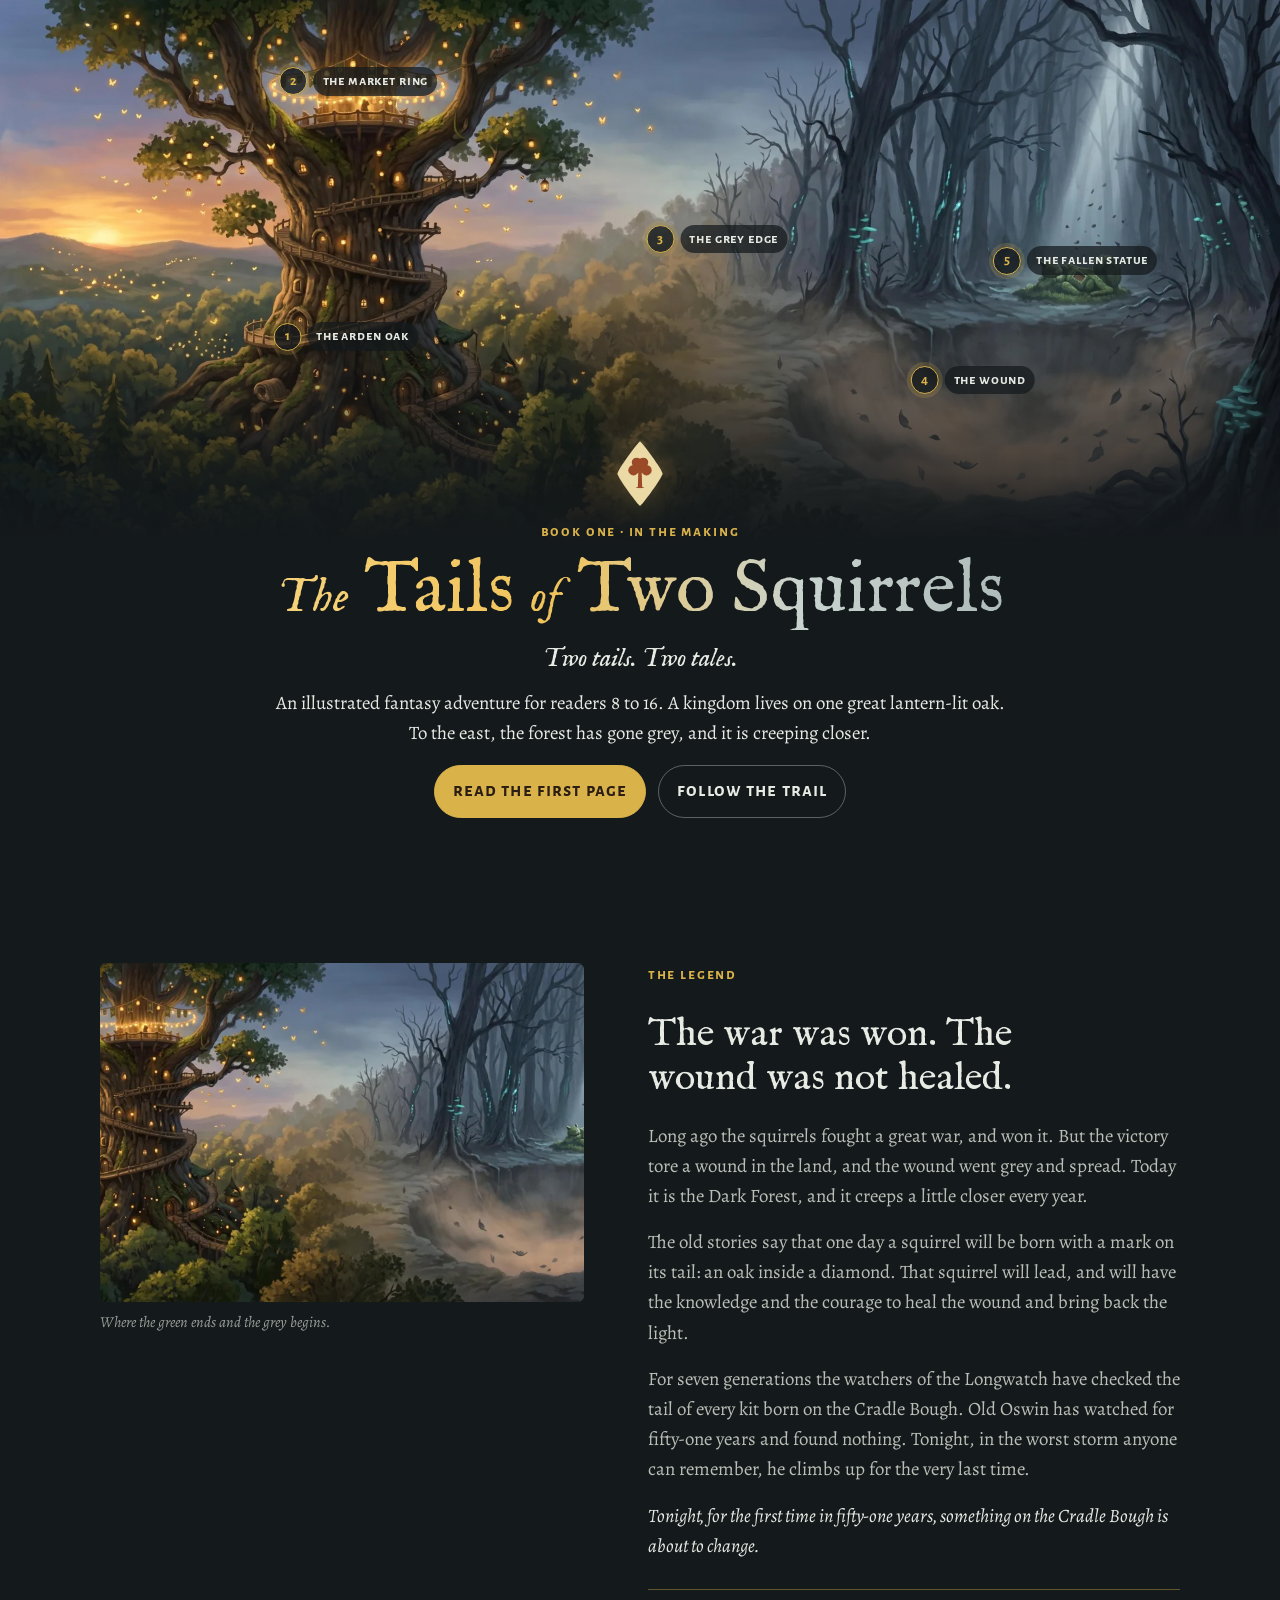
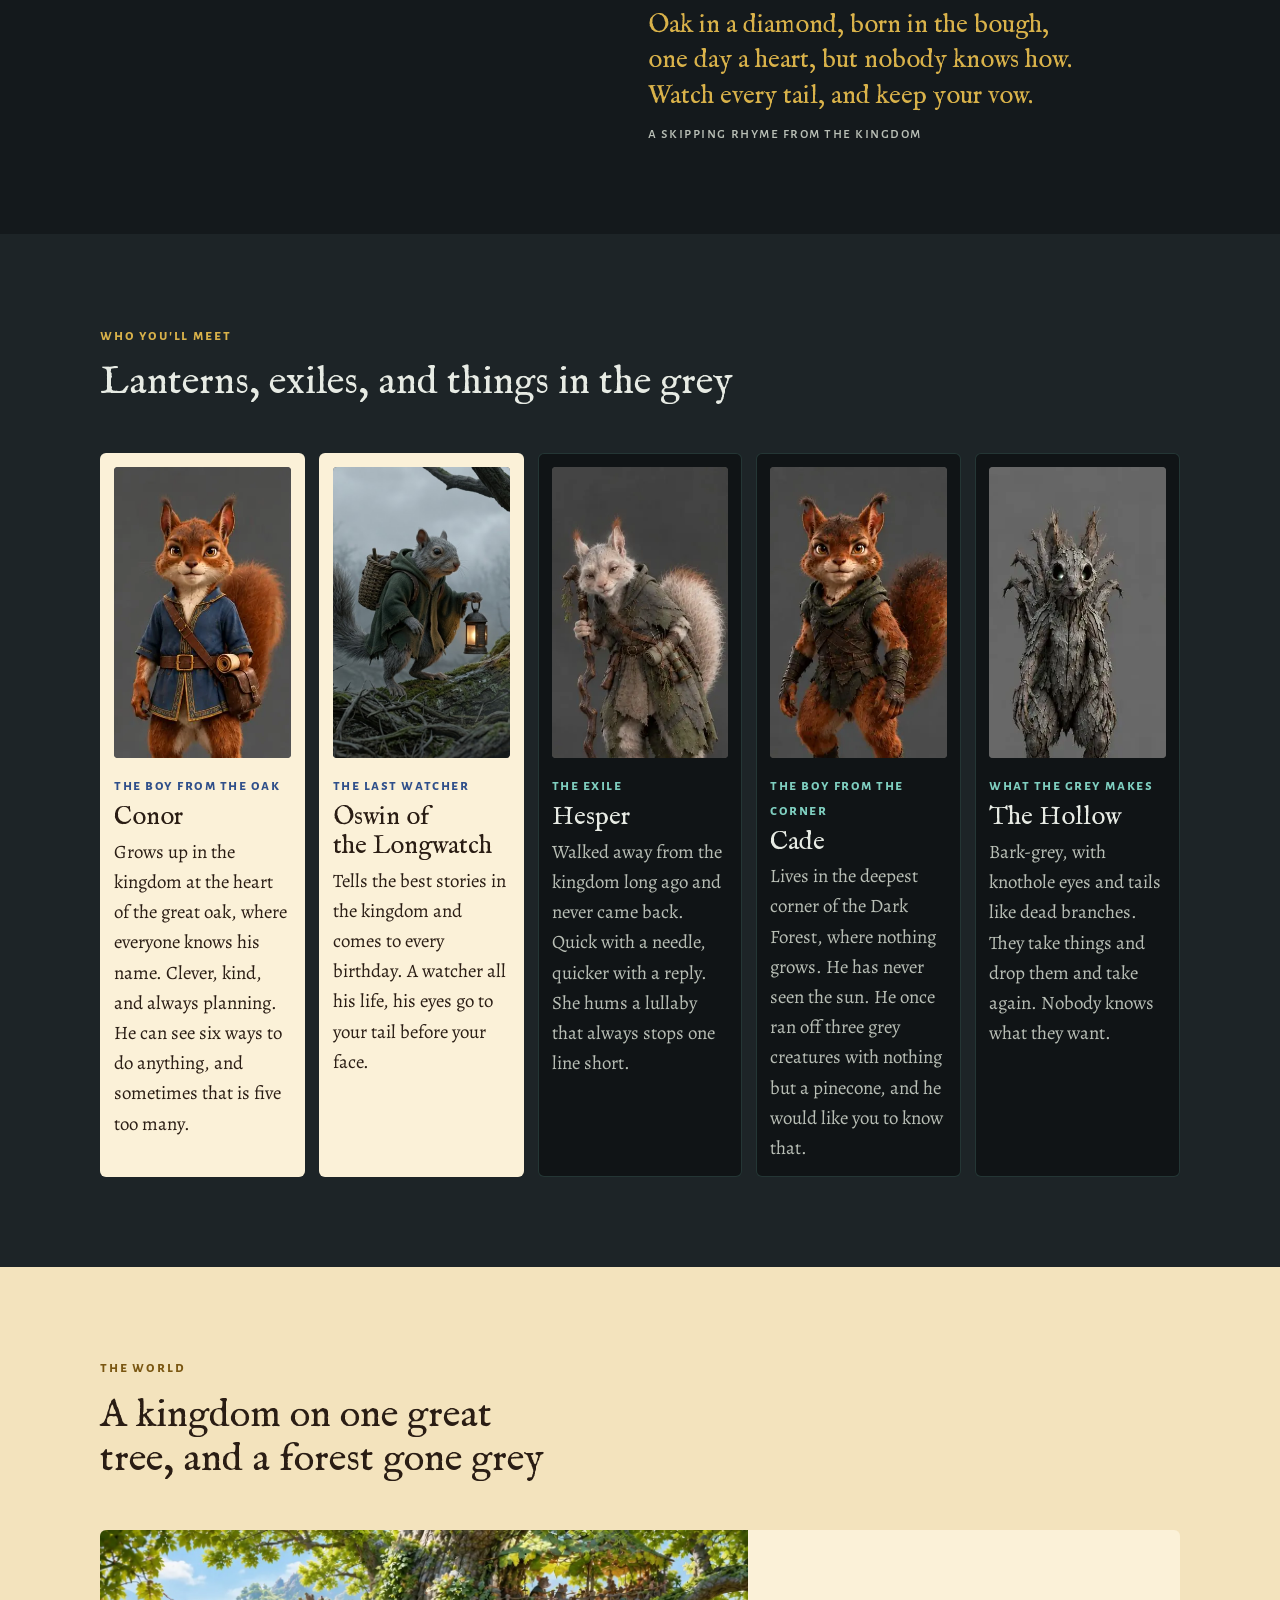
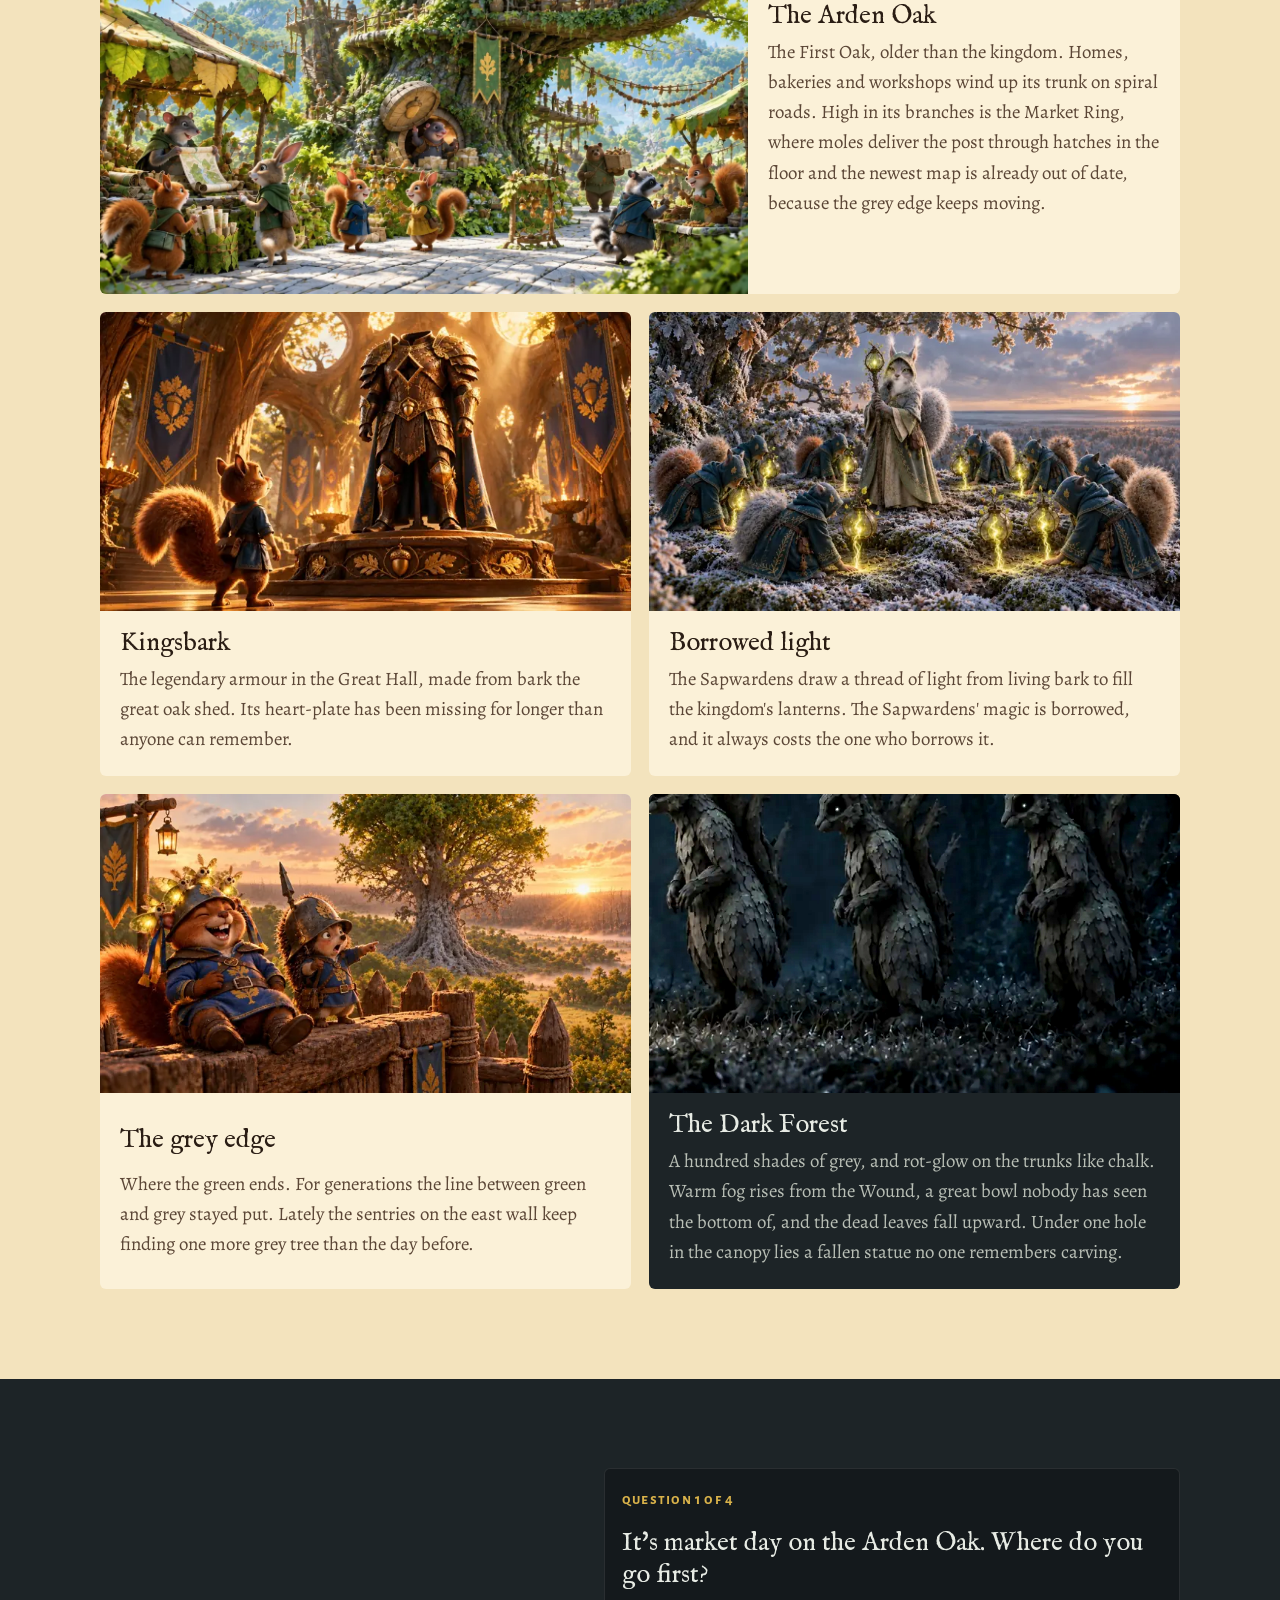
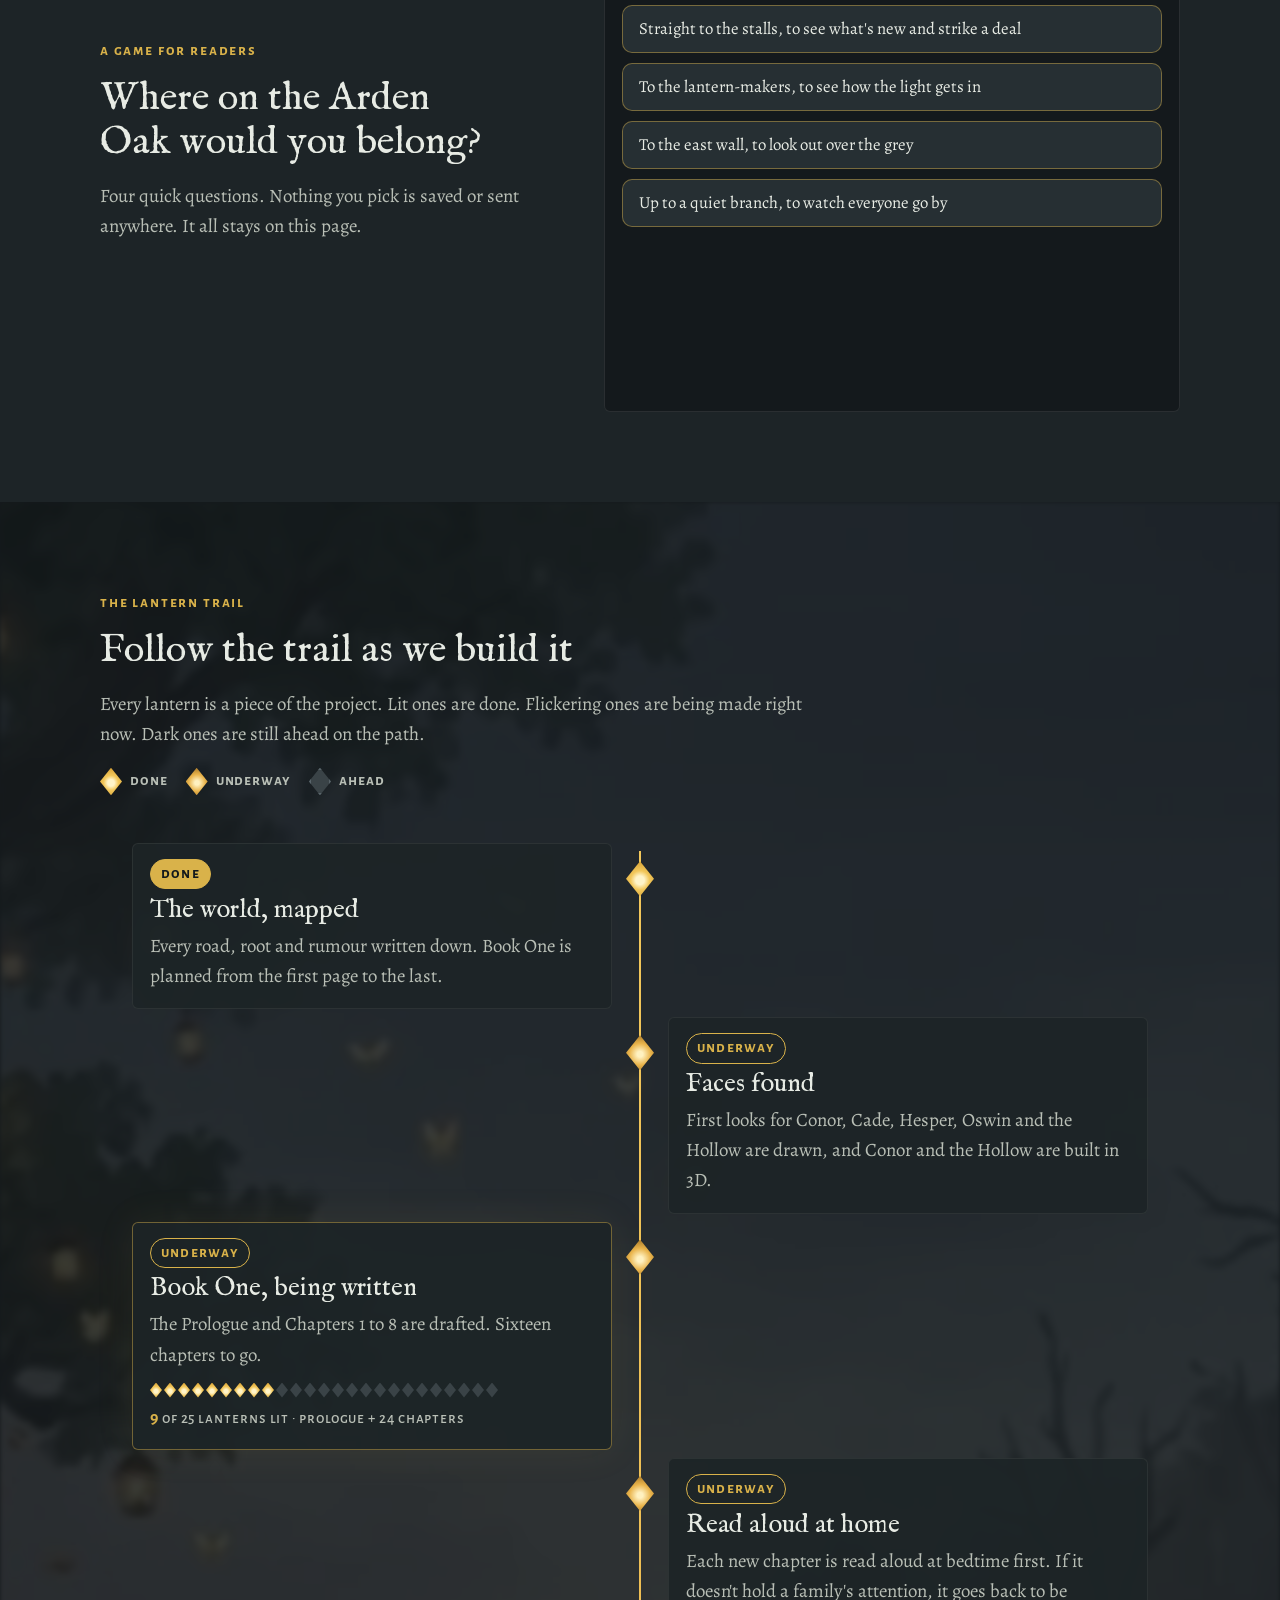
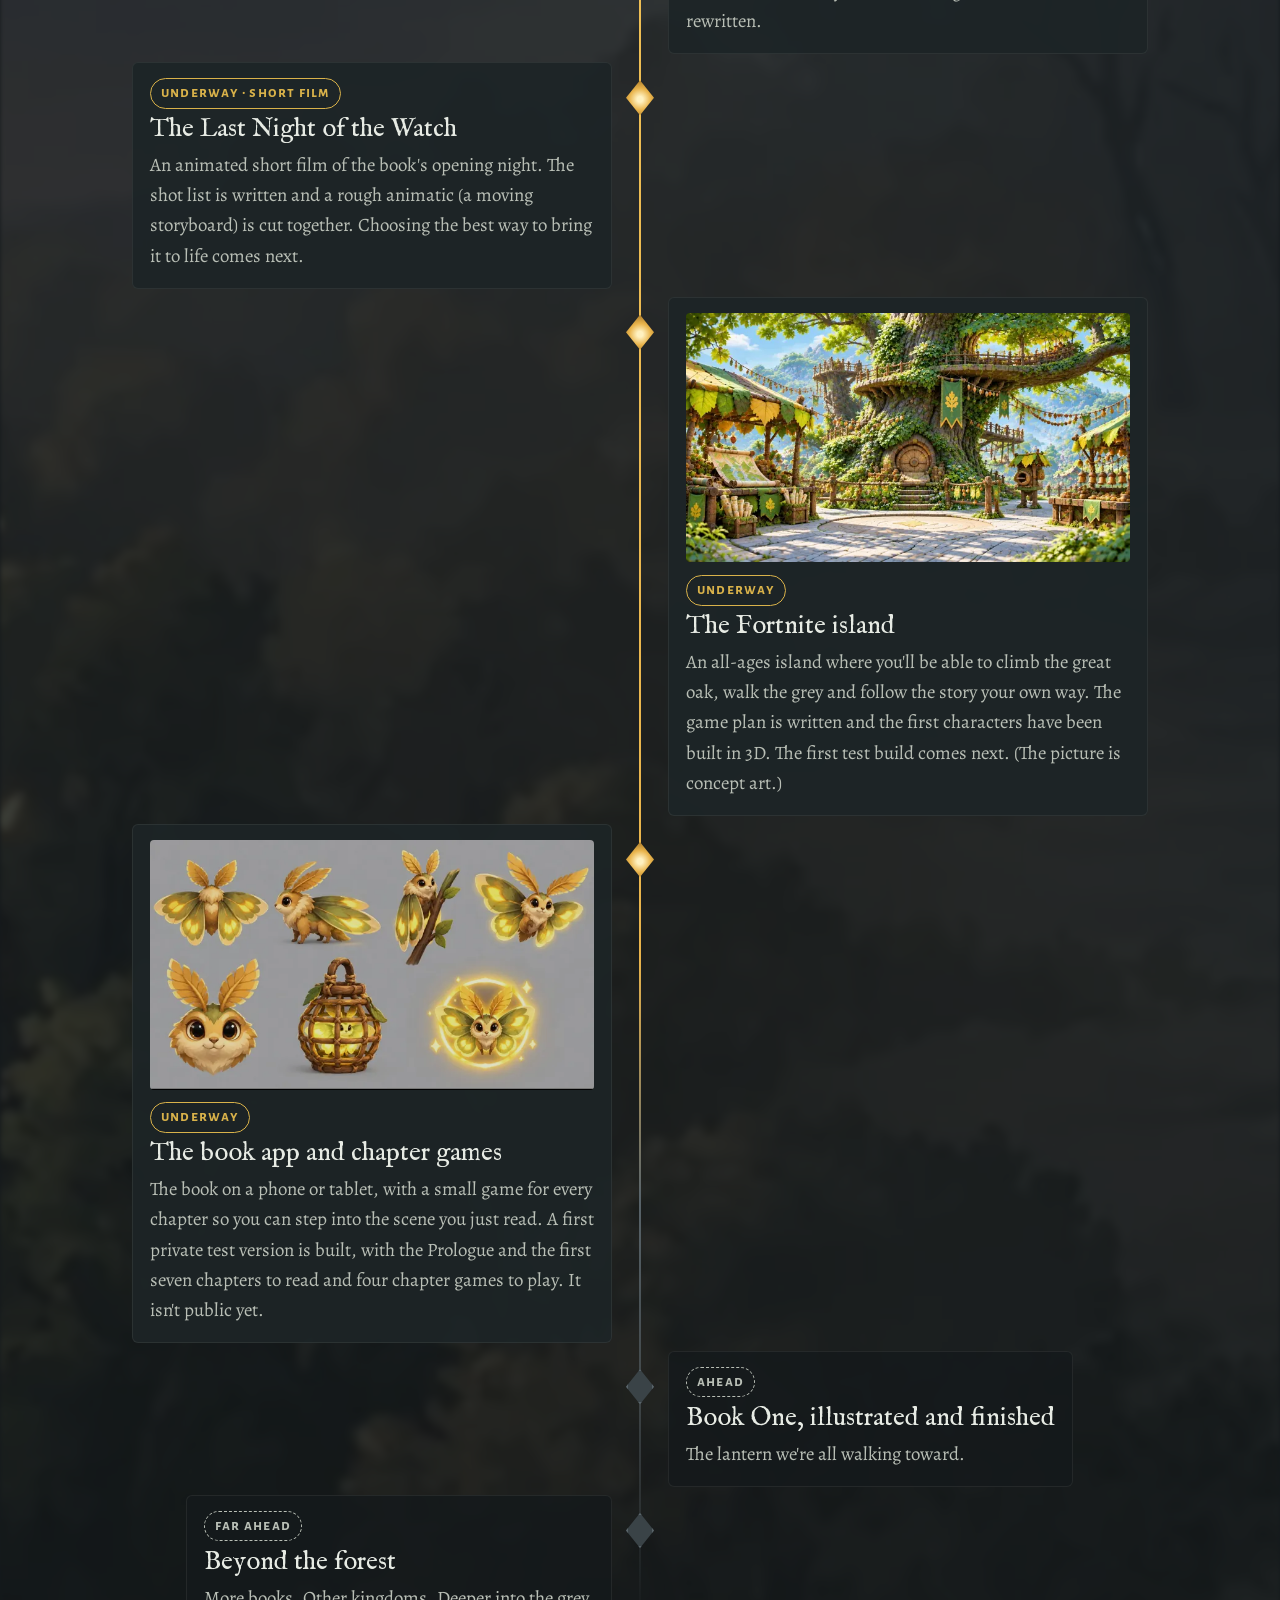
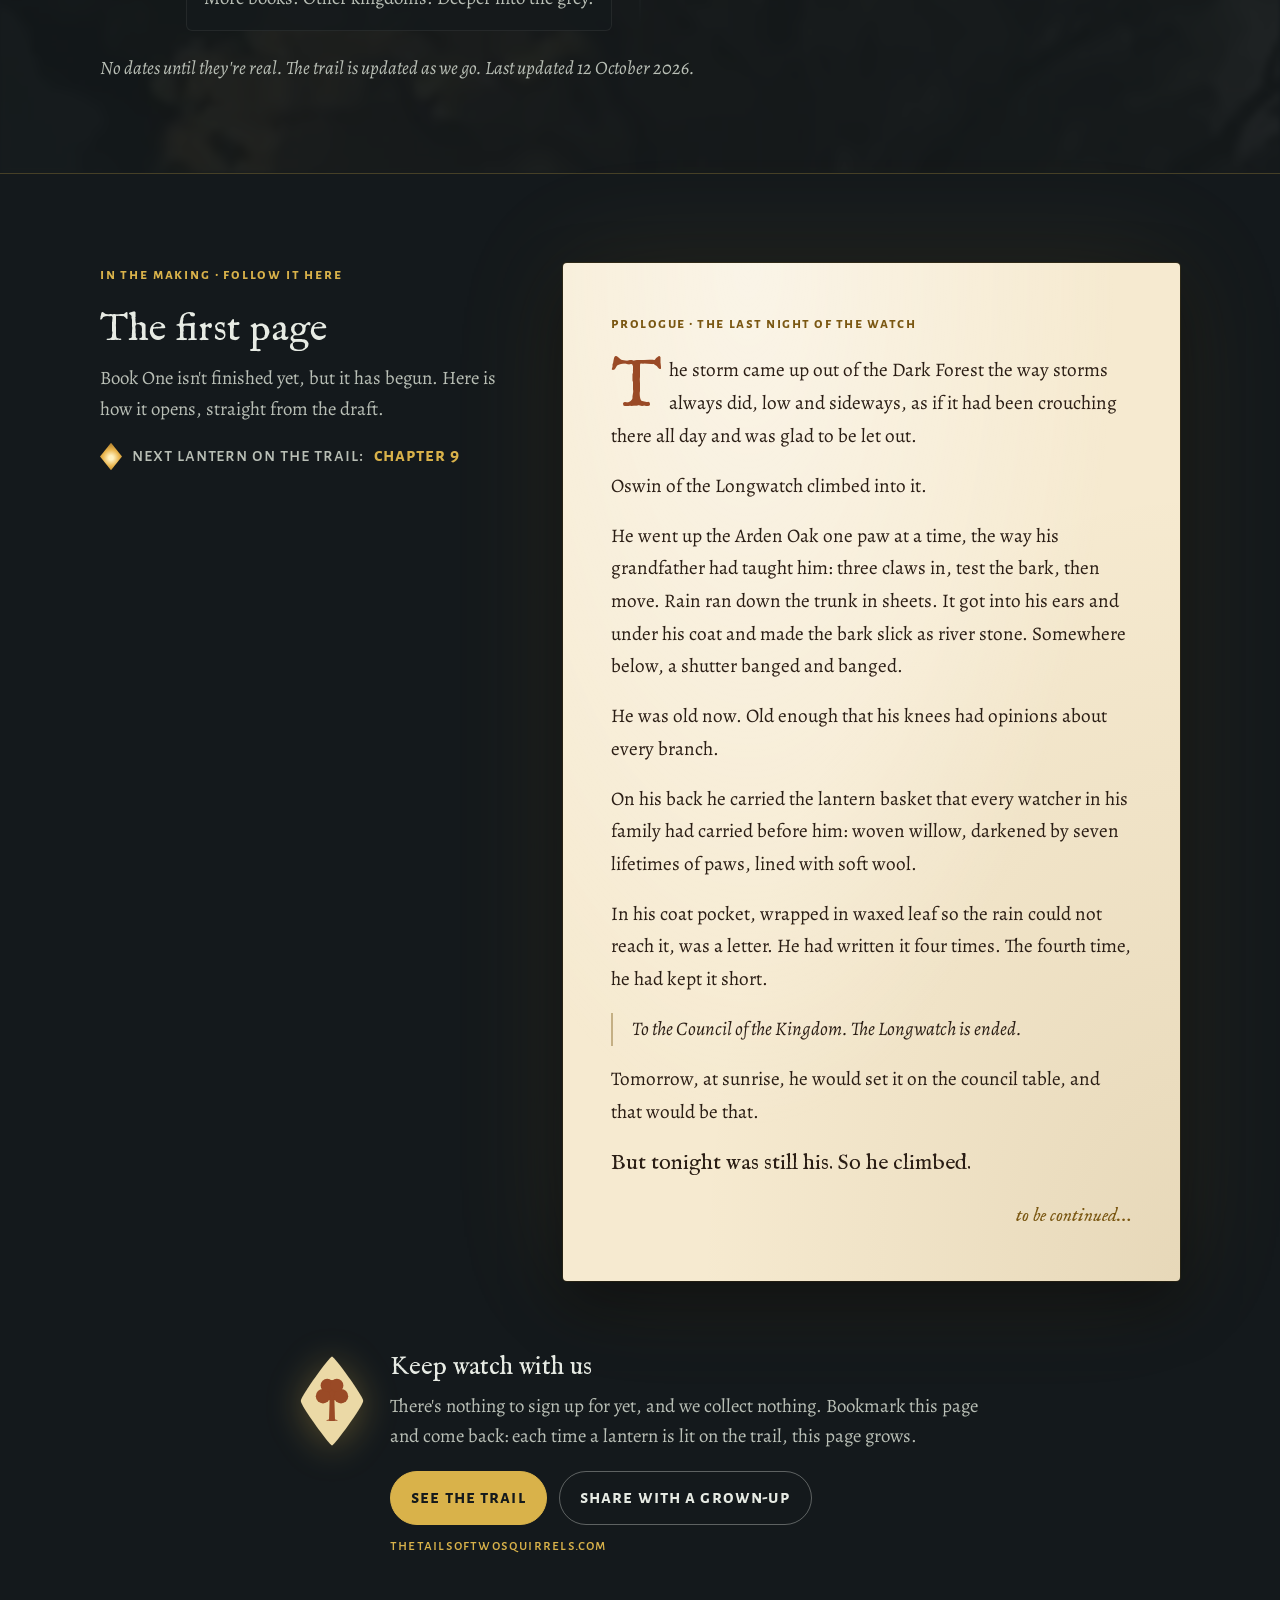
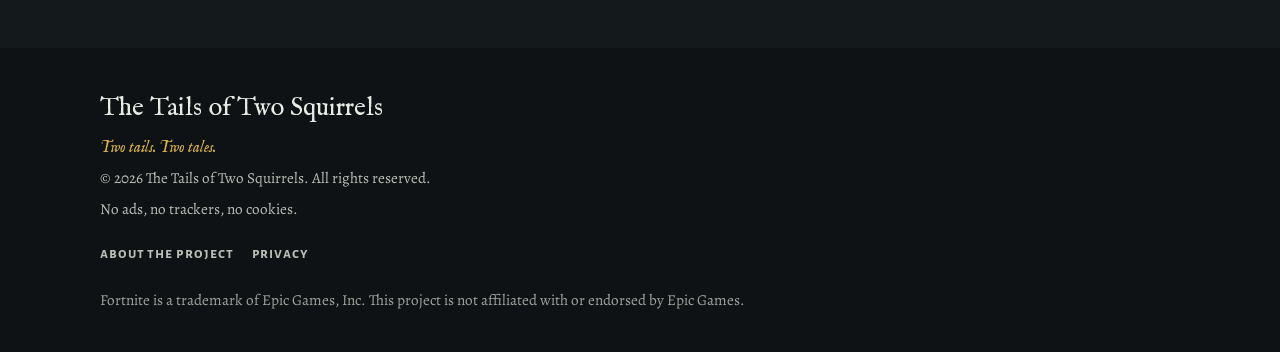
==== index.html @ 3ff1ce7c "site v3g: Oswin v2 cast card" ====
<!doctype html>
<html lang="en">
<head>
<meta charset="utf-8">
<meta name="viewport" content="width=device-width, initial-scale=1, viewport-fit=cover">
<title>The Tails of Two Squirrels</title>
<meta name="description" content="An illustrated fantasy adventure for readers 8 to 16: a legend, a mark on a tail, a kingdom on a great oak and a forest gone grey. Two tails. Two tales.">
<meta name="theme-color" content="#14191c">
<meta property="og:title" content="The Tails of Two Squirrels">
<meta property="og:description" content="An illustrated fantasy adventure for readers 8 to 16: a legend, a mark on a tail, a kingdom on a great oak and a forest gone grey. Two tails. Two tales.">
<meta property="og:type" content="website">
<meta property="og:url" content="https://thetailsoftwosquirrels.com/">
<meta property="og:image" content="https://thetailsoftwosquirrels.com/assets/img/og-image.jpg">
<meta name="twitter:card" content="summary_large_image">
<link rel="icon" href="data:image/svg+xml,<svg xmlns='http://www.w3.org/2000/svg' viewBox='0 0 120 160'><path d='M60 6 C64 6 112 72 112 80 C112 88 64 154 60 154 C56 154 8 88 8 80 C8 72 56 6 60 6 Z' fill='%23EBD9A6'/><g fill='%239A4A26'><circle cx='60' cy='62' r='17'/><circle cx='45' cy='72' r='12'/><circle cx='75' cy='72' r='12'/><circle cx='52' cy='54' r='11'/><circle cx='68' cy='54' r='11'/><path d='M56 78 L64 78 L65 112 C65 114 55 114 55 112 Z'/></g></svg>">
<link rel="canonical" href="https://thetailsoftwosquirrels.com/">
<link rel="preload" href="assets/fonts/im-fell-english-latin-400-normal.woff2" as="font" type="font/woff2" crossorigin>
<link rel="preload" href="assets/fonts/alegreya-latin-400-normal.woff2" as="font" type="font/woff2" crossorigin>
<link rel="stylesheet" href="assets/css/site.css?v=0827ae49">
</head>
<body>
<style>@media (max-width:759px){.pin-l{display:inline-block;font-size:.8rem}}.swipe-hint{z-index:2;background:rgba(20,25,28,.92);color:#f3eee0}.skip{min-height:44px}:root{--step--1:clamp(.9rem,.85rem + .15vw,.95rem)}@media (max-width:759px){.pin-l{font-size:.875rem}}.step-card{grid-template-columns:minmax(0,1fr)}.meter{flex-wrap:nowrap;gap:2px}.meter .m{flex:1 1 0;width:auto;min-width:0;max-width:12px;height:auto;aspect-ratio:12/15}@media (max-width:359px){.meter{flex-wrap:wrap;gap:3px}.meter .m{flex:0 0 calc((100% - 36px)/13);max-width:none}}.legend-art img,.place img,.step-card img{background:#2a3236}#place-dark img{filter:brightness(1.8) contrast(1.05)}.step-card img[src*="lantern-moths"]{filter:brightness(.88);opacity:1}.pin-n{font-size:.875rem}.pin-l{font-size:.875rem}@media (max-width:759px){.world-pan{width:215%}}.quiz-card{background:var(--night);border-radius:var(--radius);box-shadow:inset 0 0 0 1px rgba(231,235,228,.1);padding:20px 18px 22px;max-width:40rem;display:grid;gap:.9rem}.quiz-count{font-family:var(--f-label);font-weight:700;letter-spacing:.08em;text-transform:lowercase;color:var(--gold);font-size:.95rem;margin:0}.quiz-q{font-family:var(--f-display);color:var(--mist);font-size:var(--step-1);line-height:1.25;margin:0}.quiz-opts{list-style:none;margin:0;padding:0;display:grid;gap:10px}.quiz-opts button,.quiz-again{font:inherit;font-size:1.05rem;text-align:left;width:100%;min-height:48px;padding:11px 16px;border-radius:10px;border:1.5px solid rgba(217,178,74,.45);background:#262f33;color:var(--mist);cursor:pointer;line-height:1.35}.quiz-opts button:hover,.quiz-opts button:focus-visible{border-color:var(--gold);outline:none;box-shadow:0 0 0 2px var(--gold)}.quiz-result{display:grid;gap:.75rem}.quiz-result img{width:100%;height:auto;aspect-ratio:16/9;object-fit:cover;border-radius:var(--radius);background:#2a3236}.quiz-result h3{font-family:var(--f-display);color:var(--gold);font-size:var(--step-1);margin:0;line-height:1.2}.quiz-result p{margin:0}.quiz-actions{display:flex;flex-wrap:wrap;gap:10px}.quiz-again{width:auto;text-align:center;font-family:var(--f-label);font-weight:700;letter-spacing:.06em;text-transform:lowercase;border-radius:999px}.quiz-q:focus{outline:none}.quiz-opts button:active{background:#33403f;border-color:var(--gold)}.quiz-sr{position:absolute;width:1px;height:1px;overflow:hidden;clip:rect(0 0 0 0);white-space:nowrap;margin:0}.quiz-note{font-size:.95rem;margin:0;color:var(--ash)}@media (max-width:759px){.pin:nth-child(3){transform:translate(calc(-100% + 22px),-50%)}.pin:nth-child(3) a{flex-direction:row-reverse}}@media (max-width:359px){.mark{width:44px}.hero-copy{gap:.55rem}.world-pan{width:150%}.hero-copy .eyebrow{margin-bottom:0}}.world-fade{z-index:1}.pins{z-index:2}.hero-copy{z-index:3;pointer-events:none}.hero-copy a{pointer-events:auto}@media (min-width:760px) and (max-height:1100px){#world{max-height:max(34vw,calc(100vh - 340px))}.hero-copy{margin-top:-6.5rem;gap:.55rem;padding-bottom:56px}.hero-copy .mark{width:52px}.pin:nth-child(4){top:70%}}@media (min-width:1000px) and (max-height:1100px){.title{max-width:none}.hero-sub{max-width:46rem}}@media (min-width:960px){#find-your-place .wrap{display:grid;grid-template-columns:minmax(0,1fr) minmax(0,36rem);column-gap:clamp(2rem,5vw,4.5rem);align-items:center}#find-your-place .section-head{margin-bottom:0}#find-your-place .quiz-card{width:100%;max-width:none;min-height:34rem;align-content:start}#find-your-place .quiz-result img{aspect-ratio:2/1}}</style>
<a class="skip" href="#legend">Skip to the story</a>

<header class="hero" aria-labelledby="site-title">
  <div class="world-wrap">
  <div class="world" id="world">
    <div class="world-pan">
      <img class="world-img" src="assets/img/world-2400.webp" srcset="assets/img/world-1200.webp 1200w, assets/img/world-2400.webp 2400w" sizes="(min-width: 760px) 100vw, 260vw" width="2400" height="1018" alt="The whole world of the story at dusk: on the left a colossal oak tree lit with hundreds of lanterns and spiral roads; in the middle the colour drains slowly to grey; on the right a grey forest with glowing fungus, warm fog rising from a great hollow, leaves drifting upward, and a shaft of light on a fallen statue." fetchpriority="high">
      <ol class="pins" aria-label="Places in the world">
        <li class="pin" style="--x:27%;--y:62%"><a href="#place-oak"><span class="pin-n">1</span><span class="pin-l">The Arden Oak</span></a></li>
        <li class="pin" style="--x:28%;--y:15%"><a href="#place-oak"><span class="pin-n">2</span><span class="pin-l">The Market Ring</span></a></li>
        <li class="pin" style="--x:56%;--y:44%"><a href="#place-edge"><span class="pin-n">3</span><span class="pin-l">The grey edge</span></a></li>
        <li class="pin" style="--x:76%;--y:76%"><a href="#place-dark"><span class="pin-n">4</span><span class="pin-l">The Wound</span></a></li>
        <li class="pin" style="--x:84%;--y:48%"><a href="#place-dark"><span class="pin-n">5</span><span class="pin-l">The fallen statue</span></a></li>
      </ol>
    </div>
  </div>
    <p class="swipe-hint" aria-hidden="true">swipe to explore &rarr;</p>
    <div class="world-fade" aria-hidden="true"></div>
  </div>

  <div class="hero-copy">
    <svg class="mark" viewBox="0 0 120 160" role="img" aria-label="The mark: an oak inside a diamond">
      <path d="M60 6 C64 6 112 72 112 80 C112 88 64 154 60 154 C56 154 8 88 8 80 C8 72 56 6 60 6 Z" fill="#EBD9A6"/>
      <g fill="#9A4A26">
        <circle cx="60" cy="62" r="17"/><circle cx="45" cy="72" r="12"/><circle cx="75" cy="72" r="12"/><circle cx="52" cy="54" r="11"/><circle cx="68" cy="54" r="11"/>
        <path d="M56 78 L64 78 L65 112 C65 114 55 114 55 112 Z"/>
        <path d="M50 113 C54 109 66 109 70 113 Z"/>
      </g>
    </svg>
    <p class="eyebrow">Book One &middot; in the making</p>
    <h1 id="site-title" class="title"><span class="t-small">The</span> Tails <span class="t-small">of</span> Two Squirrels</h1>
    <p class="tagline">Two tails. Two tales.</p>
    <p class="hero-sub">An illustrated fantasy adventure for readers 8 to 16. A kingdom lives on one great lantern-lit oak. To the east, the forest has gone grey, and it is creeping closer.</p>
    <nav class="hero-links" aria-label="On this page">
      <a href="#first-page">Read the first page</a>
      <a href="#roadmap">Follow the trail</a>
    </nav>
  </div>
</header>

<main>

<section id="legend" class="band band-night legend" aria-labelledby="legend-h">
  <div class="wrap legend-grid">
    <figure class="legend-art">
      <img src="assets/img/world-1200.webp" width="1200" height="509" loading="lazy" style="aspect-ratio:10/7;object-fit:cover;object-position:58% 50%" alt="Green oak woods fade into bare grey trees, cold fog and drifting dead leaves.">
      <figcaption>Where the green ends and the grey begins.</figcaption>
    </figure>
    <div class="legend-text">
      <p class="eyebrow">The legend</p>
      <h2 id="legend-h">The war was won. The wound was not healed.</h2>
      <p>Long ago the squirrels fought a great war, and won it. But the victory tore a wound in the land, and the wound went grey and spread. Today it is the Dark Forest, and it creeps a little closer every year.</p>
      <p>The old stories say that one day a squirrel will be born with a mark on its tail: an oak inside a diamond. That squirrel will lead, and will have the knowledge and the courage to heal the wound and bring back the light.</p>
      <p>For seven generations the watchers of the Longwatch have checked the tail of every kit born on the Cradle Bough. Old Oswin has watched for fifty-one years and found nothing. Tonight, in the worst storm anyone can remember, he climbs up for the very last time.</p>
      <p class="kicker">Tonight, for the first time in fifty-one years, something on the Cradle Bough is about to change.</p>
      <blockquote class="rhyme">
        <p>Oak in a diamond, born in the bough,<br>one day a heart, but nobody knows how.<br>Watch every tail, and keep your vow.</p>
        <footer>A skipping rhyme from the kingdom</footer>
      </blockquote>
    </div>
  </div>
</section>

<section class="band band-split" aria-labelledby="cast-h">
  <div class="wrap">
    <div class="section-head">
      <p class="eyebrow">Who you'll meet</p>
      <h2 id="cast-h">Lanterns, exiles, and things in the grey</h2>
          </div>
    <ul class="cast" role="list">
      <li class="who who-light">
        <img src="assets/img/cast-conor.webp" width="340" height="752" loading="lazy" alt="Conor, a young red squirrel in a blue tunic with gold trim, a satchel and a scroll at his side.">
        <div class="who-text">
          <p class="role">The boy from the oak</p>
          <h3>Conor</h3>
          <p>Grows up in the kingdom at the heart of the great oak, where everyone knows his name. Clever, kind, and always planning. He can see six ways to do anything, and sometimes that is five too many.</p>
        </div>
      </li>
      <li class="who who-light">
        <img src="assets/img/cast-oswin-v2.jpg" width="1264" height="848" style="object-position:56% 0" loading="lazy" alt="Oswin, an old silver-grey squirrel in a hooded green cloak, with a willow basket on his back and a small lit lantern.">
        <div class="who-text">
          <p class="role">The last watcher</p>
          <h3>Oswin of the Longwatch</h3>
          <p>Tells the best stories in the kingdom and comes to every birthday. A watcher all his life, his eyes go to your tail before your face.</p>
        </div>
      </li>
      <li class="who who-dark">
        <img src="assets/img/cast-hesper.webp" width="340" height="752" loading="lazy" alt="Hesper, a very old squirrel with almost white fur, mended grey-green rags and a crooked walking stick.">
        <div class="who-text">
          <p class="role">The exile</p>
          <h3>Hesper</h3>
          <p>Walked away from the kingdom long ago and never came back. Quick with a needle, quicker with a reply. She hums a lullaby that always stops one line short.</p>
        </div>
      </li>
      <li class="who who-dark">
        <img src="assets/img/cast-cade.webp" width="340" height="752" loading="lazy" alt="Cade, a young squirrel in a ragged dark green cowl, with bark wraps on his arms and legs.">
        <div class="who-text">
          <p class="role">The boy from the corner</p>
          <h3>Cade</h3>
          <p>Lives in the deepest corner of the Dark Forest, where nothing grows. He has never seen the sun. He once ran off three grey creatures with nothing but a pinecone, and he would like you to know that.</p>
        </div>
      </li>
      <li class="who who-dark">
        <img src="assets/img/cast-hollow.webp" width="340" height="752" loading="lazy" alt="A Hollow: a squirrel-shaped creature of grey bark with knothole eyes and a tail of dead branches.">
        <div class="who-text">
          <p class="role">What the grey makes</p>
          <h3>The Hollow</h3>
          <p>Bark-grey, with knothole eyes and tails like dead branches. They take things and drop them and take again. Nobody knows what they want.</p>
        </div>
      </li>
    </ul>
  </div>
</section>

<section class="band band-day world" aria-labelledby="world-h">
  <div class="wrap">
    <div class="section-head">
      <p class="eyebrow">The world</p>
      <h2 id="world-h">A kingdom on one great tree, and a forest gone grey</h2>
    </div>
    <div class="places">
      <article class="place place-wide" id="place-oak">
        <img src="assets/img/market-ring-1400.webp" srcset="assets/img/market-ring-720.webp 720w, assets/img/market-ring-1400.webp 1400w" sizes="(min-width: 900px) 60vw, 100vw" width="1344" height="752" loading="lazy" alt="A busy market high in a giant oak: stalls under leaf awnings, rabbits, squirrels and a mole among green banners.">
        <div class="place-text">
          <h3>The Arden Oak</h3>
          <p>The First Oak, older than the kingdom. Homes, bakeries and workshops wind up its trunk on spiral roads. High in its branches is the Market Ring, where moles deliver the post through hatches in the floor and the newest map is already out of date, because the grey edge keeps moving.</p>
        </div>
      </article>
      <article class="place">
        <img src="assets/img/great-hall-720.webp" width="720" height="403" loading="lazy" alt="A young squirrel looks up at a tall suit of dark bark armour with gold edges in a sunlit hall.">
        <div class="place-text">
          <h3>Kingsbark</h3>
          <p>The legendary armour in the Great Hall, made from bark the great oak shed. Its heart-plate has been missing for longer than anyone can remember.</p>
        </div>
      </article>
      <article class="place">
        <img src="assets/img/lantern-rite-720.webp" width="720" height="403" loading="lazy" alt="Hooded squirrels kneel in a circle on a frosty treetop at dawn as threads of green-gold light rise into their lanterns.">
        <div class="place-text">
          <h3>Borrowed light</h3>
          <p>The Sapwardens draw a thread of light from living bark to fill the kingdom's lanterns. The Sapwardens' magic is borrowed, and it always costs the one who borrows it.</p>
        </div>
      </article>
      <article class="place" id="place-edge">
        <img src="assets/img/grey-edge-720.webp" width="720" height="403" loading="lazy" alt="Two kingdom sentries in blue on a wooden wall at sunset, one pointing out at the forest beyond.">
        <div class="place-text">
          <h3>The grey edge</h3>
          <p>Where the green ends. For generations the line between green and grey stayed put. Lately the sentries on the east wall keep finding one more grey tree than the day before.</p>
        </div>
      </article>
      <article class="place place-dark" id="place-dark">
        <img src="assets/img/hollow-row-720.webp" width="720" height="405" loading="lazy" alt="Three grey bark creatures with knothole eyes stand in a row in a dark wood, watching.">
        <div class="place-text">
          <h3>The Dark Forest</h3>
          <p>A hundred shades of grey, and rot-glow on the trunks like chalk. Warm fog rises from the Wound, a great bowl nobody has seen the bottom of, and the dead leaves fall upward. Under one hole in the canopy lies a fallen statue no one remembers carving.</p>
        </div>
      </article>
    </div>
  </div>
</section>

<section id="find-your-place" class="band band-split quiz" aria-labelledby="quiz-h">
  <div class="wrap">
    <div class="section-head">
      <p class="eyebrow">A game for readers</p>
      <h2 id="quiz-h">Where on the Arden Oak would you belong?</h2>
      <p class="lede">Four quick questions. Nothing you pick is saved or sent anywhere. It all stays on this page.</p>
    </div>
    <p class="quiz-sr" id="quiz-status" aria-live="polite"></p>
    <div class="quiz-card" id="quiz">
      <noscript><p class="quiz-note">This little game needs JavaScript switched on. Everything else on the page works without it.</p></noscript>
    </div>
  </div>
</section>

<section id="roadmap" class="band trail-band" aria-labelledby="road-h">
  <div class="trail-bg" aria-hidden="true"></div>
  <div class="wrap">
    <div class="section-head">
      <p class="eyebrow">The lantern trail</p>
      <h2 id="road-h">Follow the trail as we build it</h2>
      <p class="lede">Every lantern is a piece of the project. Lit ones are done. Flickering ones are being made right now. Dark ones are still ahead on the path.</p>
      <ul class="legend-key" role="list">
        <li><span class="lamp lamp-lit" aria-hidden="true"></span>Done</li>
        <li><span class="lamp lamp-now" aria-hidden="true"></span>Underway</li>
        <li><span class="lamp lamp-dark" aria-hidden="true"></span>Ahead</li>
      </ul>
    </div>

    <ol class="trail" role="list">
      <li class="step is-lit">
        <span class="lamp lamp-lit" aria-hidden="true"></span>
        <div class="step-card">
          <p class="status">Done</p>
          <h3>The world, mapped</h3>
          <p>Every road, root and rumour written down. Book One is planned from the first page to the last.</p>
        </div>
      </li>
      <li class="step is-now">
        <span class="lamp lamp-now" aria-hidden="true"></span>
        <div class="step-card">
          <p class="status">Underway</p>
          <h3>Faces found</h3>
          <p>First looks for Conor, Cade, Hesper, Oswin and the Hollow are drawn, and Conor and the Hollow are built in 3D.</p>
        </div>
      </li>
      <li class="step is-now step-big">
        <span class="lamp lamp-now" aria-hidden="true"></span>
        <div class="step-card">
          <p class="status">Underway</p>
          <h3>Book One, being written</h3>
          <p>The Prologue and Chapters 1 to 8 are drafted. Sixteen chapters to go.</p>
          <div class="meter" role="img" aria-label="Book One progress: 9 of 25 parts drafted">
            <span class="m on"></span><span class="m on"></span><span class="m on"></span><span class="m on"></span><span class="m on"></span><span class="m on"></span><span class="m on"></span><span class="m on"></span><span class="m on"></span><span class="m"></span><span class="m"></span><span class="m"></span><span class="m"></span><span class="m"></span><span class="m"></span><span class="m"></span><span class="m"></span><span class="m"></span><span class="m"></span><span class="m"></span><span class="m"></span><span class="m"></span><span class="m"></span><span class="m"></span><span class="m"></span>
          </div>
          <p class="meter-label"><strong>9</strong> of 25 lanterns lit &middot; Prologue + 24&nbsp;chapters</p>
        </div>
      </li>
      <li class="step is-now">
        <span class="lamp lamp-now" aria-hidden="true"></span>
        <div class="step-card">
          <p class="status">Underway</p>
          <h3>Read aloud at home</h3>
          <p>Each new chapter is read aloud at bedtime first. If it doesn't hold a family's attention, it goes back to be rewritten.</p>
        </div>
      </li>
      <li class="step is-now">
        <span class="lamp lamp-now" aria-hidden="true"></span>
        <div class="step-card">
          <p class="status">Underway &middot; Short film</p>
          <h3>The Last Night of the Watch</h3>
          <p>An animated short film of the book's opening night. The shot list is written and a rough animatic (a moving storyboard) is cut together. Choosing the best way to bring it to life comes next.</p>
        </div>
      </li>
      <li class="step is-now">
        <span class="lamp lamp-now" aria-hidden="true"></span>
        <div class="step-card">
          <img src="assets/img/island-market-s3-720.webp" width="720" height="405" loading="lazy" alt="Concept art: the market platform high in the great oak, with stalls and banners, as it might look on the island.">
          <p class="status">Underway</p>
          <h3>The Fortnite island</h3>
          <p>An all-ages island where you'll be able to climb the great oak, walk the grey and follow the story your own way. The game plan is written and the first characters have been built in 3D. The first test build comes next. (The picture is concept art.)</p>
        </div>
      </li>
      <li class="step is-now">
        <span class="lamp lamp-now" aria-hidden="true"></span>
        <div class="step-card">
          <img src="assets/img/lantern-moths-app-720.webp" width="720" height="405" loading="lazy" alt="Concept art: game-style lantern-moths with glowing golden-green wings, drawn as collectible pickups.">
          <p class="status">Underway</p>
          <h3>The book app and chapter games</h3>
          <p>The book on a phone or tablet, with a small game for every chapter so you can step into the scene you just read. A first private test version is built, with the Prologue and the first seven chapters to read and four chapter games to play. It isn't public yet.</p>
        </div>
      </li>
      <li class="step is-dark">
        <span class="lamp lamp-dark" aria-hidden="true"></span>
        <div class="step-card">
          <p class="status">Ahead</p>
          <h3>Book One, illustrated and finished</h3>
          <p>The lantern we're all walking toward.</p>
        </div>
      </li>
      <li class="step is-dark is-last">
        <span class="lamp lamp-dark" aria-hidden="true"></span>
        <div class="step-card">
          <p class="status">Far ahead</p>
          <h3>Beyond the forest</h3>
          <p>More books. Other kingdoms. Deeper into the grey.</p>
        </div>
      </li>
    </ol>
    <p class="nodates">No dates until they're real. The trail is updated as we go. Last updated 12 October 2026.</p>
  </div>
</section>

<section id="first-page" class="band band-night first-page" aria-labelledby="fp-h">
  <div class="wrap fp-grid">
    <div class="fp-intro">
      <p class="eyebrow">In the making &middot; follow it here</p>
      <h2 id="fp-h">The first page</h2>
      <p>Book One isn't finished yet, but it has begun. Here is how it opens, straight from the draft.</p>
      <p class="next"><span class="lamp lamp-now" aria-hidden="true"></span> Next lantern on the trail: <strong>Chapter 9</strong></p>
    </div>
    <article class="page" aria-label="The opening of the Prologue">
      <p class="page-head">Prologue &middot; The Last Night of the Watch</p>
      <p class="dropcap">The storm came up out of the Dark Forest the way storms always did, low and sideways, as if it had been crouching there all day and was glad to be let out.</p>
      <p>Oswin of the Longwatch climbed into it.</p>
      <p>He went up the Arden Oak one paw at a time, the way his grandfather had taught him: three claws in, test the bark, then move. Rain ran down the trunk in sheets. It got into his ears and under his coat and made the bark slick as river stone. Somewhere below, a shutter banged and banged.</p>
      <p>He was old now. Old enough that his knees had opinions about every branch.</p>
      <p>On his back he carried the lantern basket that every watcher in his family had carried before him: woven willow, darkened by seven lifetimes of paws, lined with soft wool.</p>
      <p>In his coat pocket, wrapped in waxed leaf so the rain could not reach it, was a letter. He had written it four times. The fourth time, he had kept it short.</p>
      <p class="letter"><em>To the Council of the Kingdom. The Longwatch is ended.</em></p>
      <p>Tomorrow, at sunrise, he would set it on the council table, and that would be that.</p>
      <p class="page-end">But tonight was still his. So he climbed.</p>
      <p class="page-turn" aria-hidden="true">to be continued&hellip;</p>
    </article>
  </div>
  <div class="wrap follow-row">
    <svg class="mark mark-small" viewBox="0 0 120 160" aria-hidden="true">
      <path d="M60 6 C64 6 112 72 112 80 C112 88 64 154 60 154 C56 154 8 88 8 80 C8 72 56 6 60 6 Z" fill="#EBD9A6"/>
      <g fill="#9A4A26"><circle cx="60" cy="62" r="17"/><circle cx="45" cy="72" r="12"/><circle cx="75" cy="72" r="12"/><circle cx="52" cy="54" r="11"/><circle cx="68" cy="54" r="11"/><path d="M56 78 L64 78 L65 112 C65 114 55 114 55 112 Z"/><path d="M50 113 C54 109 66 109 70 113 Z"/></g>
    </svg>
    <div>
      <h3>Keep watch with us</h3>
      <p>There's nothing to sign up for yet, and we collect nothing. Bookmark this page and come back: each time a lantern is lit on the trail, this page grows.</p>
      <div class="follow-actions">
        <a class="btn btn-gold" href="#roadmap">See the trail</a>
        <a class="btn btn-ghost" href="mailto:?subject=The%20Tails%20of%20Two%20Squirrels&amp;body=A%20new%20fantasy%20adventure%20for%20readers%208%20to%2016%3A%20https%3A%2F%2Fthetailsoftwosquirrels.com">Share with a grown-up</a>
      </div>
      <p class="url">thetailsoftwosquirrels.com</p>
    </div>
  </div>
</section>

</main>

<footer class="site-foot">
  <div class="wrap foot-grid">
    <p class="foot-title">The Tails of Two Squirrels</p>
    <p class="foot-tag">Two tails. Two tales.</p>
    <p>&copy; 2026 The Tails of Two Squirrels. All rights reserved.</p>
    <p>No ads, no trackers, no cookies.</p>
    <nav class="foot-nav" aria-label="More"><a href="about.html">About the project</a><a href="privacy.html">Privacy</a></nav>
    <p class="fine">Fortnite is a trademark of Epic Games, Inc. This project is not affiliated with or endorsed by Epic Games.</p>
  </div>
</footer>

<script>
(function(){
  var w=document.getElementById('world'); if(!w) return;
  if (w.scrollWidth <= w.clientWidth + 4) return;
  var reduce = window.matchMedia && window.matchMedia('(prefers-reduced-motion: reduce)').matches;
  w.scrollLeft = (w.scrollWidth - w.clientWidth) * 0.26;
  if (reduce) return;
  var start=null, from=w.scrollLeft, to=(w.scrollWidth - w.clientWidth)*0.55, touched=false;
  ['touchstart','wheel','pointerdown'].forEach(function(e){ w.addEventListener(e,function(){touched=true;},{passive:true}); });
  function step(t){ if(touched) return; if(!start) start=t; var p=Math.min((t-start)/9000,1); var e=p<.5?2*p*p:1-Math.pow(-2*p+2,2)/2; w.scrollLeft=from+(to-from)*e; if(p<1) requestAnimationFrame(step); }
  setTimeout(function(){ requestAnimationFrame(step); }, 1200);
})();
</script>
<script>
(function(){
  var box=document.getElementById('quiz'); if(!box) return;
  var Q=[
    ["It's market day on the Arden Oak. Where do you go first?",
     ["Straight to the stalls, to see what's new and strike a deal","Up to a quiet branch, to watch everyone go by","To the lantern-makers, to see how the light gets in","To the east wall, to look out over the grey"]],
    ["Pick one thing to carry.",
     ["A satchel full of trade tokens","A small lantern and a book of old stories","A glass jar for catching light","A pinecone. Just in case."]],
    ["A friend is in trouble. What do you do?",
     ["Make a plan. Then make a better one.","Listen first, then tell them about someone who got through worse","Bring a light, so they don't have to face it in the dark","Stand between them and the trouble"]],
    ["Pick a time of day.",
     ["Noon, when the market is loudest","Midnight, when the stories come out","Dawn, when the frost glitters","Sunset, when you can see the furthest"]]
  ];
  var R=[
    {h:"The Market Ring",img:"assets/img/market-ring-720.webp",alt:"A busy market high in a giant oak, with stalls under leaf awnings.",p:"You belong high in the Arden Oak, where moles deliver the post through hatches in the floor and every map is out of date by lunchtime. You'd know everyone, and half of them would owe you a favour."},
    {h:"Someone the Longwatch would trust",img:"assets/img/world-1200.webp",pos:"27% 50%",alt:"The great oak at dusk, glowing with lanterns.",p:"Patient, quiet and very hard to fool. You notice the thing everyone else walks past, and you remember the stories nobody else bothers to tell. Old Oswin would like you."},
    {h:"An apprentice Sapwarden",img:"assets/img/lantern-moths-app-720.webp",alt:"Lantern-moths with glowing golden-green wings.",p:"You'd learn to borrow a thread of light from living bark, the old careful way. Careful, curious, and brave enough to pay what it costs. The light is only borrowed, and you'd never forget it."},
    {h:"A sentry on the east wall",img:"assets/img/grey-edge-720.webp",alt:"Two kingdom sentries in blue on a wooden wall at sunset, one pointing out at the forest.",p:"You'd stand watch where the green ends. You'd be the first to spot one more grey tree than yesterday, and the last to look away."}
  ];
  var i=0, score=[0,0,0,0], last=0, st=document.getElementById('quiz-status');
  function say(t){ if(st){ st.textContent=''; setTimeout(function(){ st.textContent=t; },60); } }
  function shuffle(a){ for(var n=a.length-1;n>0;n--){ var m=Math.floor(Math.random()*(n+1)); var t=a[n]; a[n]=a[m]; a[m]=t; } return a; }
  function el(t,c,txt){var e=document.createElement(t); if(c) e.className=c; if(txt!=null) e.textContent=txt; return e;}
  function ask(){
    box.innerHTML='';
    box.appendChild(el('p','quiz-count','Question '+(i+1)+' of '+Q.length));
    var q=el('p','quiz-q',Q[i][0]); q.id='quiz-q'; q.tabIndex=-1; box.appendChild(q);
    var ul=el('ul','quiz-opts'); ul.setAttribute('role','list'); ul.setAttribute('aria-labelledby','quiz-q');
    shuffle([0,1,2,3]).forEach(function(k){ var txt=Q[i][1][k]; var li=el('li'); var b=el('button',null,txt); b.type='button';
      b.addEventListener('click',function(){ score[k]++; last=k; i++; if(i<Q.length){ask(); focusQ(); say('Question '+(i+1)+' of '+Q.length);} else {show();} });
      li.appendChild(b); ul.appendChild(li); });
    box.appendChild(ul);
  }
  function focusQ(){ var q=document.getElementById('quiz-q'); if(q) q.focus({preventScroll:true}); }
  function show(){
    var best=0; for(var k=1;k<4;k++){ if(score[k]>score[best]) best=k; }
    if(score.filter(function(s){return s===score[best];}).length>1 && score[last]===score[best]) best=last;
    var r=R[best]; box.innerHTML='';
    var d=el('div','quiz-result');
    d.appendChild(el('p','quiz-count','You belong with'));
    var h=el('h3',null,r.h); h.tabIndex=-1; d.appendChild(h);
    var im=el('img'); im.src=r.img; im.alt=r.alt; im.width=720; im.height=405; if(r.pos) im.style.objectPosition=r.pos; d.appendChild(im);
    d.appendChild(el('p',null,r.p));
    var a=el('div','quiz-actions');
    var again=el('button','quiz-again','Play again'); again.type='button';
    again.addEventListener('click',function(){ i=0; score=[0,0,0,0]; last=0; ask(); focusQ(); say('Question 1 of '+Q.length); });
    var read=el('a','btn btn-gold','Read the first page'); read.href='#first-page';
    a.appendChild(again); a.appendChild(read); d.appendChild(a);
    box.appendChild(d); h.focus({preventScroll:true}); say('You belong with: '+r.h);
  }
  ask();
})();
</script>

</body>
</html>
---- assets/css/site.css ----
@font-face{font-family:"IM Fell English";font-style:normal;font-weight:400;font-display:swap;src:url("../fonts/im-fell-english-latin-400-normal.woff2") format("woff2");}
@font-face{font-family:"IM Fell English";font-style:italic;font-weight:400;font-display:swap;src:url("../fonts/im-fell-english-latin-400-italic.woff2") format("woff2");}
@font-face{font-family:"Alegreya";font-style:normal;font-weight:400;font-display:swap;src:url("../fonts/alegreya-latin-400-normal.woff2") format("woff2");}
@font-face{font-family:"Alegreya";font-style:italic;font-weight:400;font-display:swap;src:url("../fonts/alegreya-latin-400-italic.woff2") format("woff2");}
@font-face{font-family:"Alegreya";font-style:normal;font-weight:500;font-display:swap;src:url("../fonts/alegreya-latin-500-normal.woff2") format("woff2");}
@font-face{font-family:"Alegreya";font-style:normal;font-weight:700;font-display:swap;src:url("../fonts/alegreya-latin-700-normal.woff2") format("woff2");}
@font-face{font-family:"Alegreya Sans SC";font-style:normal;font-weight:500;font-display:swap;src:url("../fonts/alegreya-sans-sc-latin-500-normal.woff2") format("woff2");}
@font-face{font-family:"Alegreya Sans SC";font-style:normal;font-weight:700;font-display:swap;src:url("../fonts/alegreya-sans-sc-latin-700-normal.woff2") format("woff2");}
/* Layout: a seam down the middle. The hero splits light kingdom / Dark Forest; bands below alternate
   warm day and blue-grey night; the title itself changes colour at the seam. One committed look, both bands always shown. */
:root {
  color-scheme: dark;
  --night: #14191c;      /* Dark Forest ground, slight blue-green */
  --night-2: #1d2427;    /* raised night surface */
  --ash: #b9bfb6;        /* grey-forest text on night */
  --mist: #e7ebe4;       /* headings on night */
  --day: #f3e3bd;        /* kingdom daylight, honey parchment */
  --day-2: #fbf1d8;      /* raised day surface */
  --ink: #2a1d14;        /* text on day, bark-brown */
  --ink-soft: #5b4636;
  --russet: #b4532a;     /* squirrel fur, the accent */
  --gold: #d9b24a;       /* lantern gold, used on night */
  --gold-deep: #7a5712;  /* gold that reads on day */
  --moss: #33452e;
  --royal: #2f4f8a;      /* kingdom blue */
  --rot: #7fcfc0;        /* cool rot-glow, used sparingly */
  --cream-mark: #ebd9a6;

  --f-display: "IM Fell English", "Iowan Old Style", "Palatino Linotype", Palatino, Georgia, serif;
  --f-body: "Alegreya", "Iowan Old Style", "Palatino Linotype", Georgia, serif;
  --f-label: "Alegreya Sans SC", "Gill Sans", "Trebuchet MS", system-ui, sans-serif;

  --step--1: clamp(0.84rem, 0.8rem + 0.15vw, 0.92rem);
  --step-0: clamp(1.06rem, 1rem + 0.25vw, 1.18rem);
  --step-1: clamp(1.3rem, 1.15rem + 0.6vw, 1.6rem);
  --step-2: clamp(1.7rem, 1.4rem + 1.3vw, 2.5rem);
  --step-3: clamp(2.6rem, 1.8rem + 3.6vw, 5rem);

  --gutter: clamp(16px, 4vw, 40px);
  --radius: 6px;
}

*, *::before, *::after { box-sizing: border-box; }
html { scroll-behavior: smooth; }
@media (prefers-reduced-motion: reduce) { html { scroll-behavior: auto; } }
body {
  margin: 0;
  background: var(--night);
  color: var(--ash);
  font-family: var(--f-body);
  font-size: var(--step-0);
  line-height: 1.6;
  -webkit-font-smoothing: antialiased;
}
img { max-width: 100%; height: auto; display: block; }
figure { margin: 0; }
h1, h2, h3 { font-family: var(--f-display); font-weight: 400; line-height: 1.12; text-wrap: balance; margin: 0; }
h2 { font-size: var(--step-2); }
h3 { font-size: var(--step-1); }
p { margin: 0; }
a { color: inherit; }
:focus-visible { outline: 3px solid var(--gold); outline-offset: 3px; border-radius: 2px; }

.skip { position: absolute; left: -9999px; top: 0; background: var(--gold); color: var(--ink); padding: 8px 14px; z-index: 10; }
.skip:focus { left: 16px; top: 16px; }

.wrap { max-width: 1160px; margin-inline: auto; padding-inline: var(--gutter); }
.band { padding-block: clamp(48px, 7vw, 96px); }
.band-night { background: var(--night); color: var(--ash); }
.band-night h2, .band-night h3 { color: var(--mist); }
.band-day { background: var(--day); color: var(--ink); }
.band-day h2, .band-day h3 { color: var(--ink); }

.eyebrow {
  font-family: var(--f-label); font-weight: 700; letter-spacing: 0.12em; text-transform: lowercase;
  font-size: var(--step--1); color: var(--gold); margin-bottom: 0.6rem;
}
.band-day .eyebrow { color: var(--gold-deep); }
.section-head { display: grid; gap: 0.25rem; max-width: 44rem; margin-bottom: clamp(28px, 5vw, 48px); }
.lede { margin-top: 0.75rem; }

/* ---------- Hero: the whole world in one long view ---------- */
.hero { position: relative; background: var(--night); color: var(--mist); overflow: hidden; }
.world { position: relative; overflow-x: auto; overflow-y: hidden; scrollbar-width: none; -webkit-overflow-scrolling: touch; }
.world::-webkit-scrollbar { display: none; }
.world-pan { position: relative; width: 260%; }
.world-img { width: 100%; height: auto; display: block; }
.world::after { content: ""; position: absolute; inset: 0; pointer-events: none; }
.pins { list-style: none; margin: 0; padding: 0; position: absolute; inset: 0; }
.pin { position: absolute; left: var(--x); top: var(--y); transform: translate(-50%, -50%); }
.pin a { display: flex; align-items: center; gap: 6px; text-decoration: none; min-width: 44px; min-height: 44px; justify-content: center; }
.pin-n {
  width: 28px; height: 28px; display: grid; place-items: center; border-radius: 50%;
  background: rgba(20,25,28,0.78); border: 1.5px solid var(--gold); color: var(--gold);
  font-family: var(--f-label); font-weight: 700; font-size: 0.85rem;
  box-shadow: 0 0 0 4px rgba(217,178,74,0.18);
}
.pin-l {
  font-family: var(--f-label); font-weight: 700; letter-spacing: 0.06em; text-transform: lowercase; font-size: 0.82rem;
  color: var(--mist); background: rgba(20,25,28,0.72); padding: 3px 9px; border-radius: 999px; white-space: nowrap;
}
.pin a:hover .pin-n, .pin a:focus-visible .pin-n { background: var(--gold); color: #14191c; }
.swipe-hint {
  position: absolute; right: 12px; bottom: 12px; font-family: var(--f-label); font-weight: 700; letter-spacing: 0.06em;
  text-transform: lowercase; font-size: 0.78rem; color: var(--mist); background: rgba(20,25,28,0.72); padding: 5px 10px; border-radius: 999px; pointer-events: none;
}
.world-wrap { position: relative; }
.world-fade { position: absolute; left: 0; right: 0; bottom: 0; height: 30%; background: linear-gradient(0deg, var(--night), rgba(20,25,28,0)); pointer-events: none; }

.hero-copy {
  position: relative; display: grid; justify-items: center; text-align: center; gap: 0.9rem;
  padding: 0 var(--gutter) clamp(48px, 8vw, 88px); margin-top: -1.2rem;
}
.mark { width: 60px; height: auto; filter: drop-shadow(0 4px 18px rgba(217,178,74,0.35)); }
.mark-small { width: 52px; flex: none; }
.hero .eyebrow { margin: 0.2rem 0 0; }
.title {
  font-size: var(--step-3); line-height: 1.02; max-width: 12ch;
  background: linear-gradient(90deg, #f6d27a 0%, #f0c35a 38%, #c9d3cf 72%, #aebbb8 100%);
  -webkit-background-clip: text; background-clip: text; color: transparent;
}
.t-small { font-style: italic; font-size: 0.62em; }
.tagline { font-family: var(--f-display); font-style: italic; font-size: var(--step-1); color: var(--mist); }
.hero-sub { max-width: 36rem; color: var(--mist); }
.hero-links { display: flex; flex-wrap: wrap; justify-content: center; gap: 12px; margin-top: 0.5rem; }
.hero-links a {
  font-family: var(--f-label); font-weight: 700; letter-spacing: 0.06em; text-transform: lowercase;
  text-decoration: none; padding: 10px 18px; border-radius: 999px; border: 1px solid rgba(231,235,228,0.35);
  min-height: 44px; display: inline-flex; align-items: center;
}
.hero-links a:first-child { background: var(--gold); color: var(--ink); border-color: var(--gold); }
.hero-links a:hover { border-color: var(--mist); }

@media (min-width: 760px) {
  .world { overflow: hidden; }
  .world-pan { width: 100%; }
  .swipe-hint { display: none; }
  .hero-copy { margin-top: clamp(-9rem, -10vw, -4rem); }
  .world-fade { height: 45%; }
  .mark { width: 72px; }
}
@media (max-width: 759px) {
  .pin-l { display: none; }
}

/* ---------- Legend ---------- */
.legend-grid { display: grid; gap: clamp(28px, 5vw, 64px); align-items: start; }
.legend-art img { border-radius: var(--radius); }
.legend-art figcaption { font-size: var(--step--1); color: var(--ash); opacity: 0.8; margin-top: 0.5rem; font-style: italic; }
.legend-text { display: grid; gap: 1rem; max-width: 36rem; min-width: 0; }
.legend-text h2 { margin-bottom: 0.25rem; }
.kicker { color: var(--mist); font-style: italic; }
.rhyme {
  margin: 0.75rem 0 0; padding: 1.1rem 0 0; border-top: 1px solid rgba(217,178,74,0.4);
  font-family: var(--f-display); font-size: var(--step-1); line-height: 1.4; color: var(--gold);
}
.rhyme footer { font-family: var(--f-label); font-size: var(--step--1); letter-spacing: 0.1em; text-transform: lowercase; color: var(--ash); margin-top: 0.5rem; }
@media (min-width: 900px) {
  .legend-grid { grid-template-columns: 1.05fr 1fr; }
  .legend-art { position: sticky; top: calc(env(safe-area-inset-top, 0px) + 24px); }
}

/* ---------- Cast (split band) ---------- */
.band-split { background: var(--night-2); color: var(--ash); }
.band-split .section-head h2 { color: var(--mist); }
.cast-note { margin-top: 0.5rem; }
.cast { list-style: none; margin: 0; padding: 0; display: grid; gap: 14px; grid-template-columns: 1fr; }
.who { display: grid; align-content: start; grid-template-columns: 112px 1fr; gap: 16px; align-items: center; padding: 14px; border-radius: var(--radius); }
.who img { width: 112px; aspect-ratio: 340 / 560; object-fit: cover; object-position: top; border-radius: 4px; background: #555; }
.who-text { display: grid; gap: 0.3rem; min-width: 0; }
.who-light { background: var(--day-2); color: var(--ink); }
.who-light h3 { color: var(--ink); }
.who-light .role { color: var(--royal); }
.who-dark { background: #101416; color: var(--ash); box-shadow: inset 0 0 0 1px rgba(127,207,192,0.18); }
.who-dark h3 { color: var(--mist); }
.who-dark .role { color: var(--rot); }
.role { font-family: var(--f-label); font-weight: 700; letter-spacing: 0.1em; text-transform: lowercase; font-size: var(--step--1); }
@media (min-width: 640px) {
  .cast { grid-template-columns: repeat(2, minmax(0, 1fr)); }
  .cast > :last-child { grid-column: 1 / -1; }
}
@media (min-width: 1000px) {
  .cast { grid-template-columns: repeat(5, minmax(0, 1fr)); }
  .cast > :last-child { grid-column: auto; }
  .who { grid-template-columns: 1fr; align-items: start; }
  .who img { width: 100%; }
}

/* ---------- World ---------- */
.places { display: grid; gap: 18px; grid-template-columns: 1fr; }
.place { display: grid; background: var(--day-2); border-radius: var(--radius); overflow: hidden; }
.place img { width: 100%; aspect-ratio: 16 / 9; object-fit: cover; }
.place-text { padding: 18px 20px 22px; display: grid; gap: 0.4rem; min-width: 0; }
.place-text p { color: var(--ink-soft); }
.place-dark { background: var(--night-2); }
.place-dark h3 { color: var(--mist); }
.place-dark .place-text p { color: var(--ash); }
@media (min-width: 760px) {
  .places { grid-template-columns: repeat(2, minmax(0, 1fr)); }
  .place-wide { grid-column: 1 / -1; grid-template-columns: 1.5fr 1fr; align-items: center; }
  .place-wide img { height: 100%; }
}

/* ---------- The lantern trail ---------- */
.trail-band { position: relative; background: var(--night); color: var(--ash); overflow: hidden; }
.trail-band h2, .trail-band h3 { color: var(--mist); }
.trail-bg { position: absolute; inset: 0; background: url("../img/world-1200.webp") center / cover no-repeat; opacity: 0.16; filter: blur(2px) saturate(0.7); }
.trail-band .wrap { position: relative; }
.legend-key { list-style: none; margin: 0.9rem 0 0; padding: 0; display: flex; flex-wrap: wrap; gap: 18px; font-family: var(--f-label); font-weight: 700; letter-spacing: 0.06em; text-transform: lowercase; font-size: var(--step--1); }
.legend-key li { display: inline-flex; align-items: center; gap: 8px; }

.lamp { --s: 22px; width: var(--s); height: calc(var(--s) * 1.25); display: inline-block; flex: none; position: relative;
  clip-path: polygon(50% 0, 100% 50%, 50% 100%, 0 50%); }
.lamp-lit { background: radial-gradient(circle at 50% 55%, #fff4c9 0 18%, #f2c75b 40%, #c98f22 100%); filter: drop-shadow(0 0 8px rgba(242,199,91,0.9)); }
.lamp-now { background: radial-gradient(circle at 50% 55%, #fff1c0 0 12%, #e9b44c 45%, #8a5d18 100%); animation: flicker 2.6s infinite ease-in-out; }
.lamp-dark { background: #3a4347; box-shadow: inset 0 0 0 2px #59646a; }
@keyframes flicker { 0%,100% { opacity: 1; } 40% { opacity: 0.62; } 55% { opacity: 0.95; } 70% { opacity: 0.7; } }
@media (prefers-reduced-motion: reduce) { .lamp-now { animation: none; opacity: 0.85; } }

.trail { list-style: none; margin: 0; padding: 0; position: relative; display: grid; gap: 18px; }
.trail::before { content: ""; position: absolute; left: 19px; top: 8px; bottom: 8px; width: 2px;
  background: linear-gradient(180deg, #f2c75b 0%, #e9b44c 72%, #59646a 82%, rgba(89,100,106,0) 100%); }
.step { position: relative; display: grid; grid-template-columns: 40px 1fr; gap: 14px; align-items: start; }
.step > .lamp { --s: 28px; margin: 14px 0 0 6px; }
.step-card { background: rgba(29,36,39,0.92); border-radius: var(--radius); padding: 16px 18px 18px; display: grid; gap: 0.4rem; min-width: 0; box-shadow: inset 0 0 0 1px rgba(231,235,228,0.07); }
.step-card img { border-radius: 4px; aspect-ratio: 16 / 9; object-fit: cover; width: 100%; margin-bottom: 0.4rem; }
.is-dark .step-card { background: rgba(20,25,28,0.85); }
.is-dark .step-card img { filter: saturate(0.6) brightness(0.8); }
.status { justify-self: start; font-family: var(--f-label); font-weight: 700; letter-spacing: 0.08em; text-transform: lowercase; font-size: var(--step--1); padding: 2px 10px; border-radius: 999px; border: 1px solid currentColor; }
.is-lit .status { color: #14191c; background: var(--gold); border-color: var(--gold); }
.is-now .status { color: var(--gold); }
.is-dark .status { color: var(--ash); border-style: dashed; }
.step-big .step-card { box-shadow: inset 0 0 0 1px rgba(217,178,74,0.45), 0 0 40px rgba(217,178,74,0.08); }
.meter { display: flex; flex-wrap: wrap; gap: 5px; margin-top: 0.4rem; }
.m { width: 12px; height: 15px; clip-path: polygon(50% 0, 100% 50%, 50% 100%, 0 50%); background: #3a4347; }
.m.on { background: radial-gradient(circle at 50% 55%, #fff4c9 0 18%, #f2c75b 45%, #c98f22 100%); }
.meter-label { font-family: var(--f-label); letter-spacing: 0.06em; font-size: var(--step--1); text-transform: lowercase; color: var(--ash); }
.meter-label strong { color: var(--gold); font-size: 1.15em; }
.nodates { margin-top: 22px; font-style: italic; color: var(--ash); }

@media (min-width: 900px) {
  .trail::before { left: 50%; transform: translateX(-50%); }
  .step { grid-template-columns: 1fr 56px 1fr; gap: 0; }
  .step > .lamp { grid-column: 2; grid-row: 1; justify-self: center; margin: 18px 0 0; }
  .step-card { grid-row: 1; max-width: 30rem; }
  .step:nth-child(odd) .step-card { grid-column: 1; justify-self: end; }
  .step:nth-child(even) .step-card { grid-column: 3; justify-self: start; }
  .trail { gap: 8px; }
}

/* ---------- The first page ---------- */
.first-page { border-top: 1px solid rgba(217,178,74,0.25); }
.fp-grid { display: grid; gap: clamp(24px, 4vw, 56px); align-items: start; }
.fp-intro { display: grid; gap: 0.7rem; max-width: 26rem; }
.next { display: flex; align-items: center; gap: 10px; font-family: var(--f-label); letter-spacing: 0.05em; text-transform: lowercase; margin-top: 0.4rem; }
.next strong { color: var(--gold); }
.page {
  position: relative; background: #f6ead0; color: #2a1d14; border-radius: 4px; padding: clamp(22px, 5vw, 48px);
  font-size: clamp(1.05rem, 1rem + 0.3vw, 1.2rem); line-height: 1.7; display: grid; gap: 0.9em; max-width: 40rem;
  box-shadow: 0 24px 60px rgba(0,0,0,0.45), 0 0 0 1px rgba(122,87,18,0.25), 0 0 120px rgba(242,199,91,0.10);
  background-image: radial-gradient(ellipse at 30% 0%, rgba(255,255,255,0.5), transparent 60%), radial-gradient(ellipse at 100% 100%, rgba(122,87,18,0.12), transparent 55%);
}
.page-head { font-family: var(--f-label); font-weight: 700; letter-spacing: 0.1em; text-transform: lowercase; font-size: var(--step--1); color: #7a5712; }
.dropcap::first-letter { font-family: var(--f-display); float: left; font-size: 3.6em; line-height: 0.82; padding: 0.06em 0.1em 0 0; color: #9a4a26; }
.letter { padding-left: 1em; border-left: 2px solid rgba(122,87,18,0.4); }
.page-end { font-family: var(--f-display); font-size: 1.15em; }
.page-turn { justify-self: end; font-family: var(--f-display); font-style: italic; color: #7a5712; }
.follow-row { display: flex; gap: 22px; align-items: flex-start; margin-top: clamp(40px, 6vw, 72px); max-width: 48rem; }
.follow-row > div { display: grid; gap: 0.6rem; min-width: 0; }
.follow-row h3 { color: var(--mist); }
.follow-actions { display: flex; flex-wrap: wrap; gap: 12px; margin-top: 0.6rem; }
.btn { font-family: var(--f-label); font-weight: 700; letter-spacing: 0.06em; text-transform: lowercase; text-decoration: none;
  padding: 11px 20px; border-radius: 999px; border: 1px solid rgba(231,235,228,0.35); color: var(--mist); min-height: 44px; display: inline-flex; align-items: center; }
.btn-gold { background: var(--gold); border-color: var(--gold); color: #14191c; }
.btn-ghost:hover { border-color: var(--mist); }
.url { font-family: var(--f-label); letter-spacing: 0.08em; color: var(--gold); font-size: var(--step--1); user-select: all; }
@media (min-width: 900px) { .fp-grid { grid-template-columns: 0.8fr 1.2fr; } .fp-intro { position: sticky; top: calc(env(safe-area-inset-top, 0px) + 24px); } }

/* ---------- Footer ---------- */
.site-foot { background: #0e1214; color: var(--ash); padding-block: 40px; font-size: var(--step--1); }
.foot-grid { display: grid; gap: 0.4rem; }
.foot-title { font-family: var(--f-display); font-size: var(--step-1); color: var(--mist); }
.fine { opacity: 0.85; }
.foot-tag { font-family: var(--f-display); font-style: italic; color: var(--gold); }

@media (min-width: 900px) { .legend-grid { grid-template-columns: 1fr 1.1fr; } }

/* ---------- Sub pages (About, Privacy) ---------- */
.sub-head { background: #0e1214; border-bottom: 1px solid rgba(217,178,74,0.2); padding-block: 14px; }
.sub-head-row { display: flex; flex-wrap: wrap; align-items: center; justify-content: space-between; gap: 10px 20px; }
.home-link { display: inline-flex; align-items: center; gap: 10px; text-decoration: none; font-family: var(--f-display); font-size: var(--step-1); color: var(--mist); }
.mark-tiny { width: 26px; height: auto; }
.sub-nav, .foot-nav { display: flex; flex-wrap: wrap; gap: 6px 18px; font-family: var(--f-label); font-weight: 700; letter-spacing: 0.06em; text-transform: lowercase; font-size: var(--step--1); }
.sub-nav a, .foot-nav a { color: var(--ash); text-decoration: none; padding: 6px 0; min-height: 44px; display: inline-flex; align-items: center; }
.sub-nav a:hover, .foot-nav a:hover, .sub-nav a[aria-current="page"] { color: var(--gold); }
.prose-page { min-height: 60vh; }
.prose { max-width: 42rem; display: grid; gap: 1rem; }
.prose h1 { font-size: var(--step-2); color: var(--mist); }
.prose h2 { font-size: var(--step-1); color: var(--mist); margin-top: 1.2rem; }
.prose a { color: var(--gold); }
.lede-big { font-size: var(--step-1); line-height: 1.45; color: var(--mist); font-family: var(--f-display); }
.how, .short-version ul { margin: 0; padding-left: 1.2em; display: grid; gap: 0.7rem; }
.short-version { background: var(--night-2); border-radius: var(--radius); padding: 18px 22px 22px; box-shadow: inset 0 0 0 1px rgba(217,178,74,0.3); }
.short-version h2 { margin-top: 0; }
.updated { font-style: italic; opacity: 0.85; margin-top: 1rem; }
.foot-nav { margin: 0.3rem 0; }
.step-card img[src*="lantern-moths"] { background: #2a3236; mix-blend-mode: normal; filter: sepia(0.35) brightness(0.62) contrast(1.15); opacity: 0.9; }
.swipe-hint { font-size: 0.9rem; }
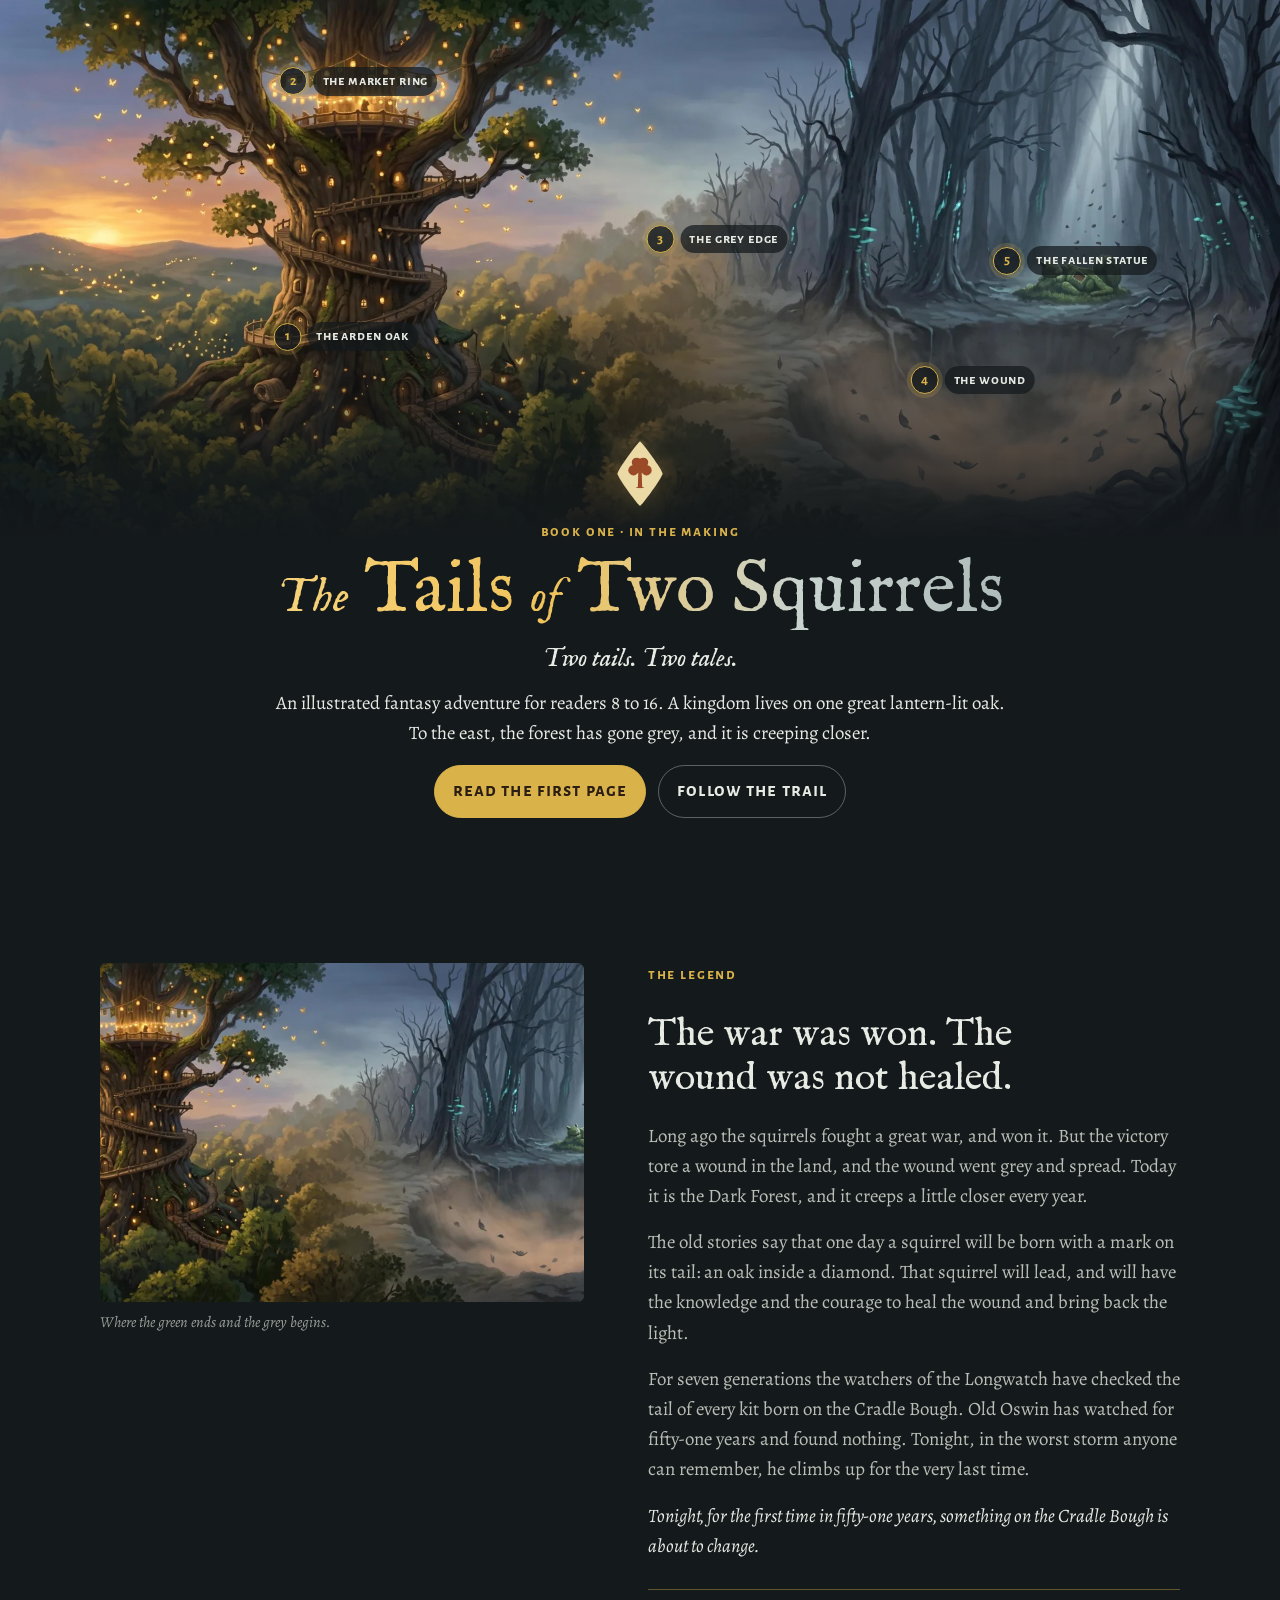
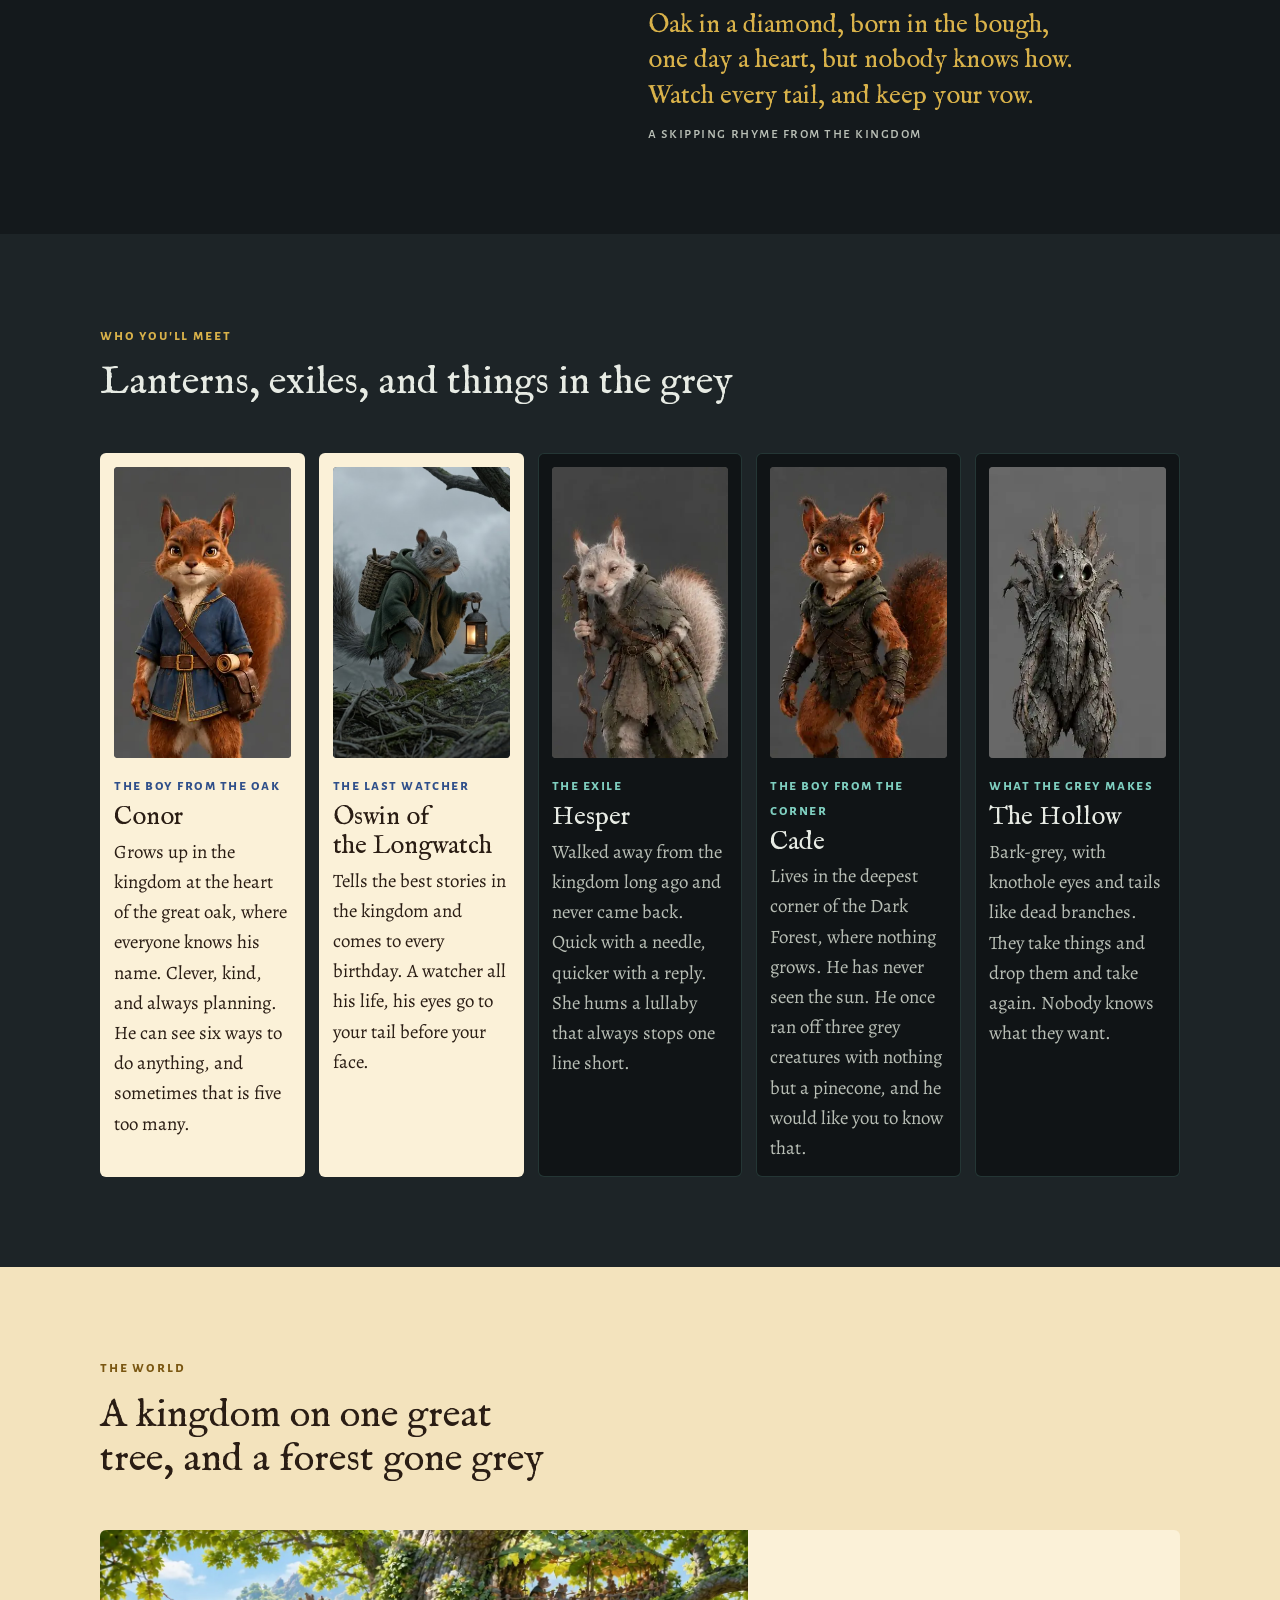
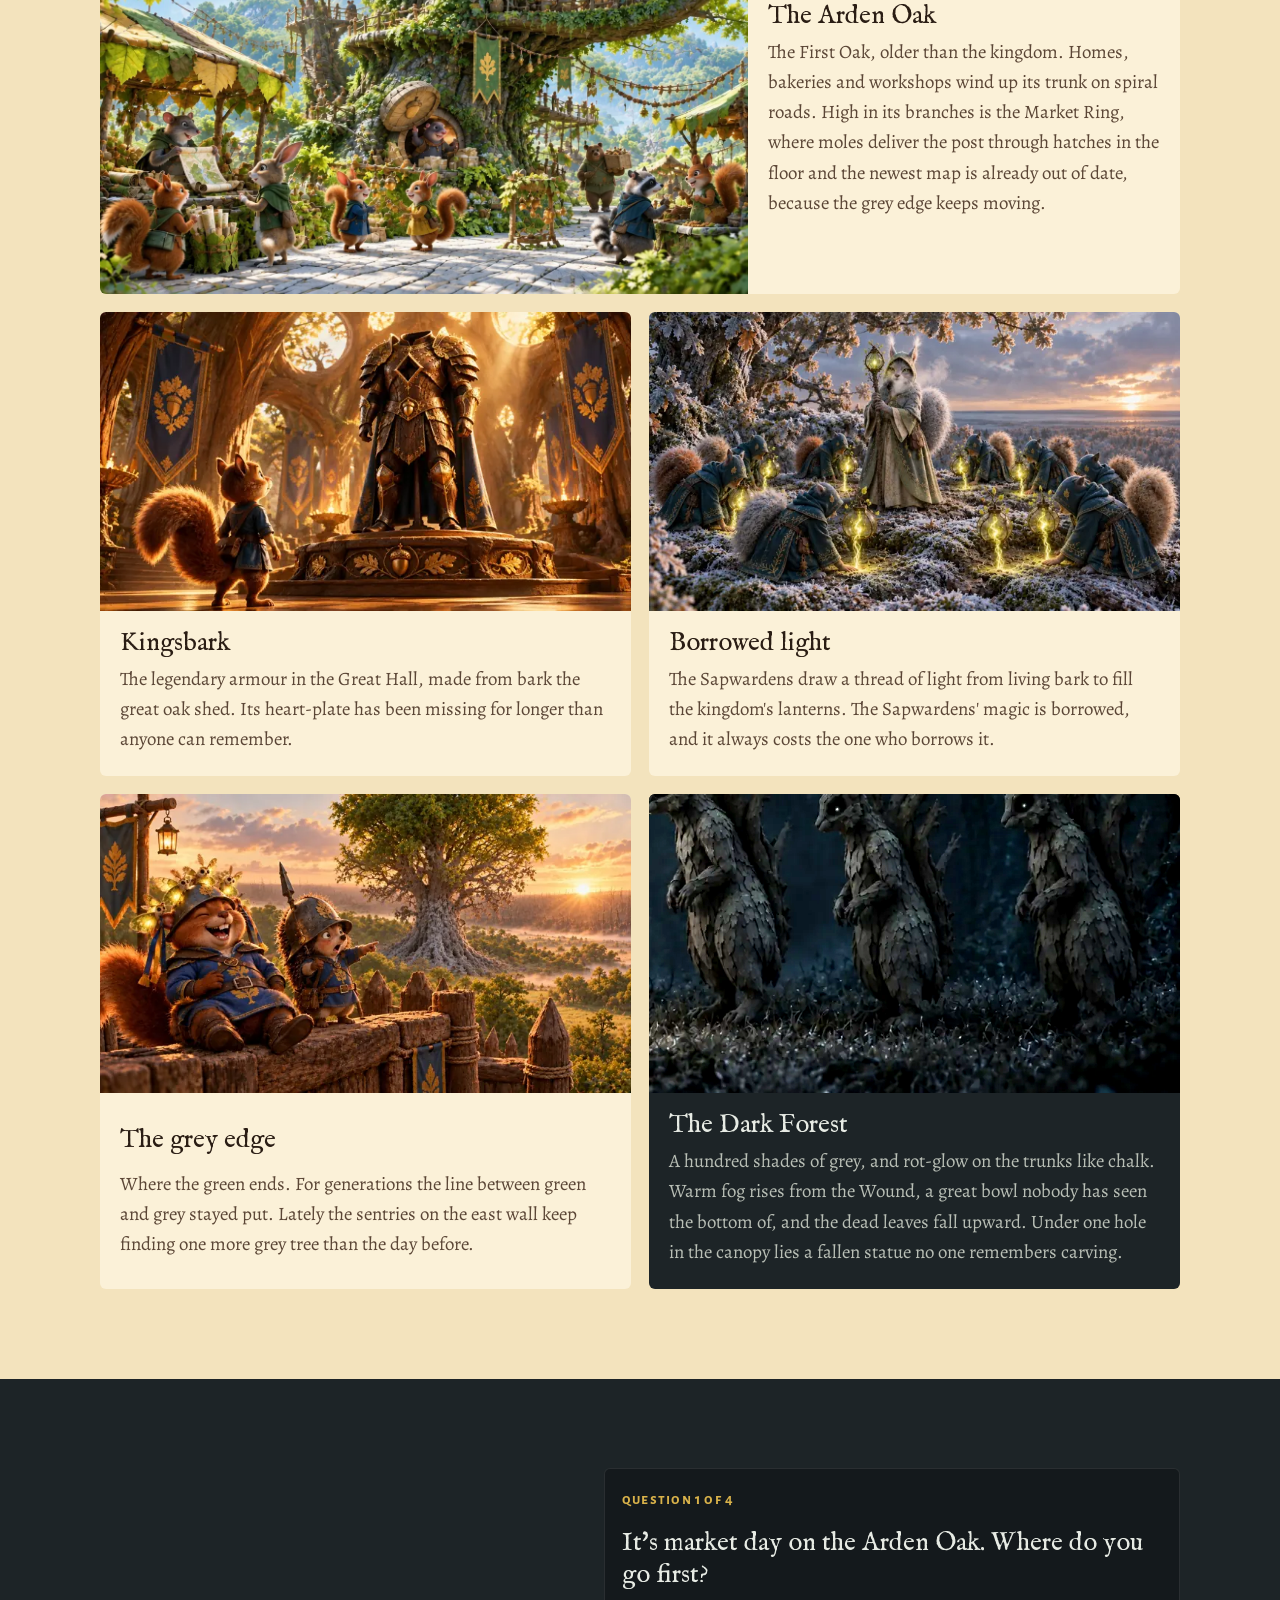
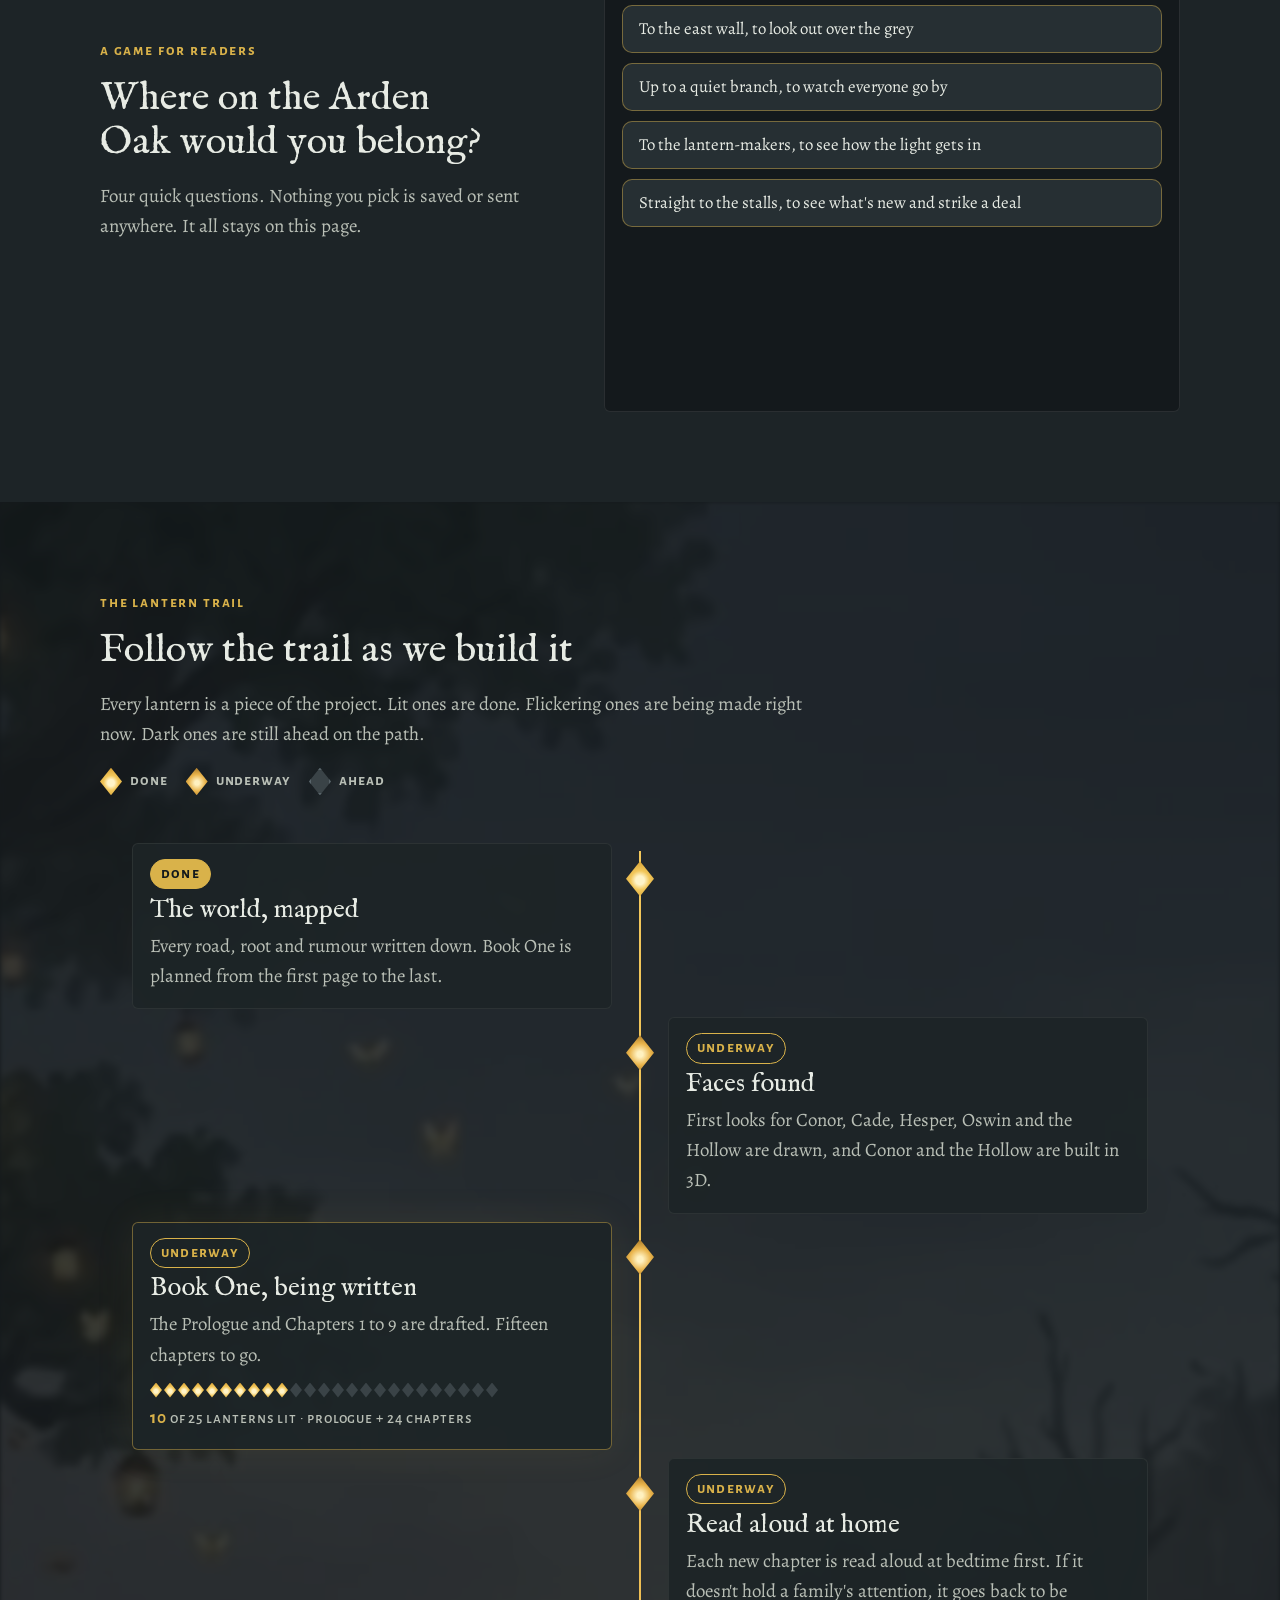
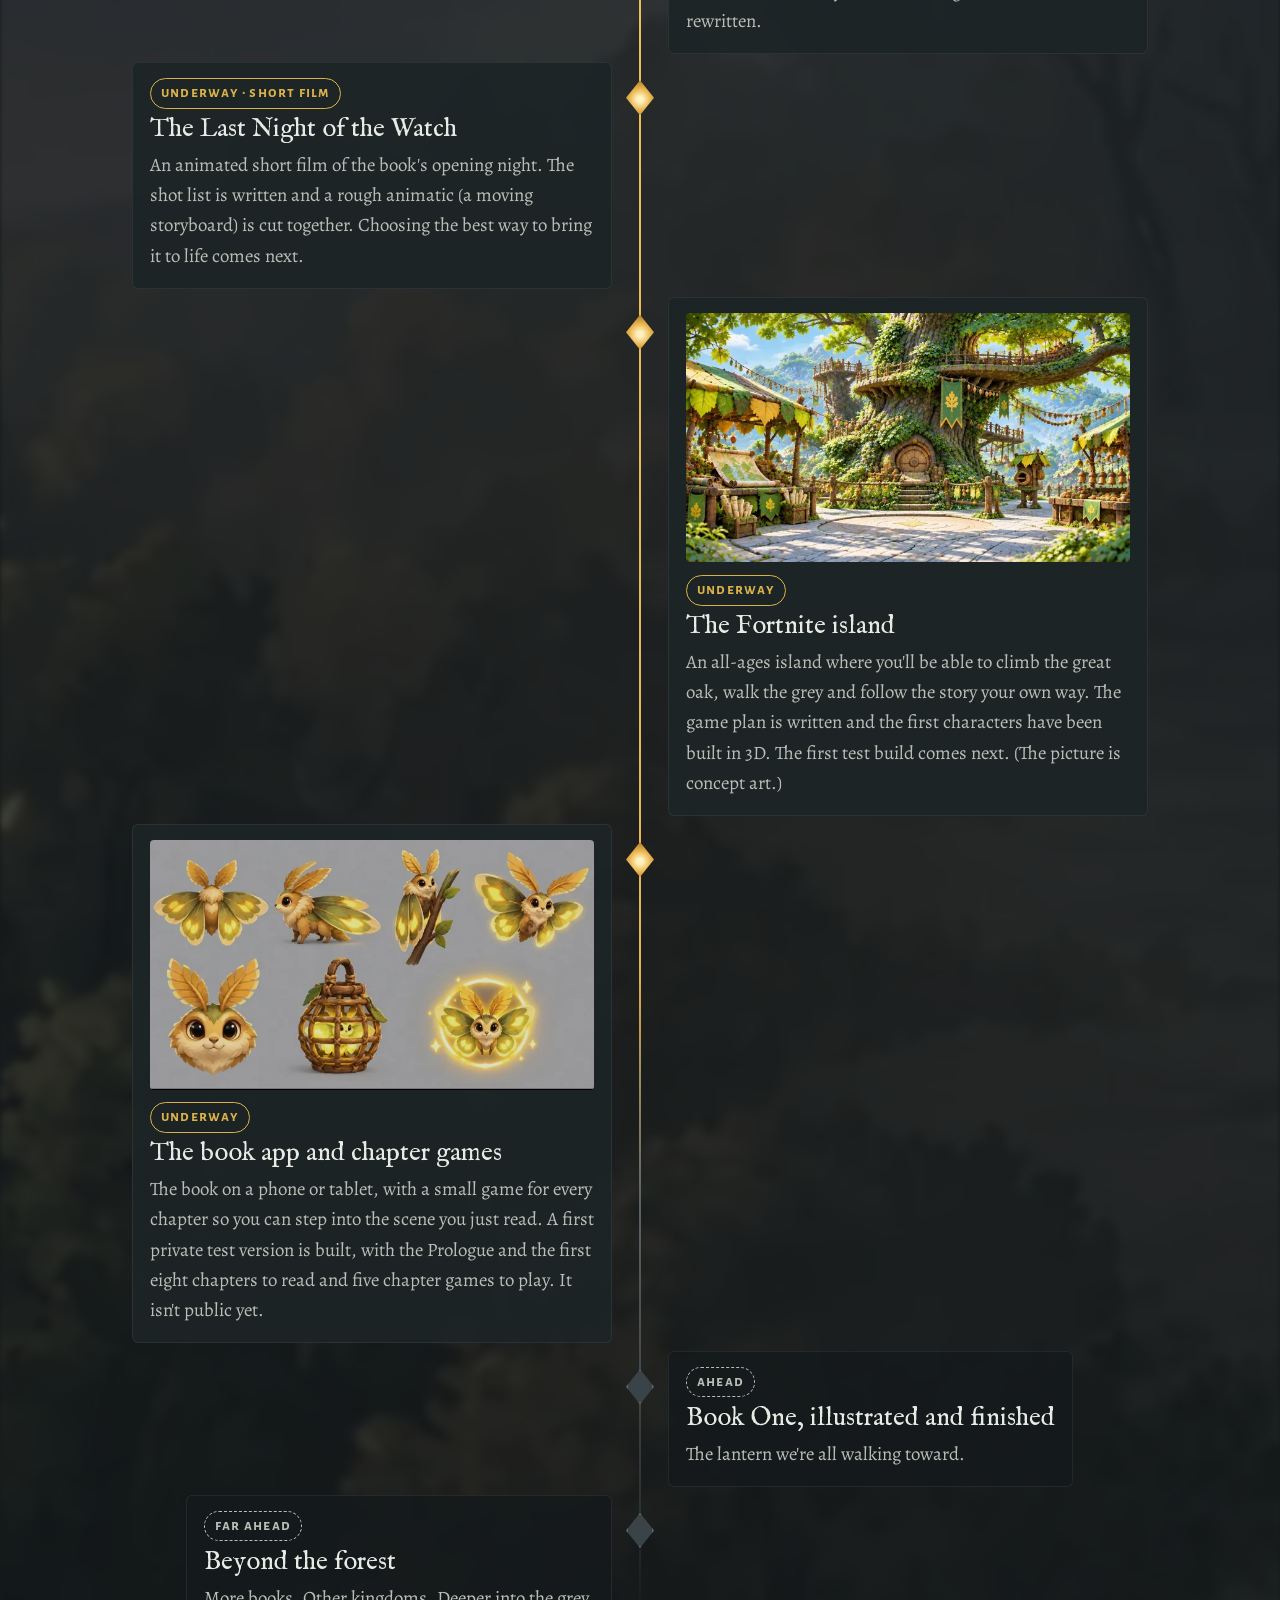
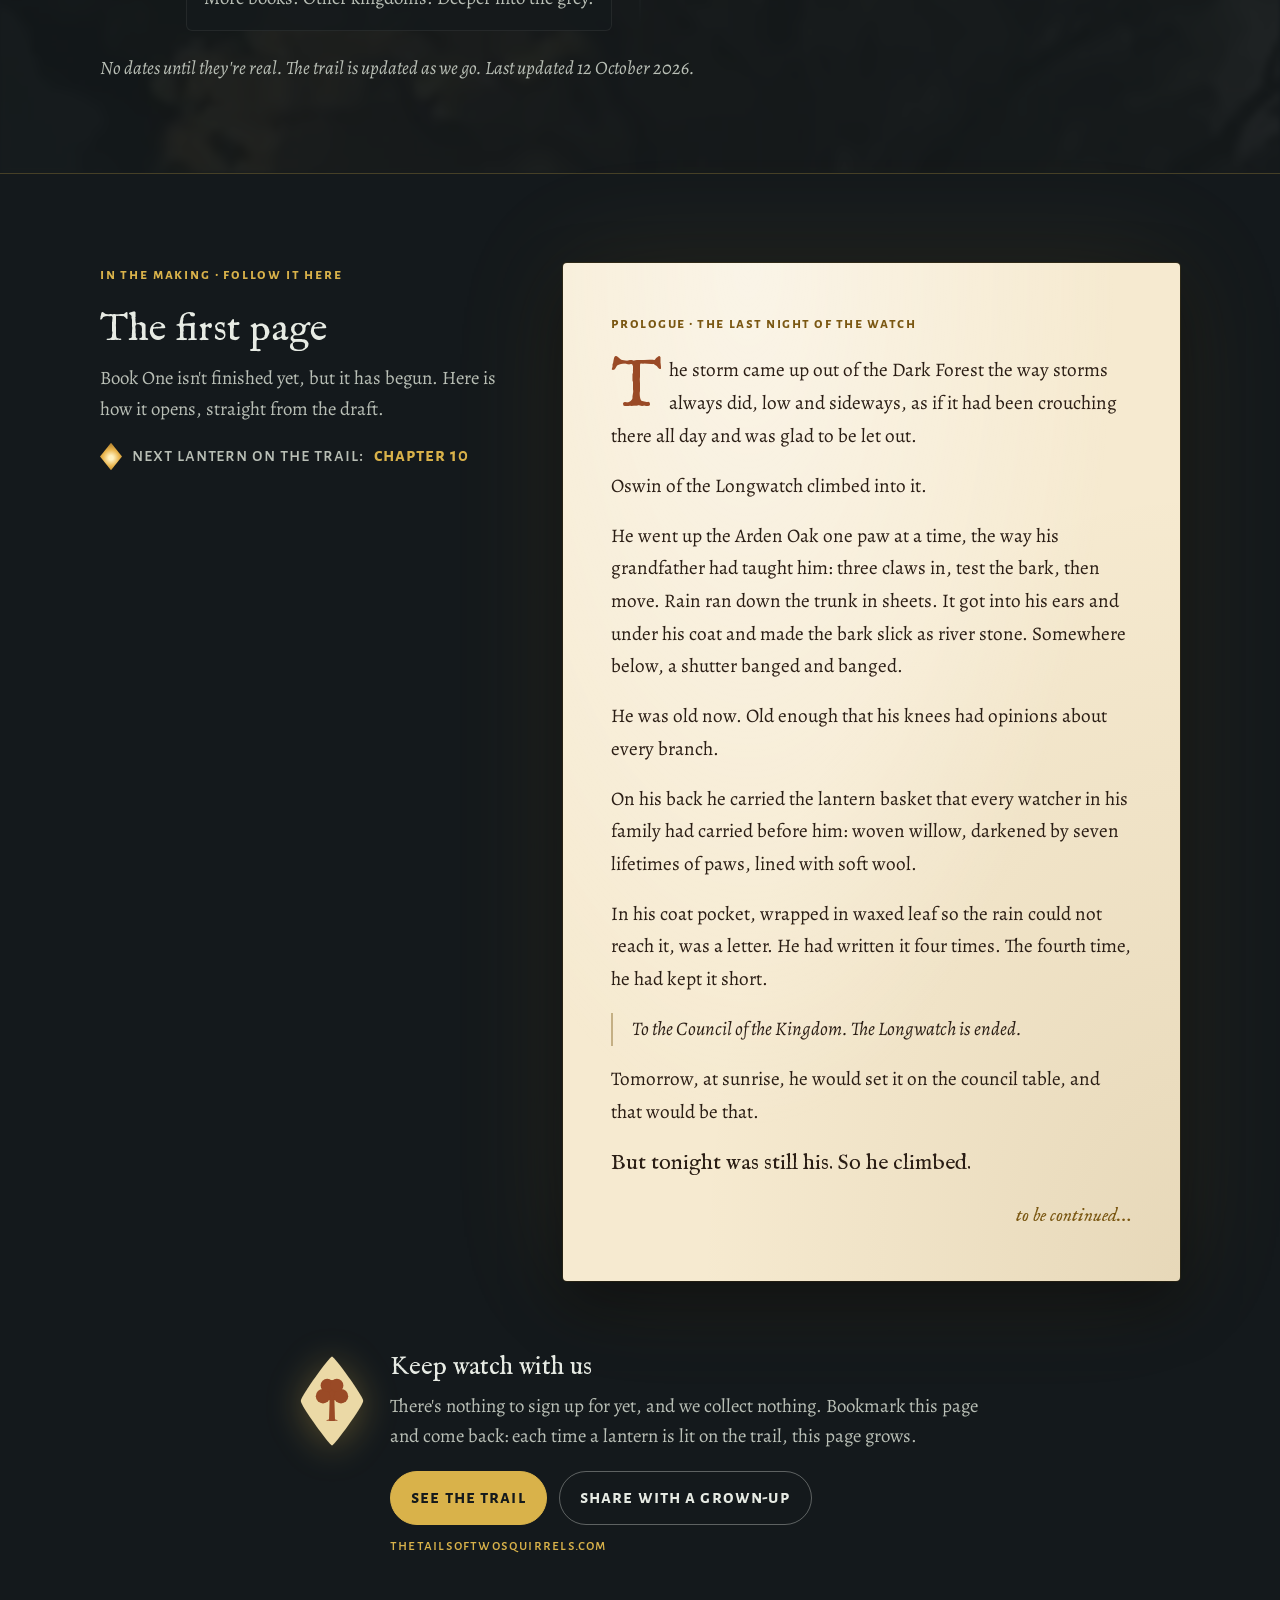
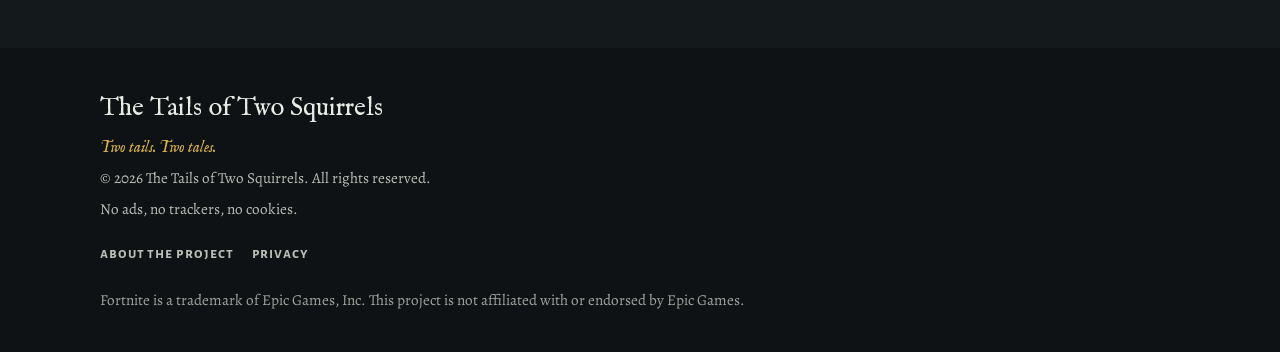
==== commit c8e9fc8e: "site v3h: Ch 09 roadmap + app line" ====
--- a/index.html
+++ b/index.html
@@ -230,11 +230,11 @@
         <div class="step-card">
           <p class="status">Underway</p>
           <h3>Book One, being written</h3>
-          <p>The Prologue and Chapters 1 to 8 are drafted. Sixteen chapters to go.</p>
-          <div class="meter" role="img" aria-label="Book One progress: 9 of 25 parts drafted">
-            <span class="m on"></span><span class="m on"></span><span class="m on"></span><span class="m on"></span><span class="m on"></span><span class="m on"></span><span class="m on"></span><span class="m on"></span><span class="m on"></span><span class="m"></span><span class="m"></span><span class="m"></span><span class="m"></span><span class="m"></span><span class="m"></span><span class="m"></span><span class="m"></span><span class="m"></span><span class="m"></span><span class="m"></span><span class="m"></span><span class="m"></span><span class="m"></span><span class="m"></span><span class="m"></span>
+          <p>The Prologue and Chapters 1 to 9 are drafted. Fifteen chapters to go.</p>
+          <div class="meter" role="img" aria-label="Book One progress: 10 of 25 parts drafted">
+            <span class="m on"></span><span class="m on"></span><span class="m on"></span><span class="m on"></span><span class="m on"></span><span class="m on"></span><span class="m on"></span><span class="m on"></span><span class="m on"></span><span class="m on"></span><span class="m"></span><span class="m"></span><span class="m"></span><span class="m"></span><span class="m"></span><span class="m"></span><span class="m"></span><span class="m"></span><span class="m"></span><span class="m"></span><span class="m"></span><span class="m"></span><span class="m"></span><span class="m"></span><span class="m"></span>
           </div>
-          <p class="meter-label"><strong>9</strong> of 25 lanterns lit &middot; Prologue + 24&nbsp;chapters</p>
+          <p class="meter-label"><strong>10</strong> of 25 lanterns lit &middot; Prologue + 24&nbsp;chapters</p>
         </div>
       </li>
       <li class="step is-now">
@@ -268,7 +268,7 @@
           <img src="assets/img/lantern-moths-app-720.webp" width="720" height="405" loading="lazy" alt="Concept art: game-style lantern-moths with glowing golden-green wings, drawn as collectible pickups.">
           <p class="status">Underway</p>
           <h3>The book app and chapter games</h3>
-          <p>The book on a phone or tablet, with a small game for every chapter so you can step into the scene you just read. A first private test version is built, with the Prologue and the first seven chapters to read and four chapter games to play. It isn't public yet.</p>
+          <p>The book on a phone or tablet, with a small game for every chapter so you can step into the scene you just read. A first private test version is built, with the Prologue and the first eight chapters to read and five chapter games to play. It isn't public yet.</p>
         </div>
       </li>
       <li class="step is-dark">
@@ -298,7 +298,7 @@
       <p class="eyebrow">In the making &middot; follow it here</p>
       <h2 id="fp-h">The first page</h2>
       <p>Book One isn't finished yet, but it has begun. Here is how it opens, straight from the draft.</p>
-      <p class="next"><span class="lamp lamp-now" aria-hidden="true"></span> Next lantern on the trail: <strong>Chapter 9</strong></p>
+      <p class="next"><span class="lamp lamp-now" aria-hidden="true"></span> Next lantern on the trail: <strong>Chapter 10</strong></p>
     </div>
     <article class="page" aria-label="The opening of the Prologue">
       <p class="page-head">Prologue &middot; The Last Night of the Watch</p>
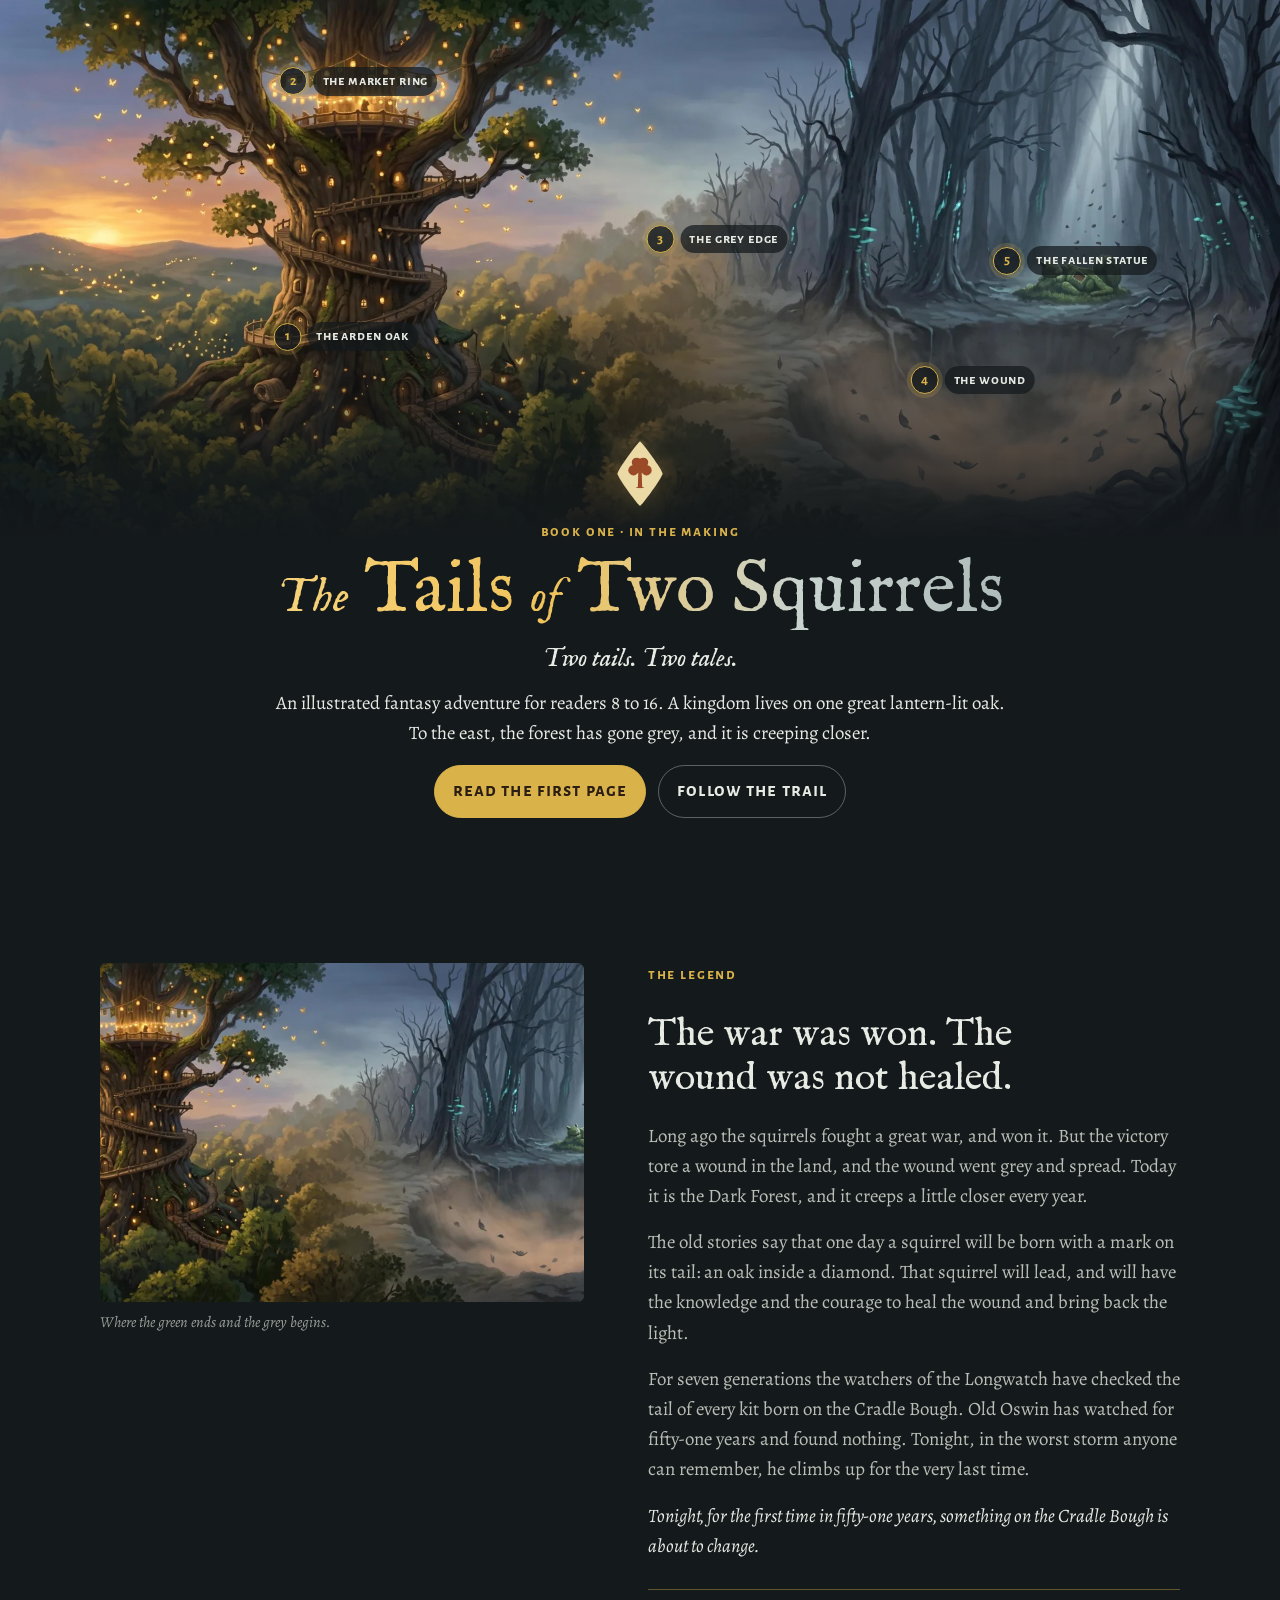
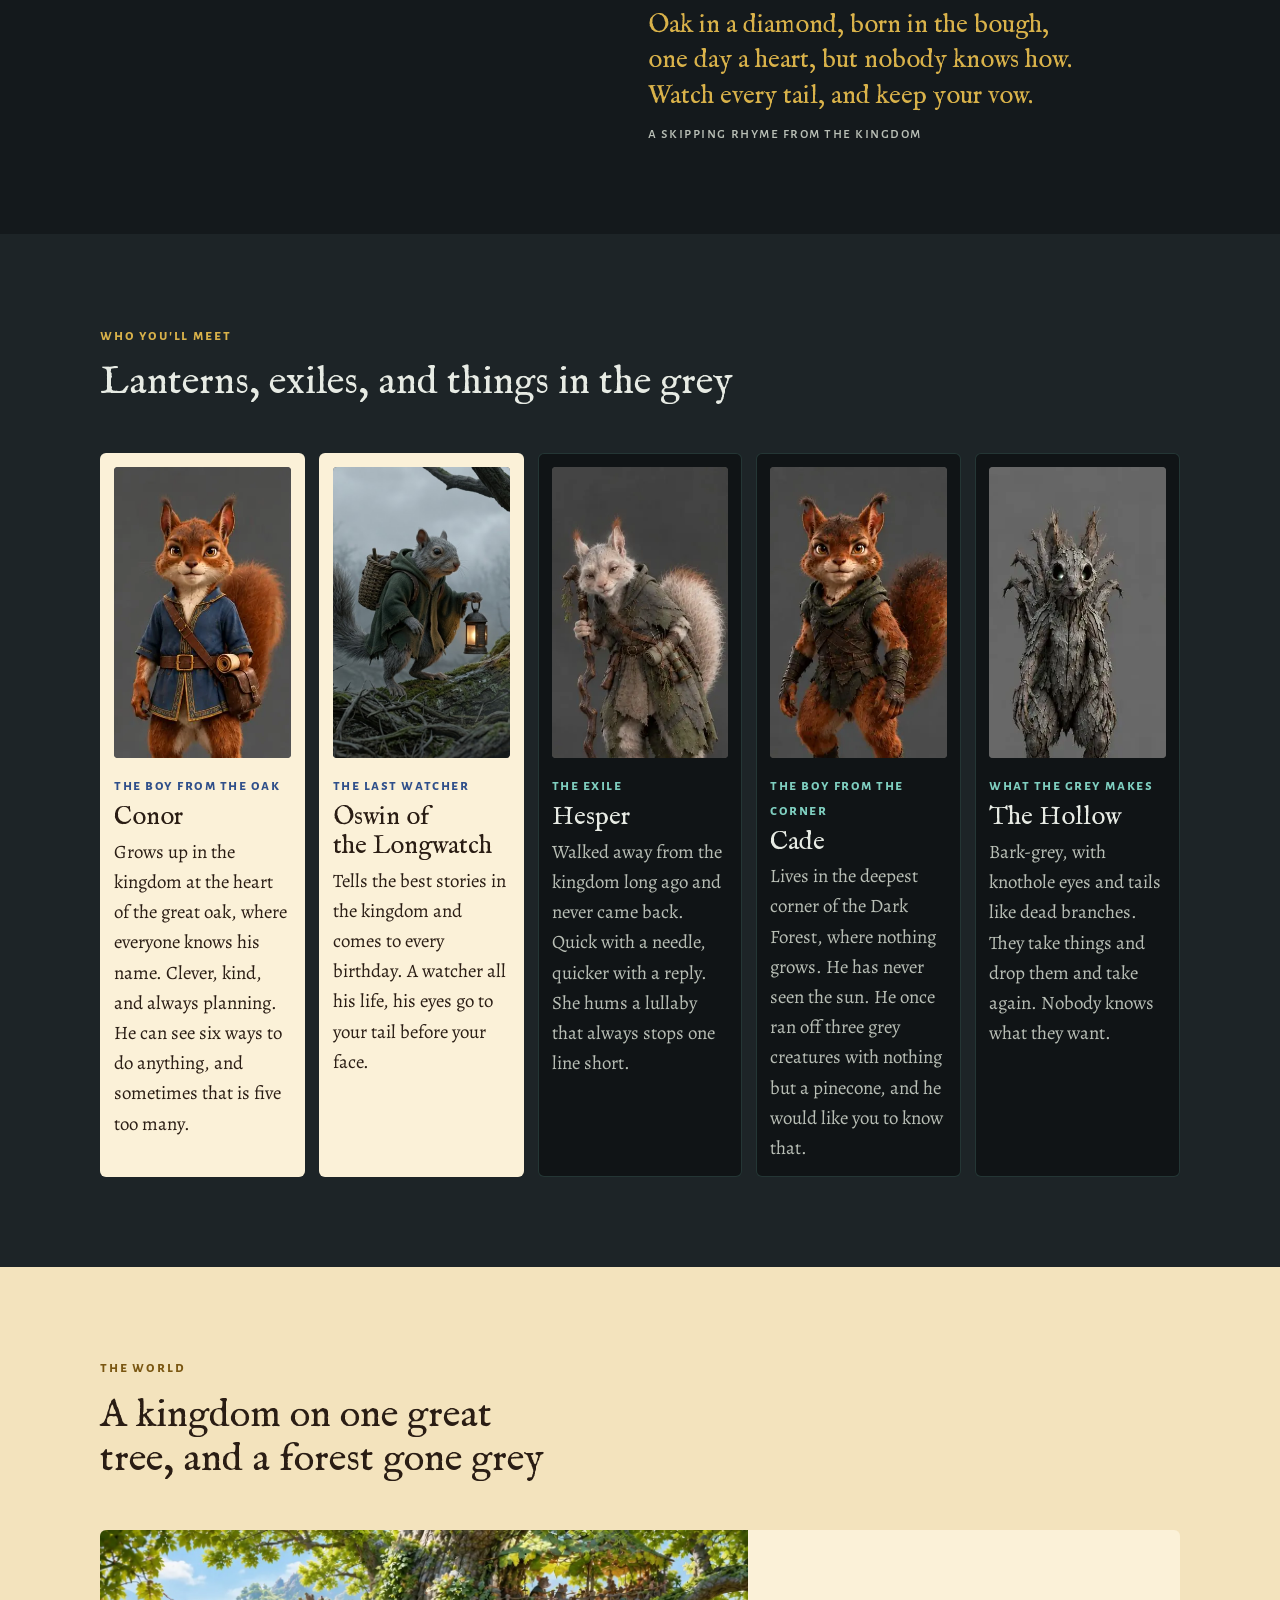
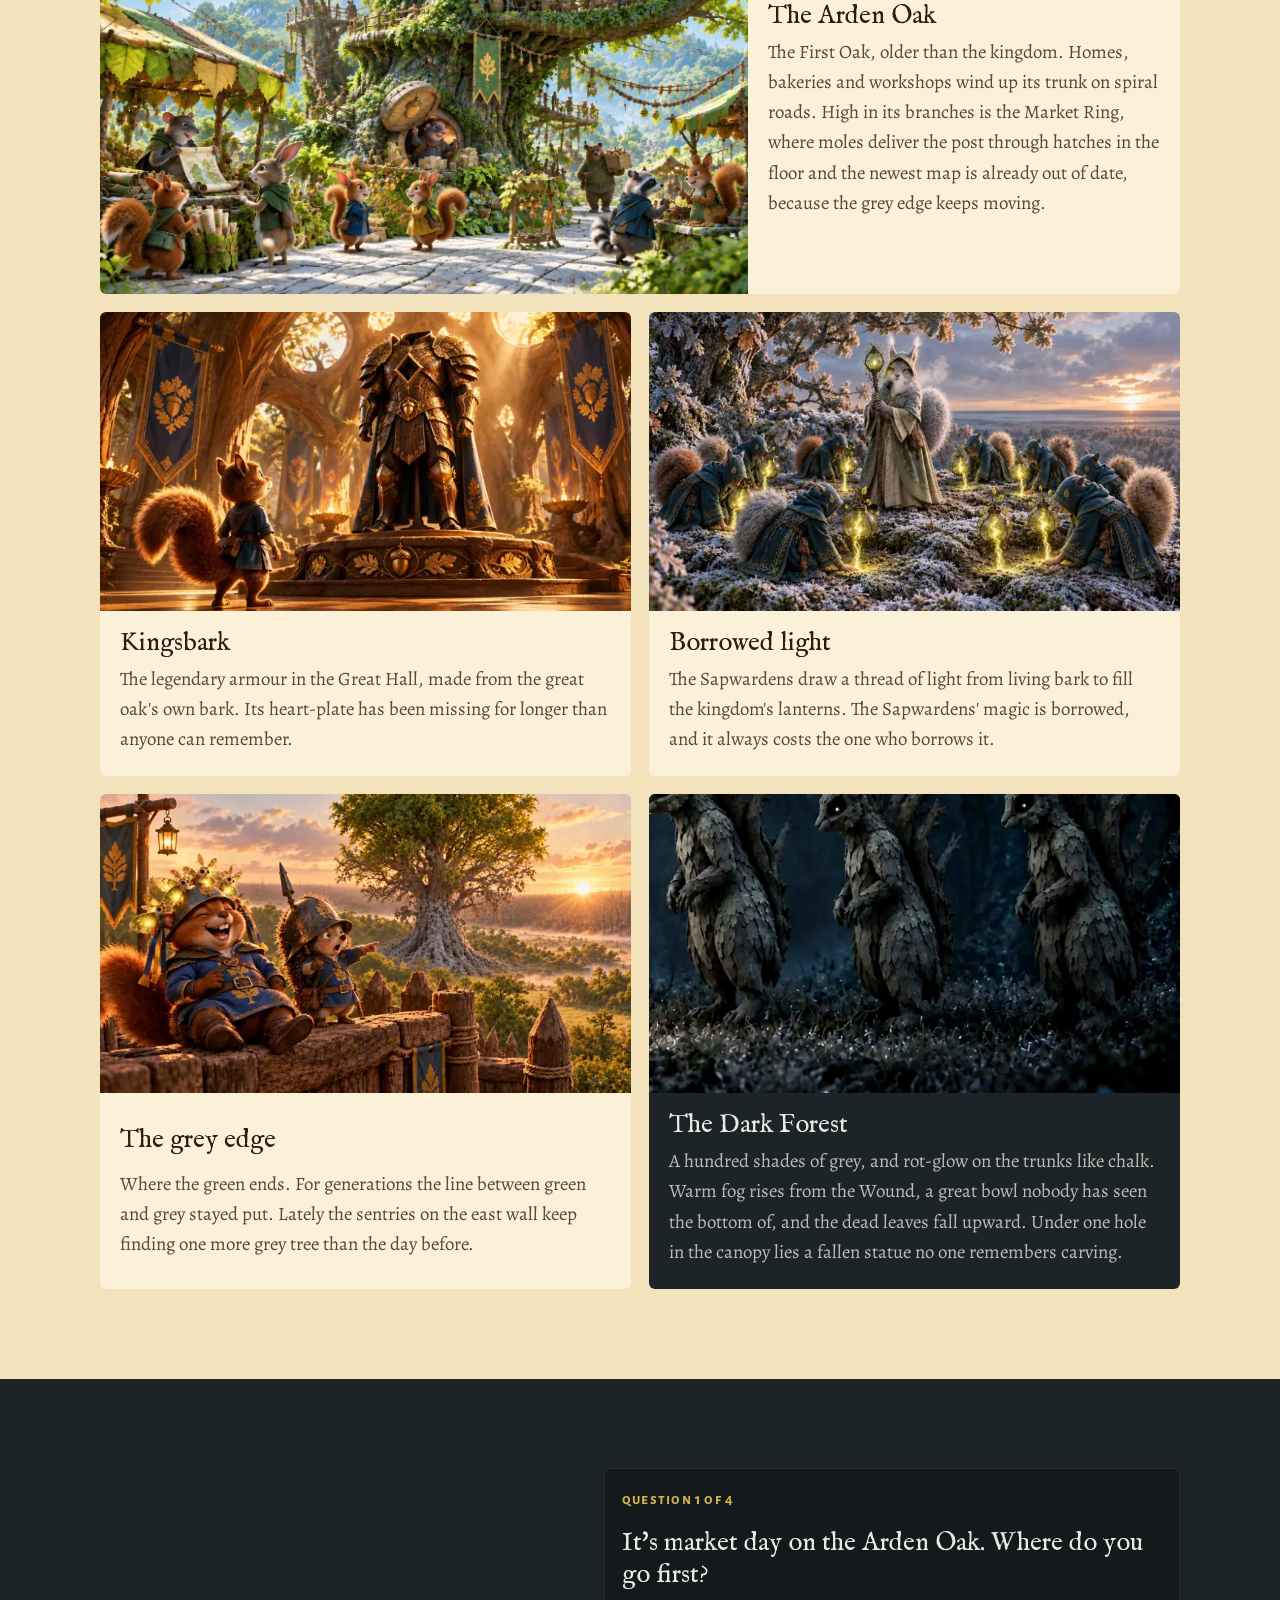
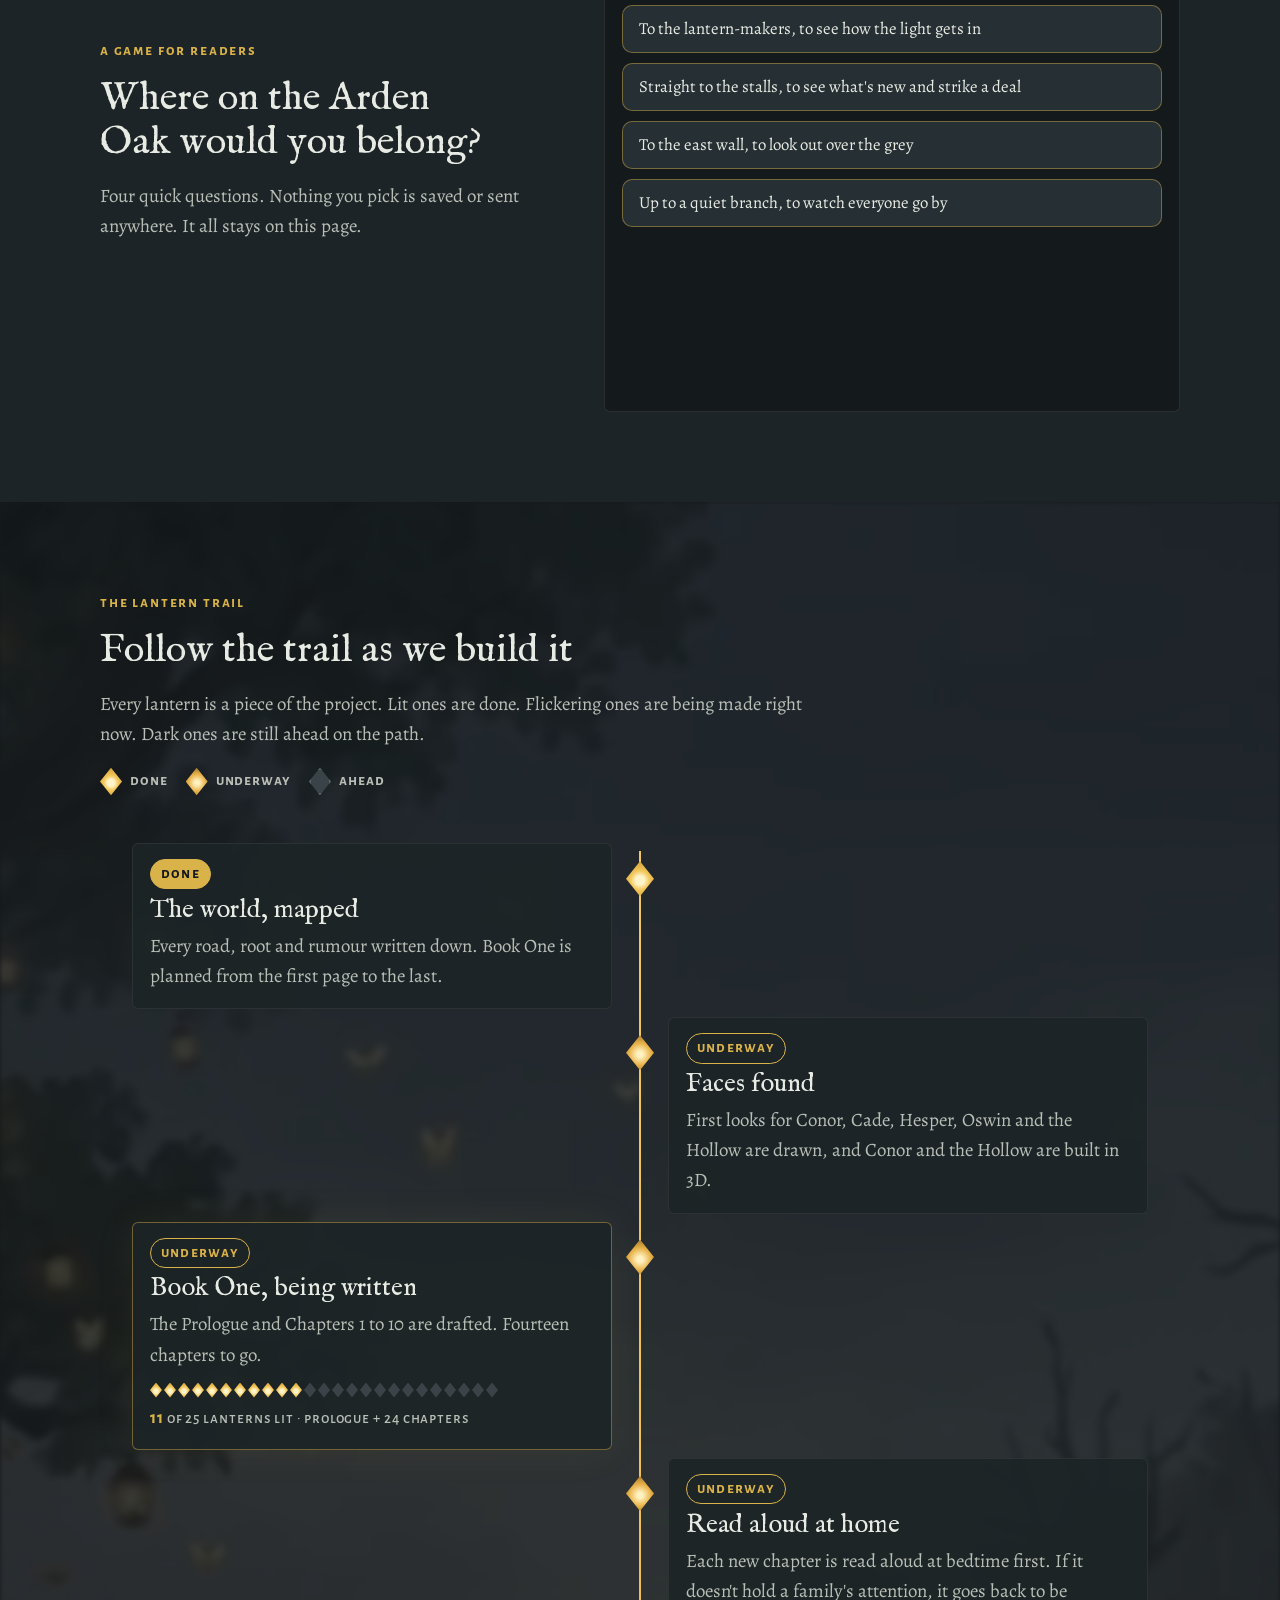
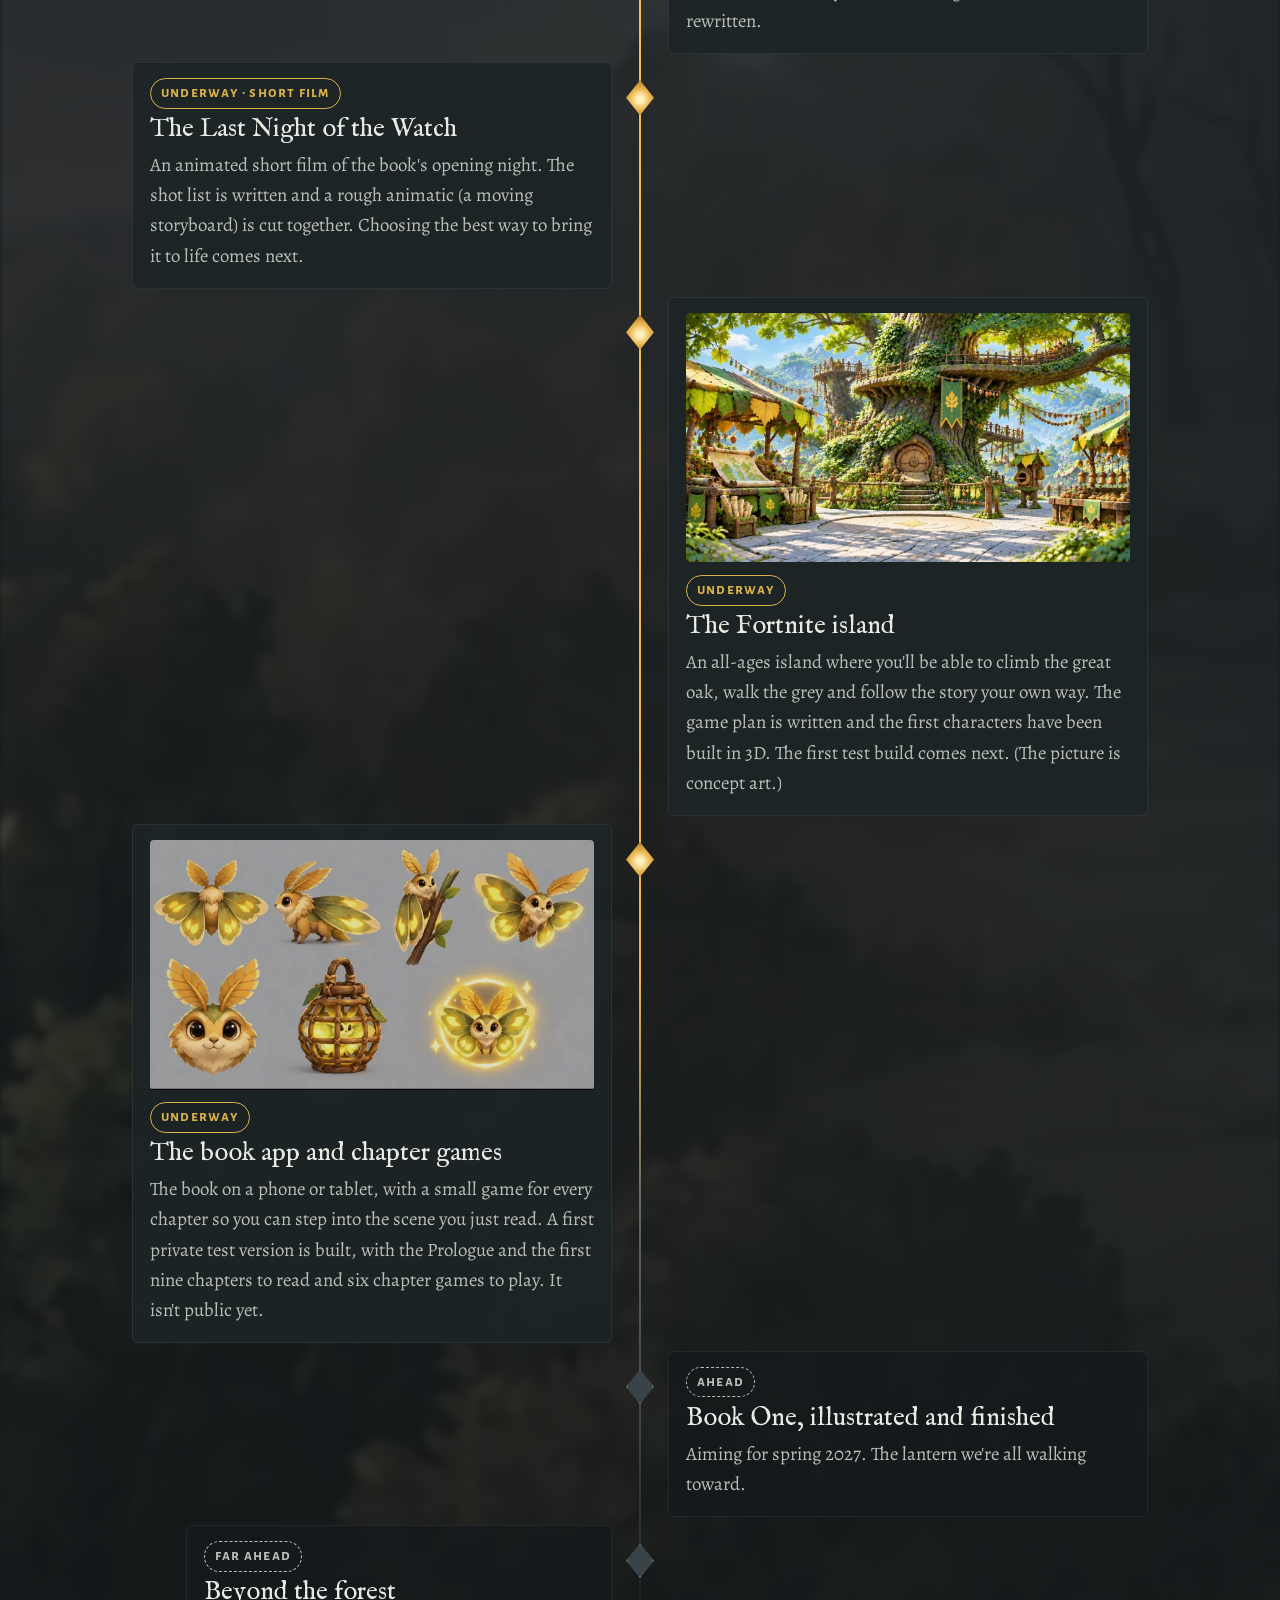
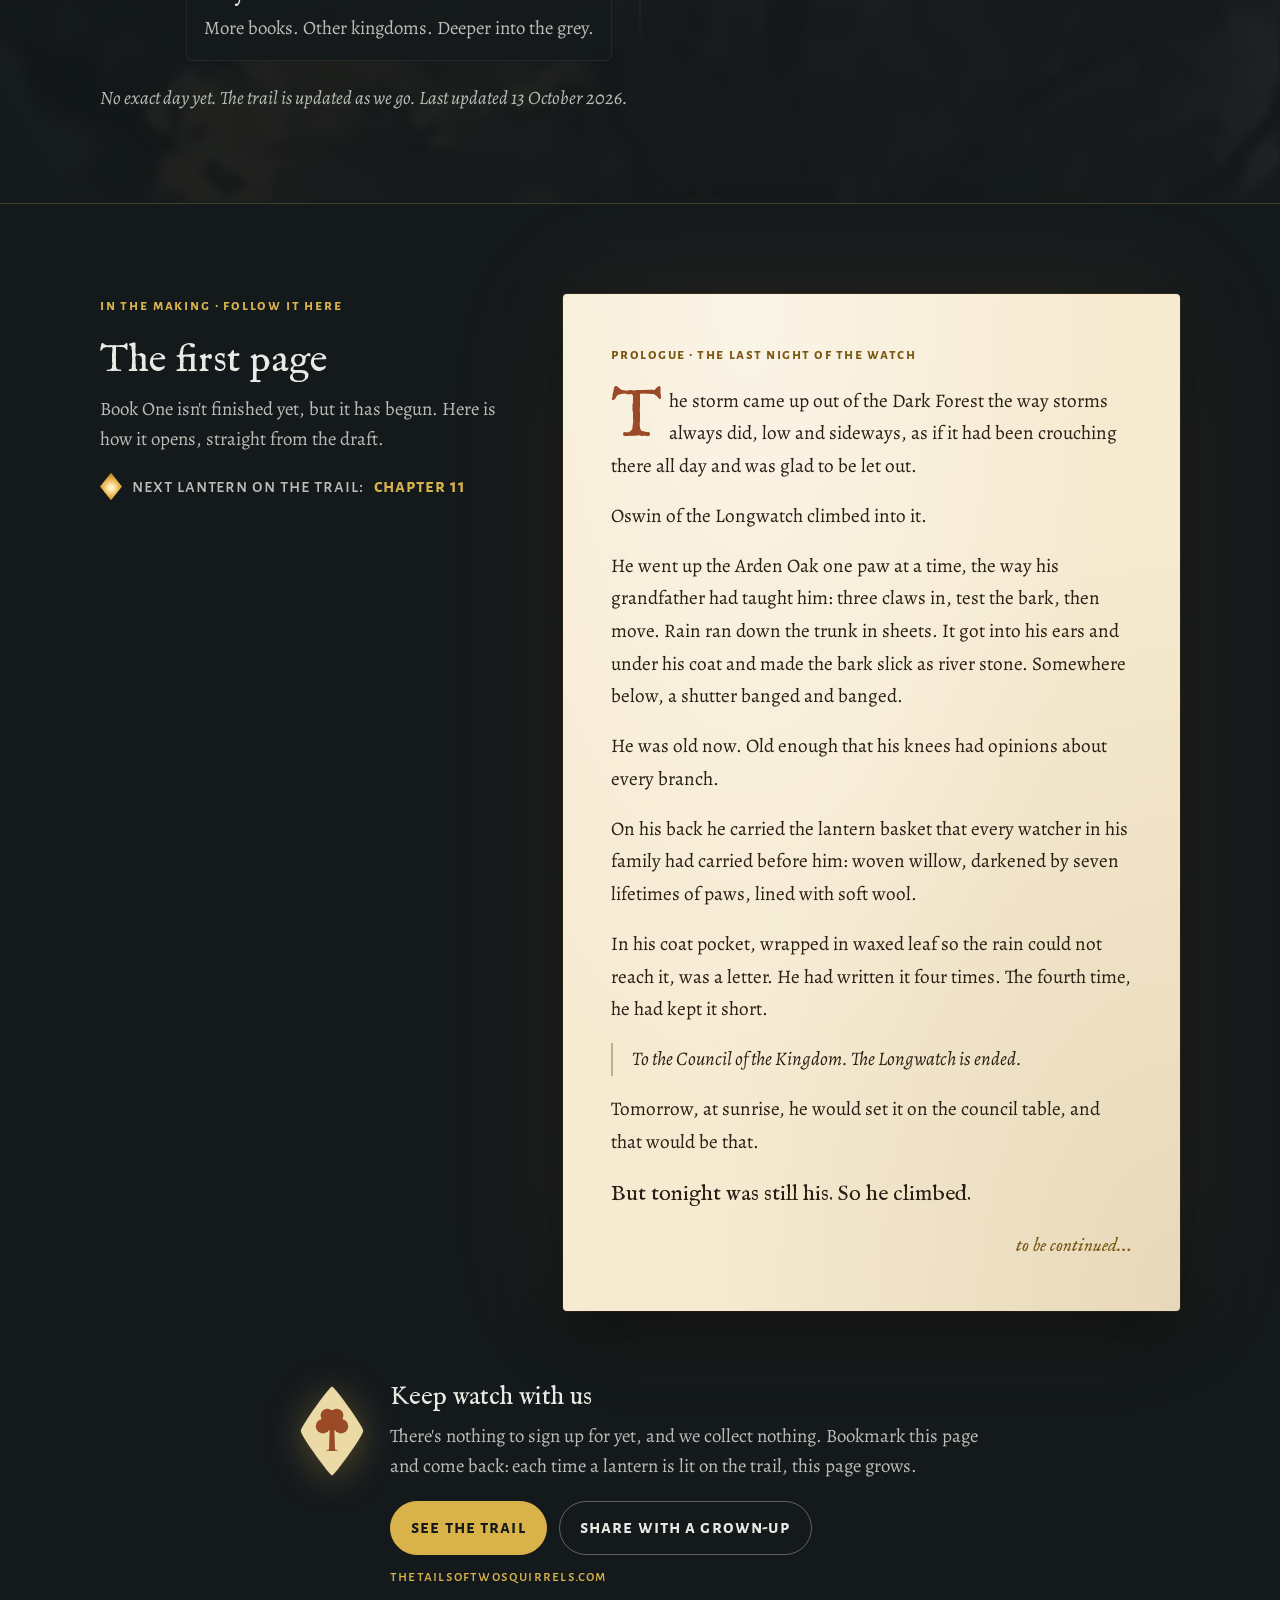
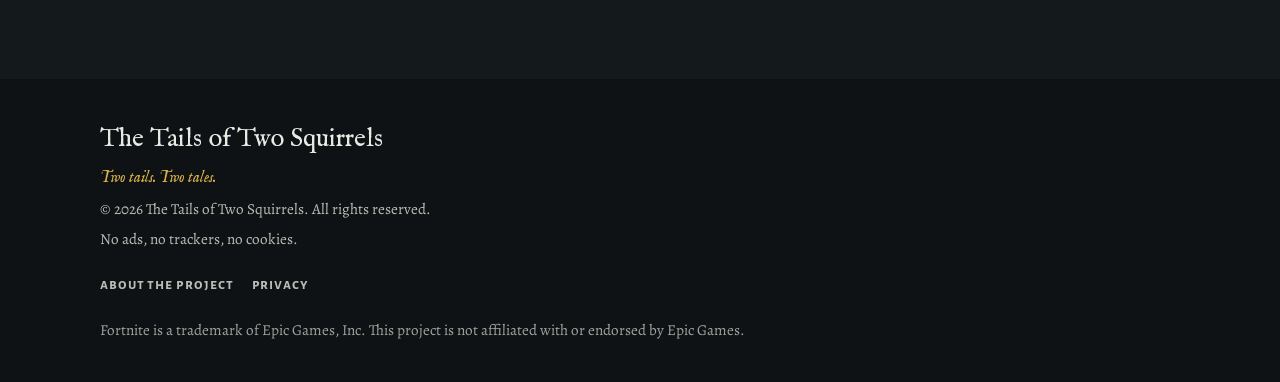
==== commit efda9cc5: "site v3j: Ch 10 roadmap, app line, spring 2027, grey Oswin kept" ====
--- a/index.html
+++ b/index.html
@@ -152,7 +152,7 @@
         <img src="assets/img/great-hall-720.webp" width="720" height="403" loading="lazy" alt="A young squirrel looks up at a tall suit of dark bark armour with gold edges in a sunlit hall.">
         <div class="place-text">
           <h3>Kingsbark</h3>
-          <p>The legendary armour in the Great Hall, made from bark the great oak shed. Its heart-plate has been missing for longer than anyone can remember.</p>
+          <p>The legendary armour in the Great Hall, made from the great oak's own bark. Its heart-plate has been missing for longer than anyone can remember.</p>
         </div>
       </article>
       <article class="place">
@@ -230,11 +230,11 @@
         <div class="step-card">
           <p class="status">Underway</p>
           <h3>Book One, being written</h3>
-          <p>The Prologue and Chapters 1 to 9 are drafted. Fifteen chapters to go.</p>
-          <div class="meter" role="img" aria-label="Book One progress: 10 of 25 parts drafted">
-            <span class="m on"></span><span class="m on"></span><span class="m on"></span><span class="m on"></span><span class="m on"></span><span class="m on"></span><span class="m on"></span><span class="m on"></span><span class="m on"></span><span class="m on"></span><span class="m"></span><span class="m"></span><span class="m"></span><span class="m"></span><span class="m"></span><span class="m"></span><span class="m"></span><span class="m"></span><span class="m"></span><span class="m"></span><span class="m"></span><span class="m"></span><span class="m"></span><span class="m"></span><span class="m"></span>
+          <p>The Prologue and Chapters 1 to 10 are drafted. Fourteen chapters to go.</p>
+          <div class="meter" role="img" aria-label="Book One progress: 11 of 25 parts drafted">
+            <span class="m on"></span><span class="m on"></span><span class="m on"></span><span class="m on"></span><span class="m on"></span><span class="m on"></span><span class="m on"></span><span class="m on"></span><span class="m on"></span><span class="m on"></span><span class="m on"></span><span class="m"></span><span class="m"></span><span class="m"></span><span class="m"></span><span class="m"></span><span class="m"></span><span class="m"></span><span class="m"></span><span class="m"></span><span class="m"></span><span class="m"></span><span class="m"></span><span class="m"></span><span class="m"></span>
           </div>
-          <p class="meter-label"><strong>10</strong> of 25 lanterns lit &middot; Prologue + 24&nbsp;chapters</p>
+          <p class="meter-label"><strong>11</strong> of 25 lanterns lit &middot; Prologue&nbsp;+&nbsp;24&nbsp;chapters</p>
         </div>
       </li>
       <li class="step is-now">
@@ -268,7 +268,7 @@
           <img src="assets/img/lantern-moths-app-720.webp" width="720" height="405" loading="lazy" alt="Concept art: game-style lantern-moths with glowing golden-green wings, drawn as collectible pickups.">
           <p class="status">Underway</p>
           <h3>The book app and chapter games</h3>
-          <p>The book on a phone or tablet, with a small game for every chapter so you can step into the scene you just read. A first private test version is built, with the Prologue and the first eight chapters to read and five chapter games to play. It isn't public yet.</p>
+          <p>The book on a phone or tablet, with a small game for every chapter so you can step into the scene you just read. A first private test version is built, with the Prologue and the first nine chapters to read and six chapter games to play. It isn't public yet.</p>
         </div>
       </li>
       <li class="step is-dark">
@@ -276,7 +276,7 @@
         <div class="step-card">
           <p class="status">Ahead</p>
           <h3>Book One, illustrated and finished</h3>
-          <p>The lantern we're all walking toward.</p>
+          <p>Aiming for spring 2027. The lantern we're all walking toward.</p>
         </div>
       </li>
       <li class="step is-dark is-last">
@@ -288,7 +288,7 @@
         </div>
       </li>
     </ol>
-    <p class="nodates">No dates until they're real. The trail is updated as we go. Last updated 12 October 2026.</p>
+    <p class="nodates">No exact day yet. The trail is updated as we go. Last updated 13 October 2026.</p>
   </div>
 </section>
 
@@ -298,7 +298,7 @@
       <p class="eyebrow">In the making &middot; follow it here</p>
       <h2 id="fp-h">The first page</h2>
       <p>Book One isn't finished yet, but it has begun. Here is how it opens, straight from the draft.</p>
-      <p class="next"><span class="lamp lamp-now" aria-hidden="true"></span> Next lantern on the trail: <strong>Chapter 10</strong></p>
+      <p class="next"><span class="lamp lamp-now" aria-hidden="true"></span> Next lantern on the trail: <strong>Chapter 11</strong></p>
     </div>
     <article class="page" aria-label="The opening of the Prologue">
       <p class="page-head">Prologue &middot; The Last Night of the Watch</p>
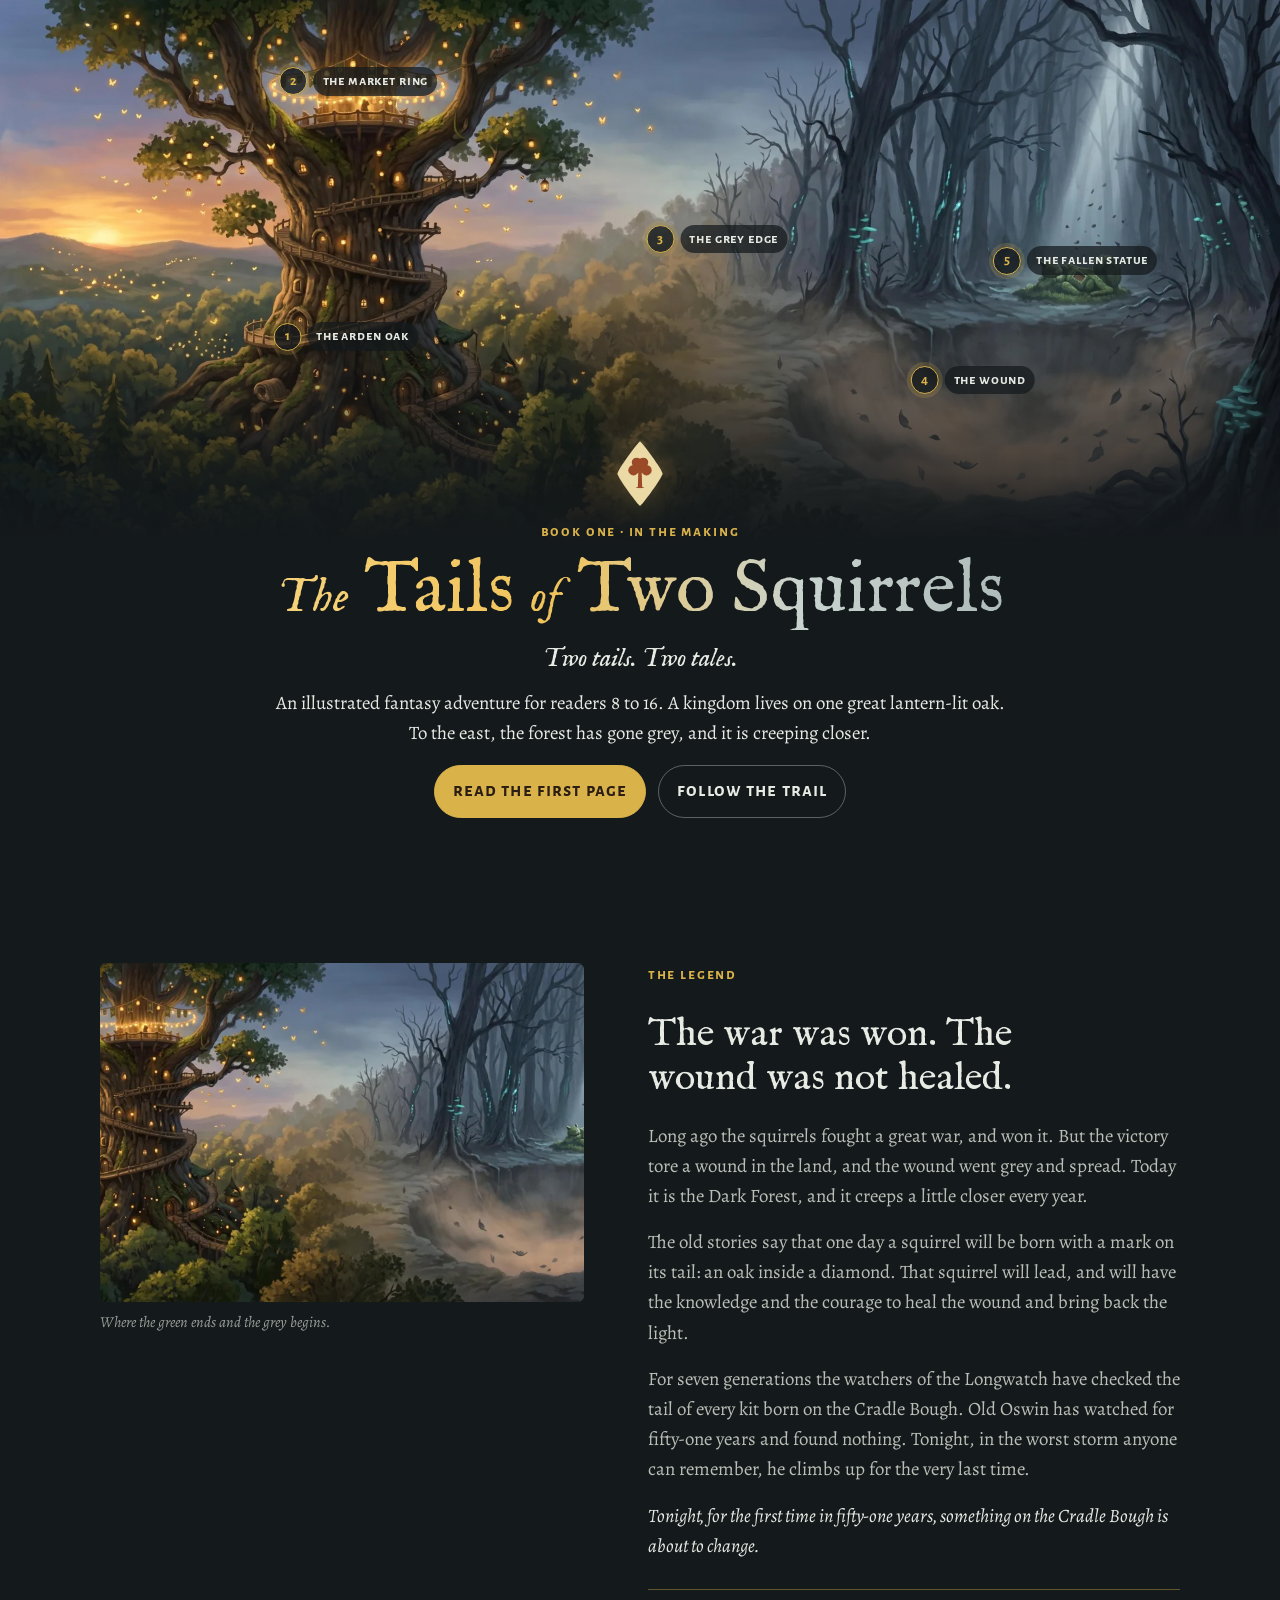
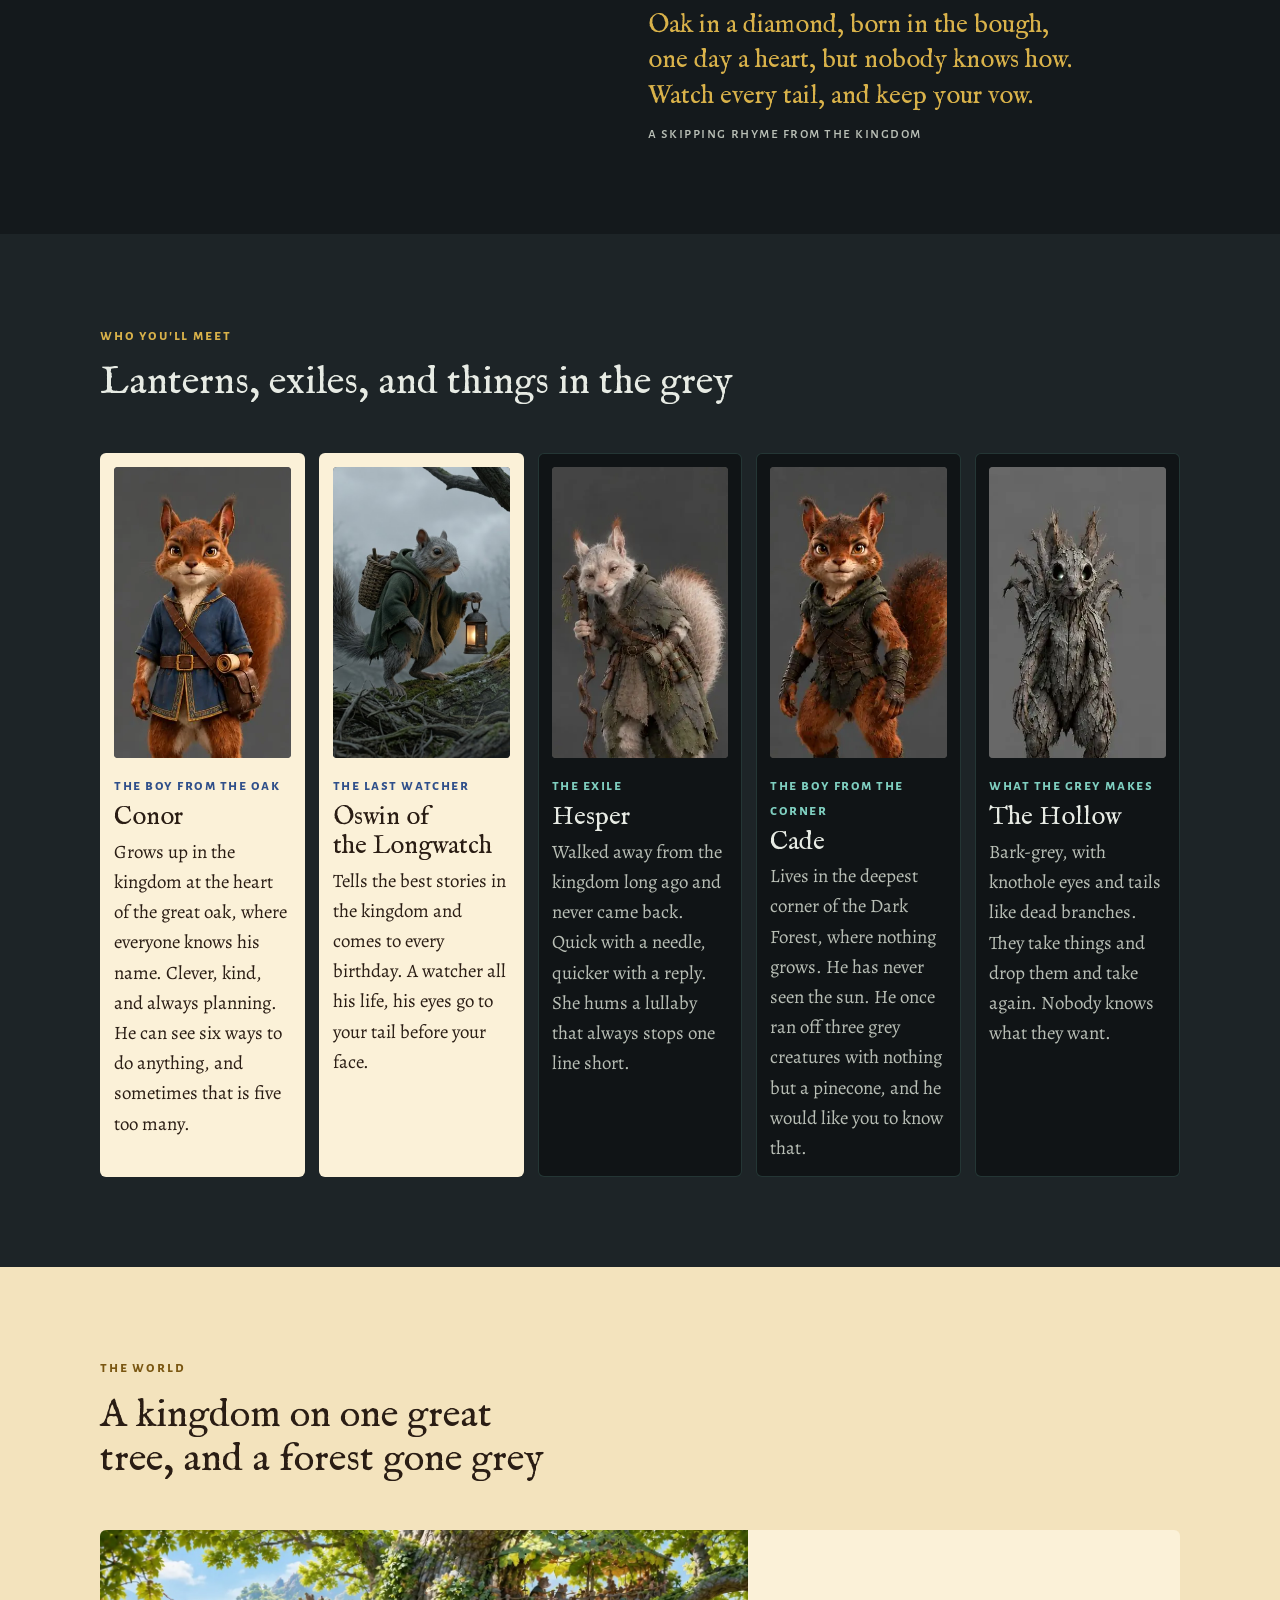
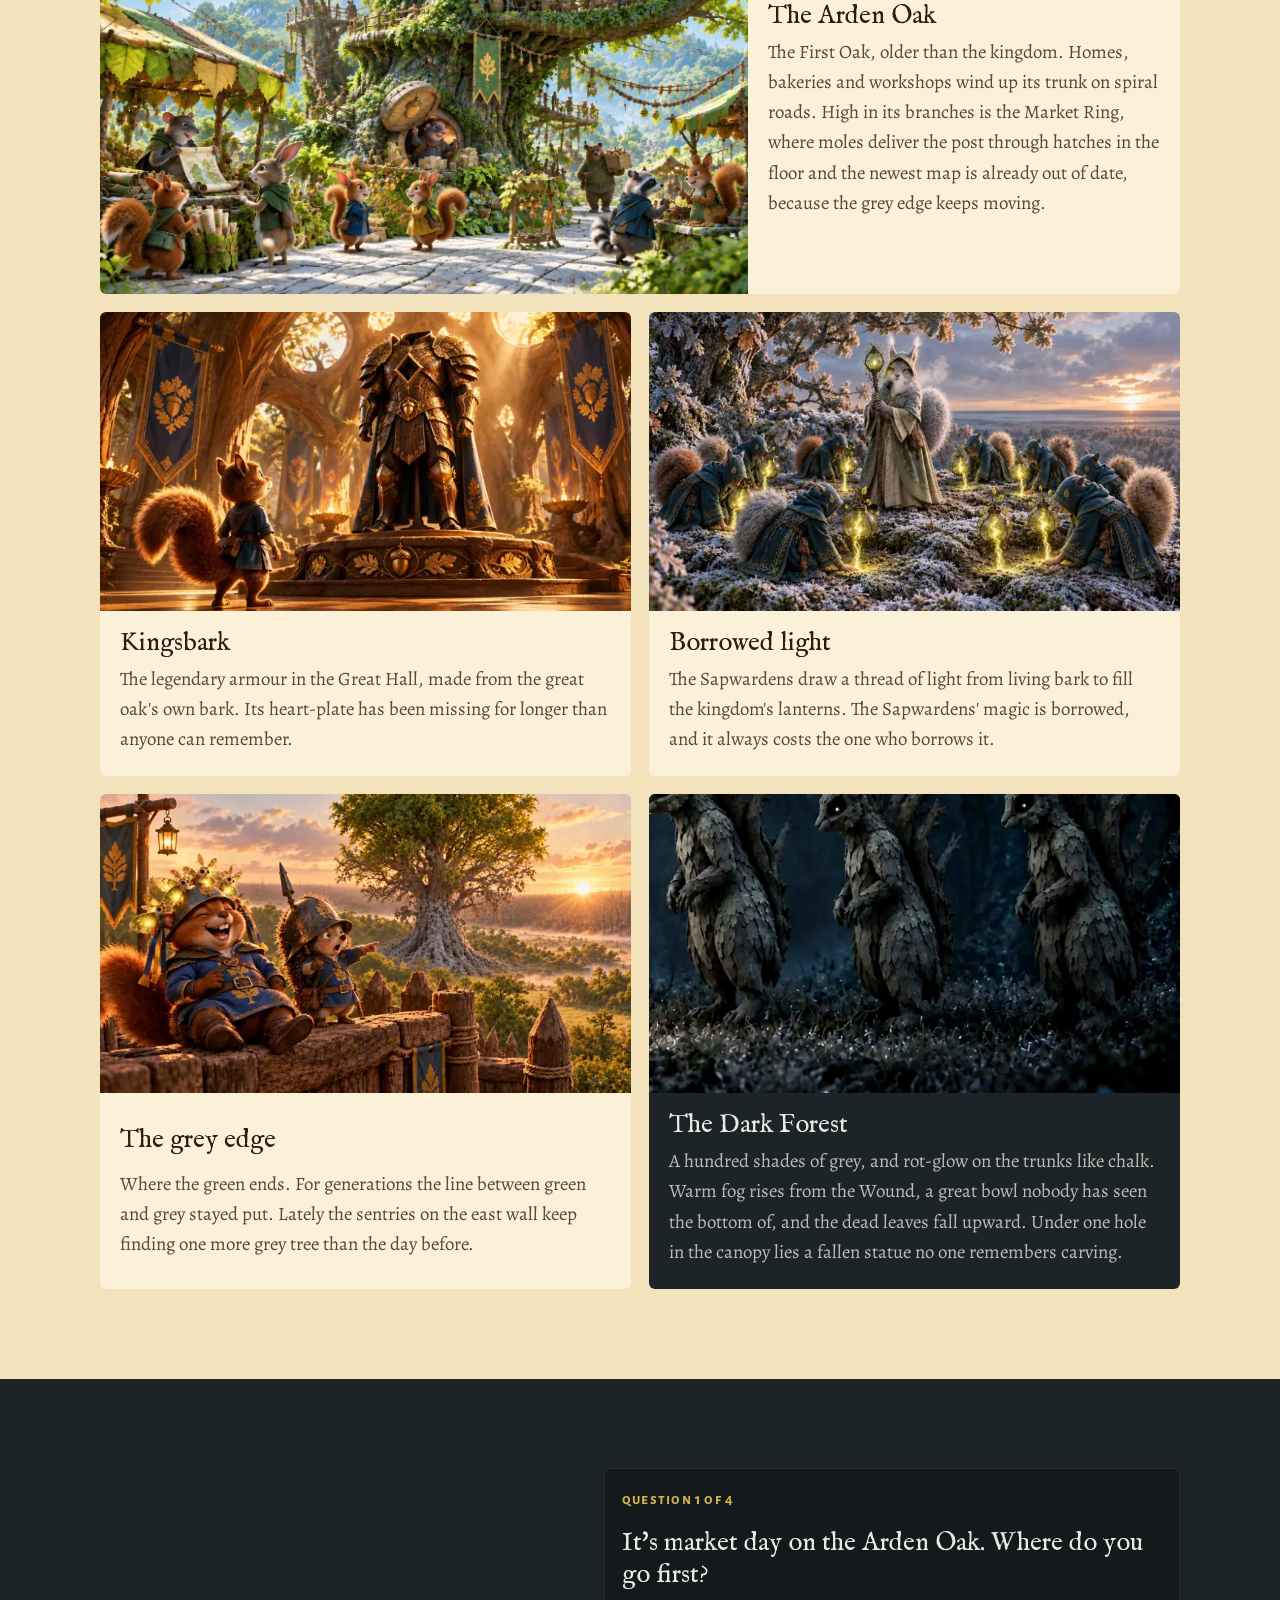
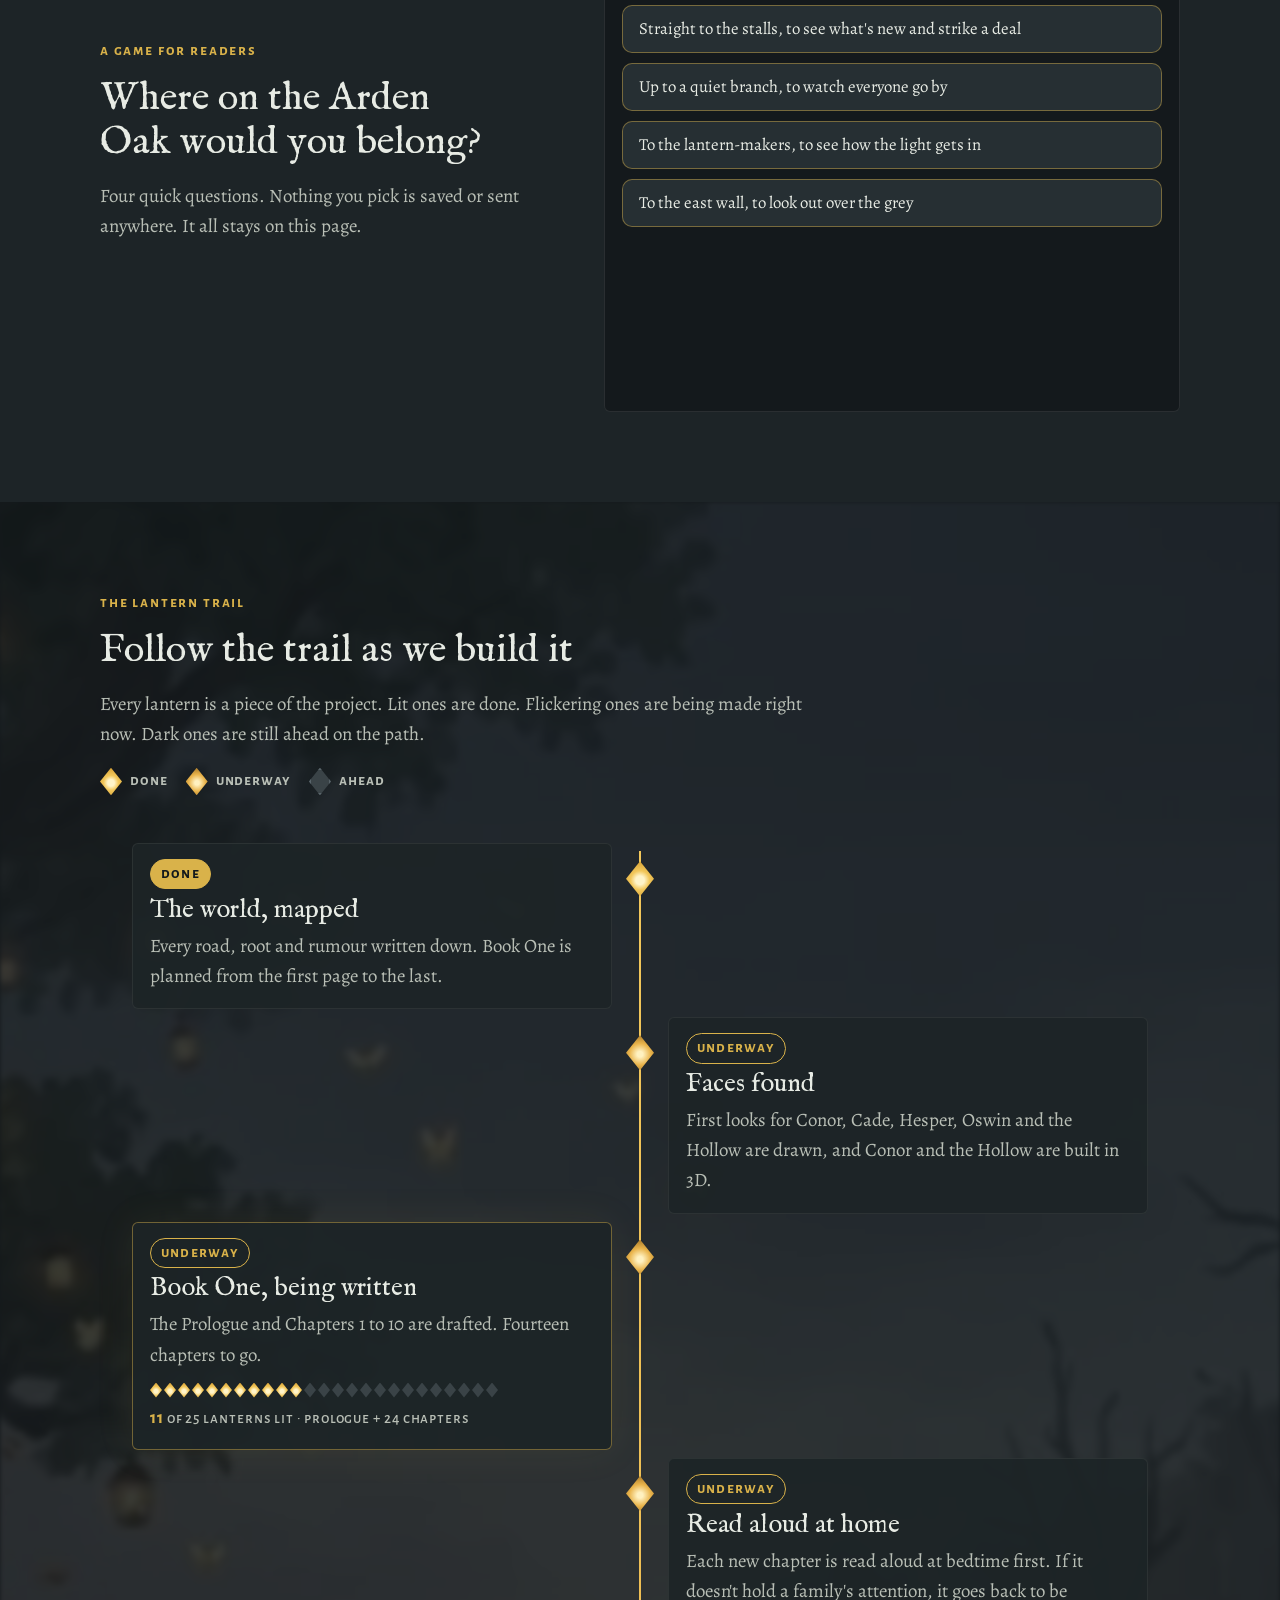
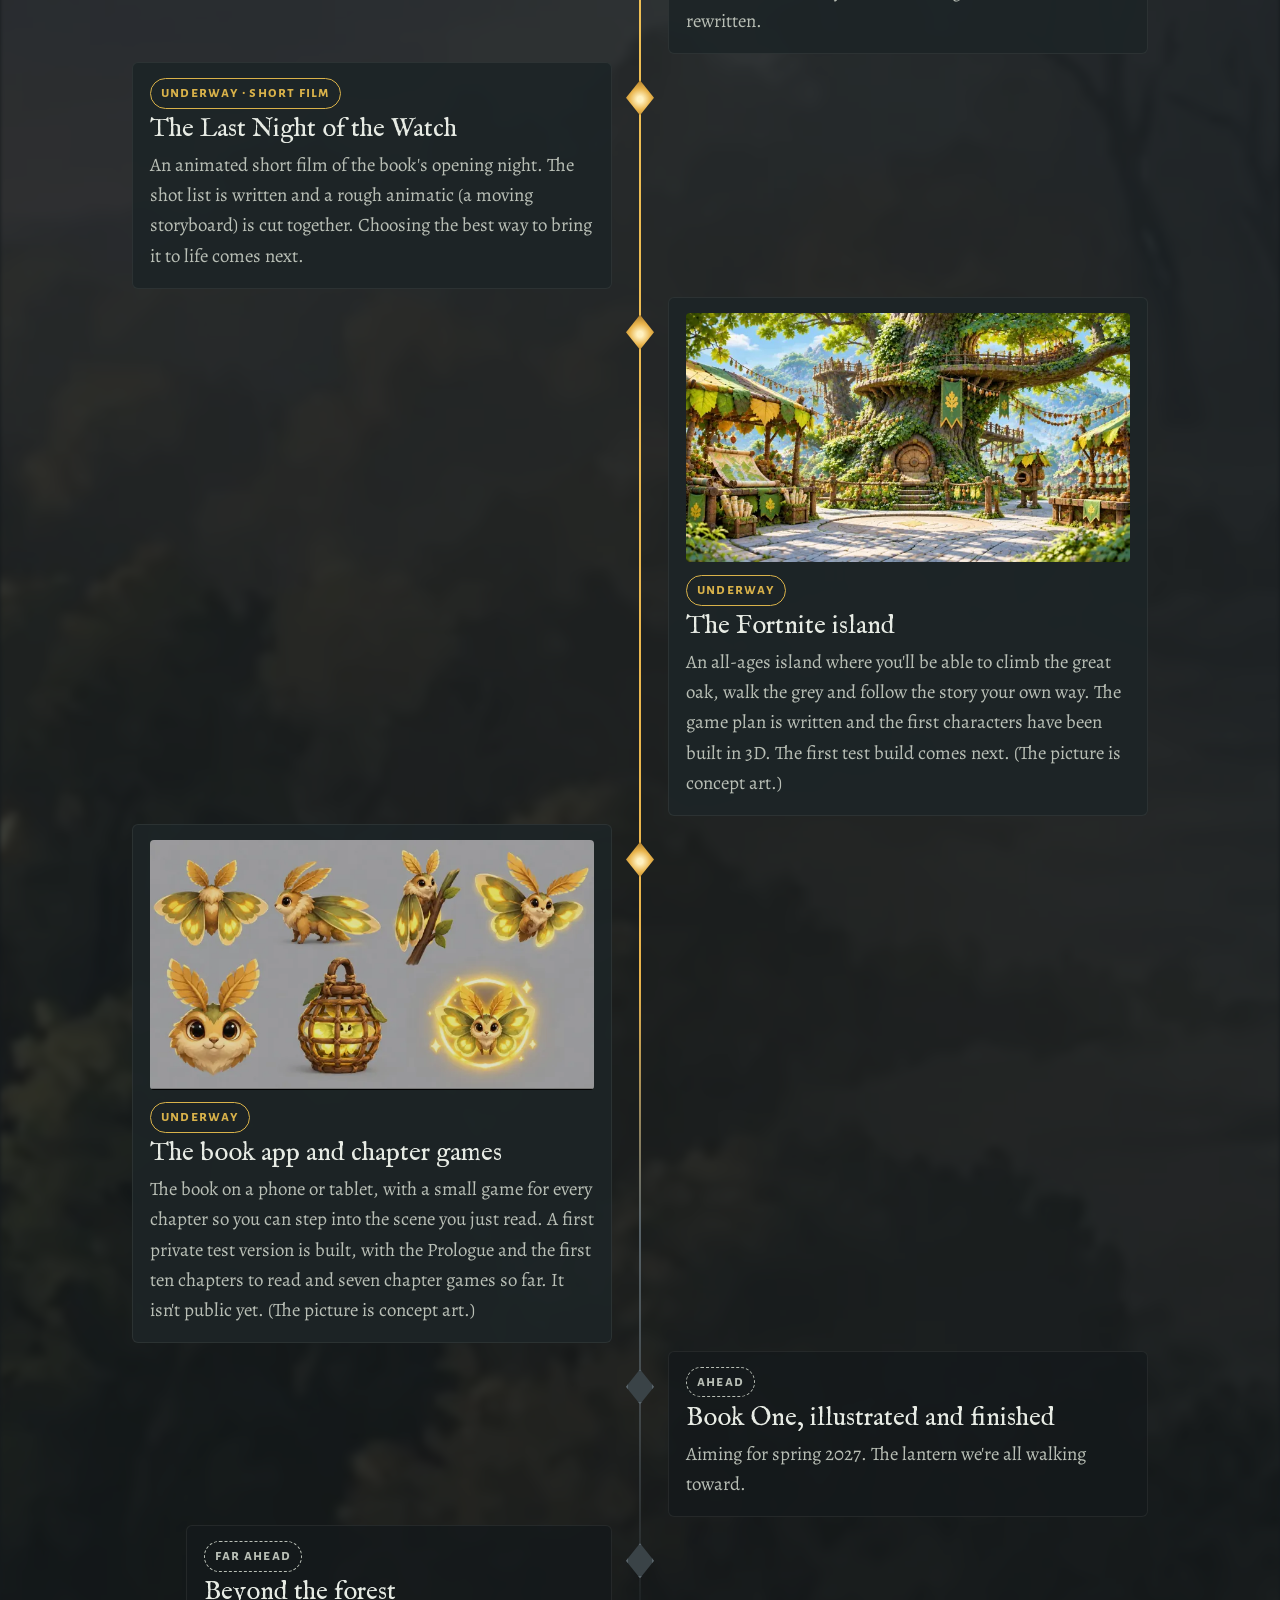
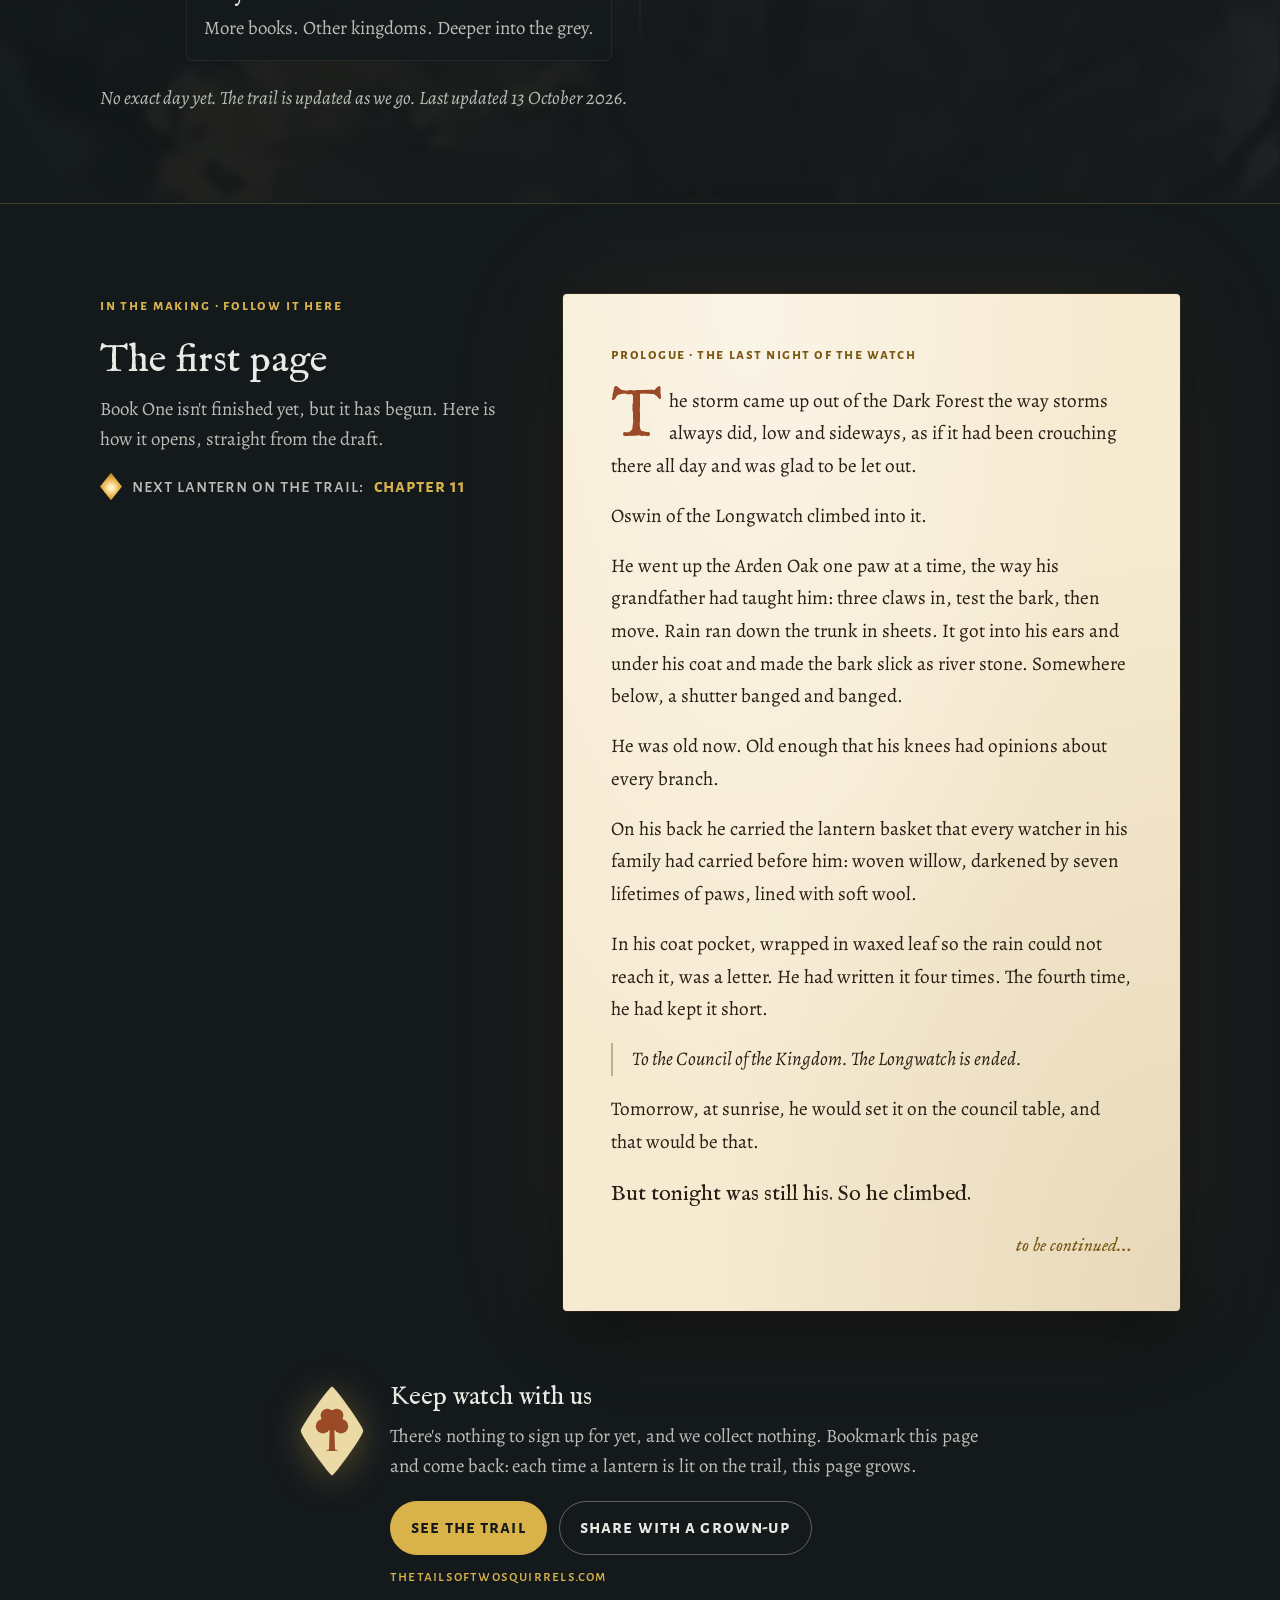
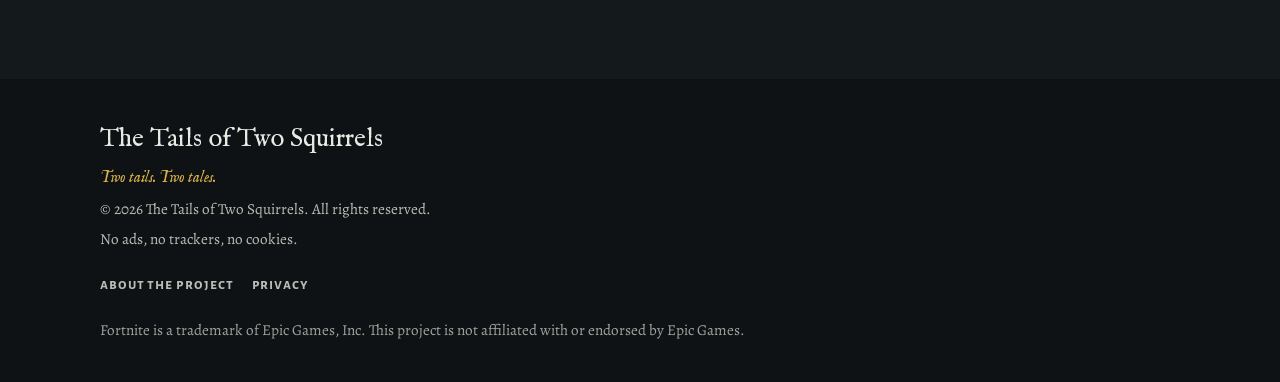
==== commit db7d69bb: "site v3k: app line (Ch 10 reader, 7 games)" ====
--- a/index.html
+++ b/index.html
@@ -268,7 +268,7 @@
           <img src="assets/img/lantern-moths-app-720.webp" width="720" height="405" loading="lazy" alt="Concept art: game-style lantern-moths with glowing golden-green wings, drawn as collectible pickups.">
           <p class="status">Underway</p>
           <h3>The book app and chapter games</h3>
-          <p>The book on a phone or tablet, with a small game for every chapter so you can step into the scene you just read. A first private test version is built, with the Prologue and the first nine chapters to read and six chapter games to play. It isn't public yet.</p>
+          <p>The book on a phone or tablet, with a small game for every chapter so you can step into the scene you just read. A first private test version is built, with the Prologue and the first ten chapters to read and seven chapter games so far. It isn't public yet. (The picture is concept art.)</p>
         </div>
       </li>
       <li class="step is-dark">
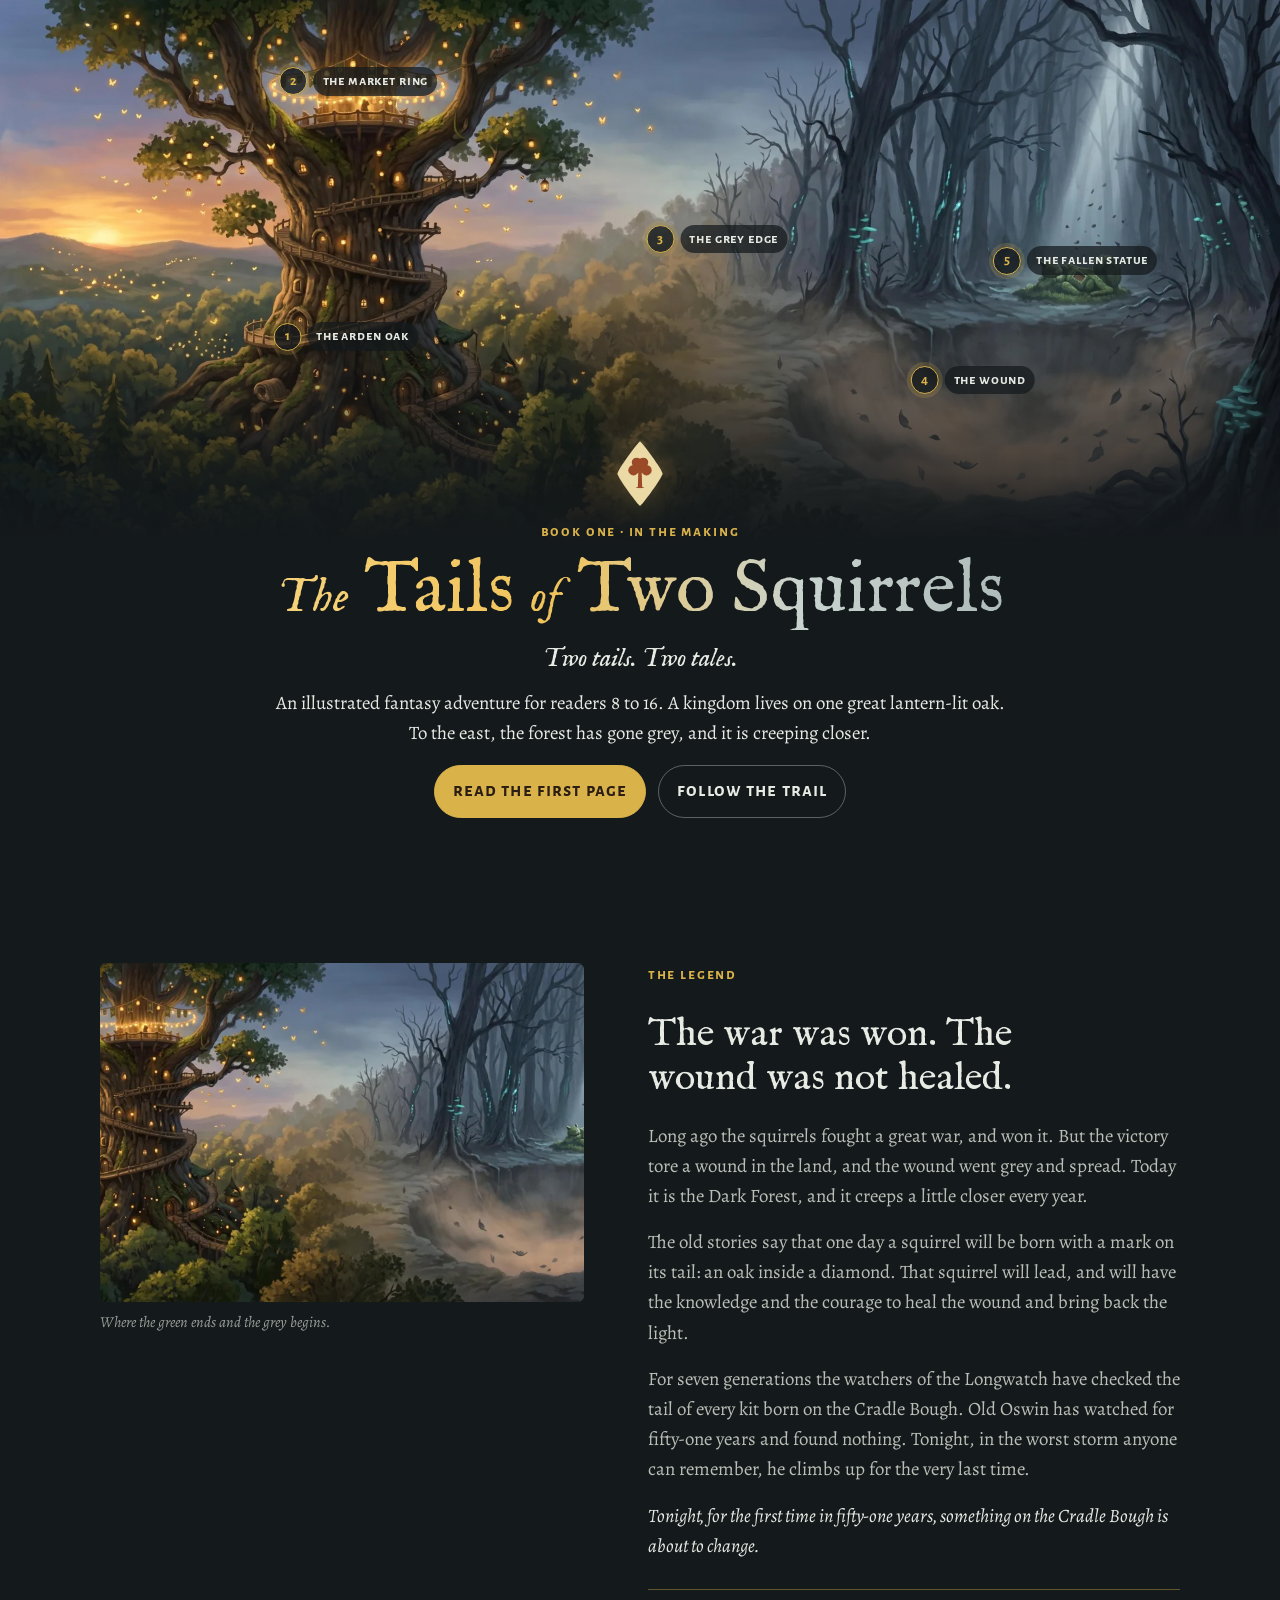
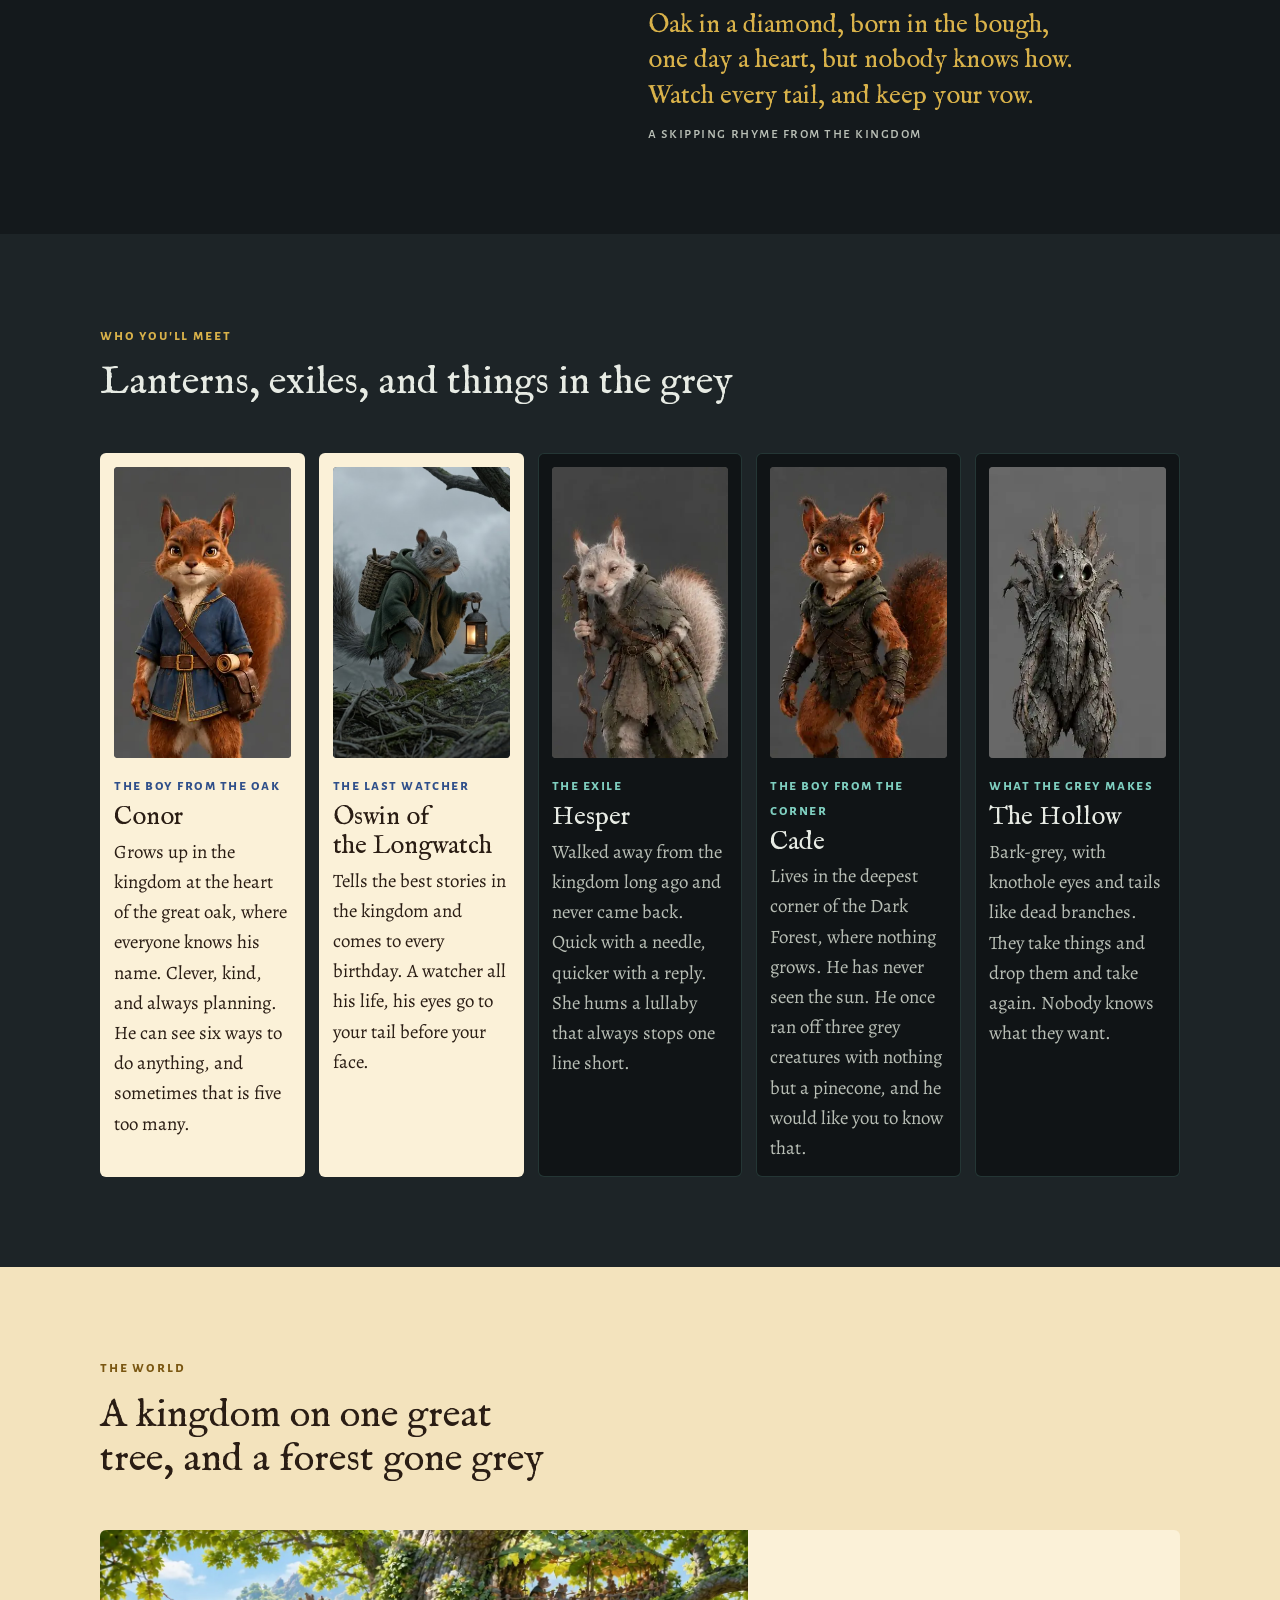
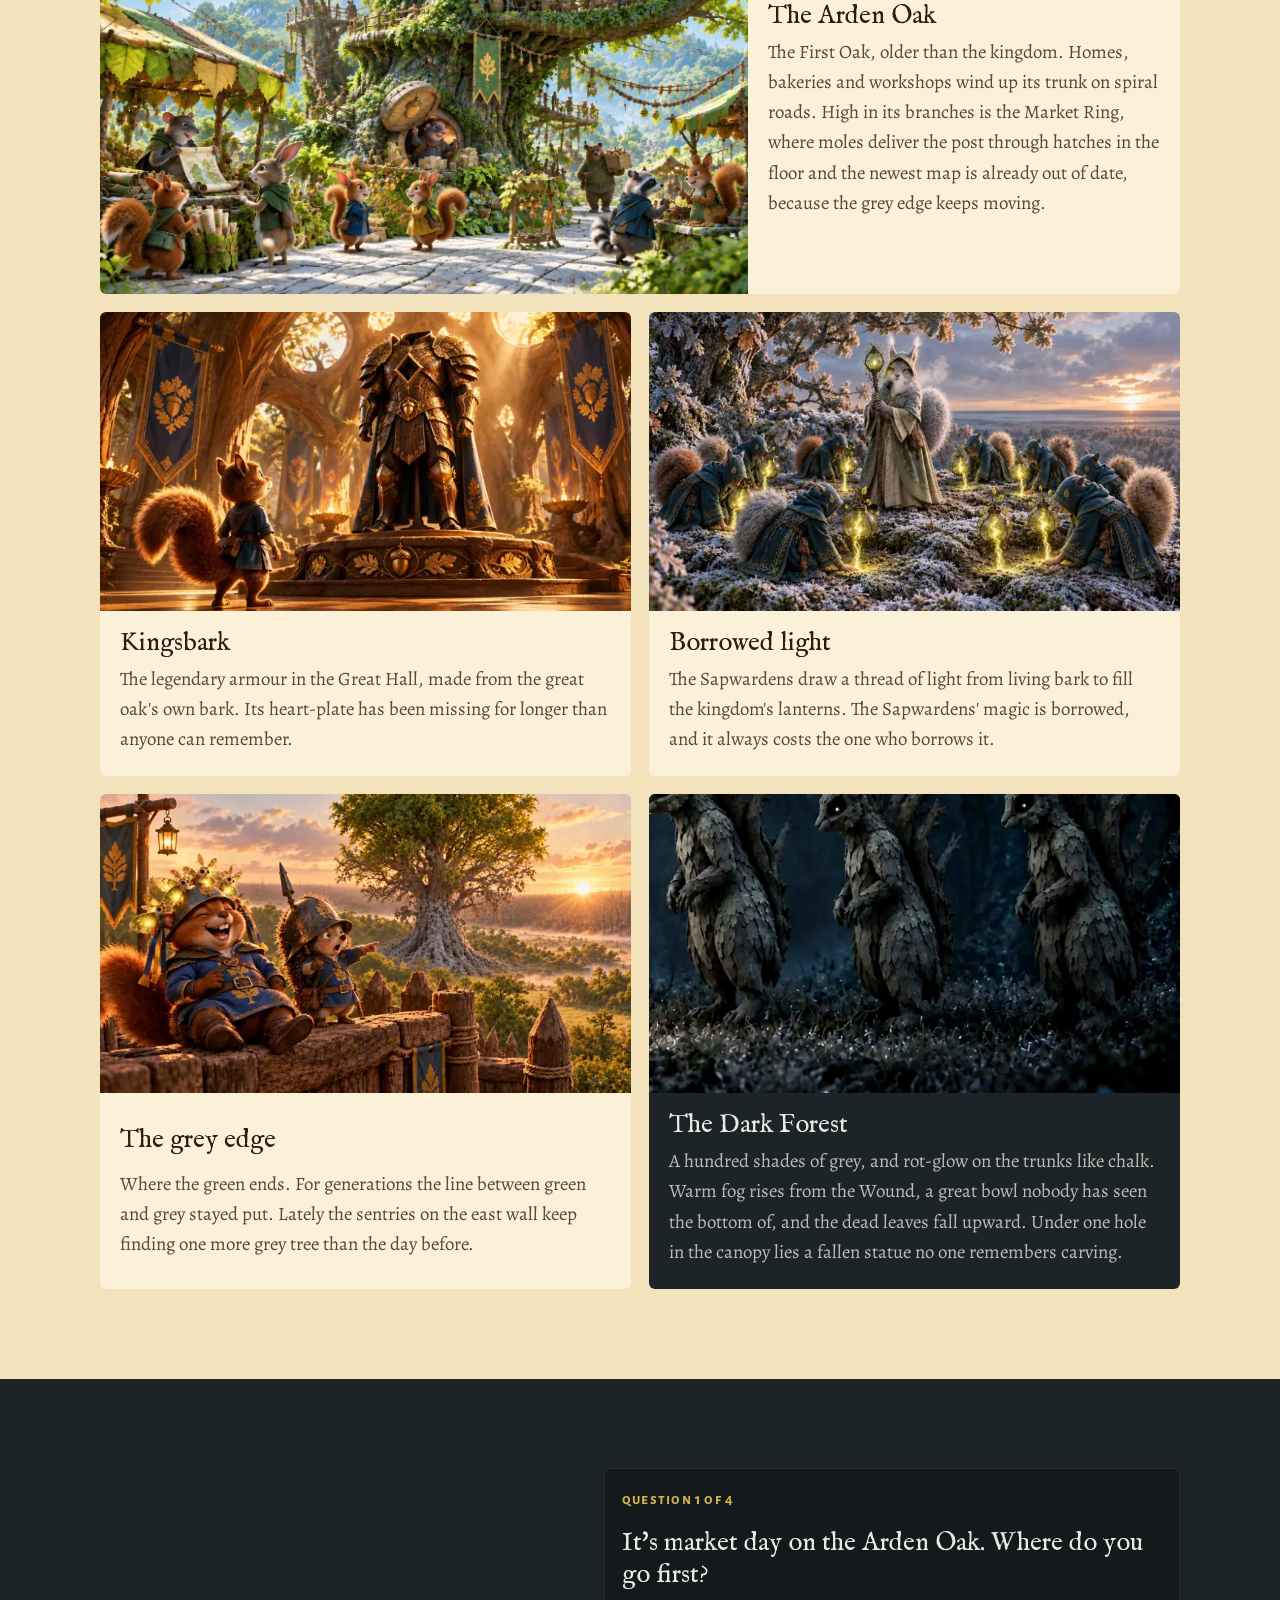
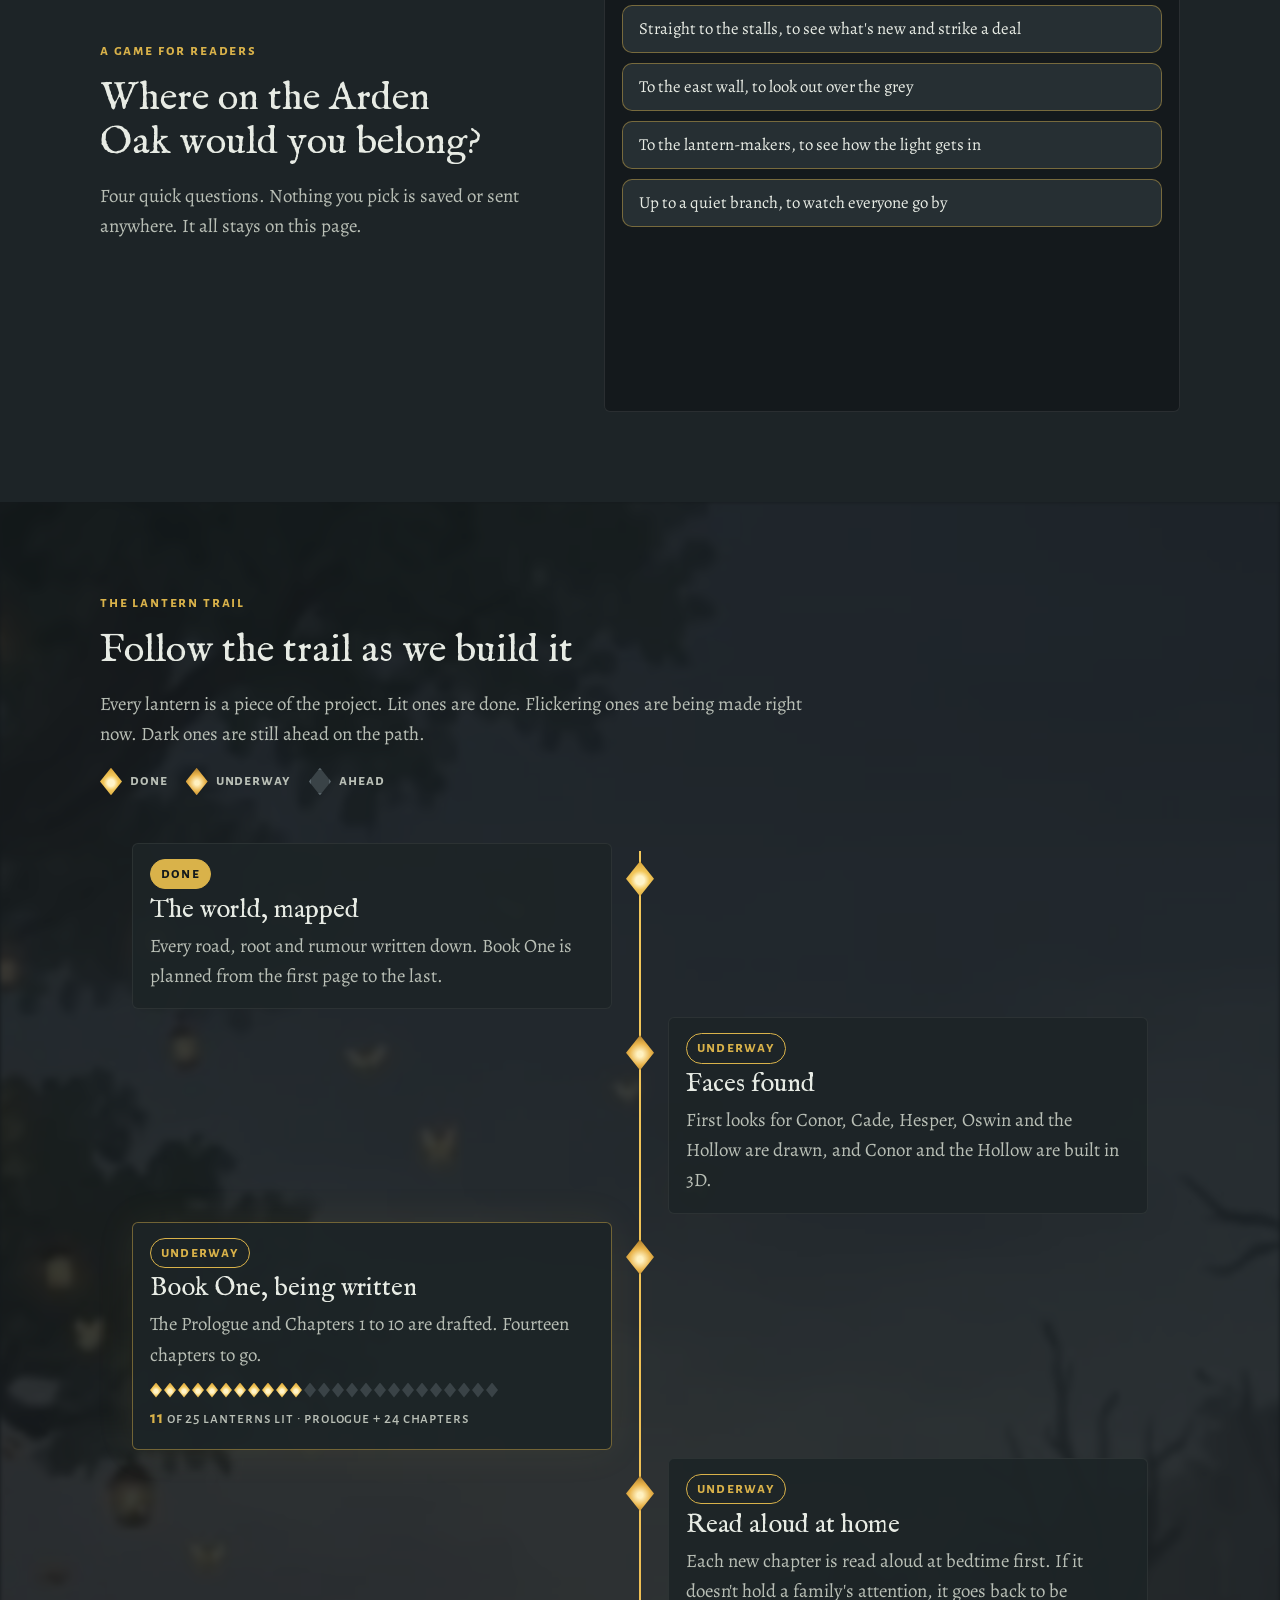
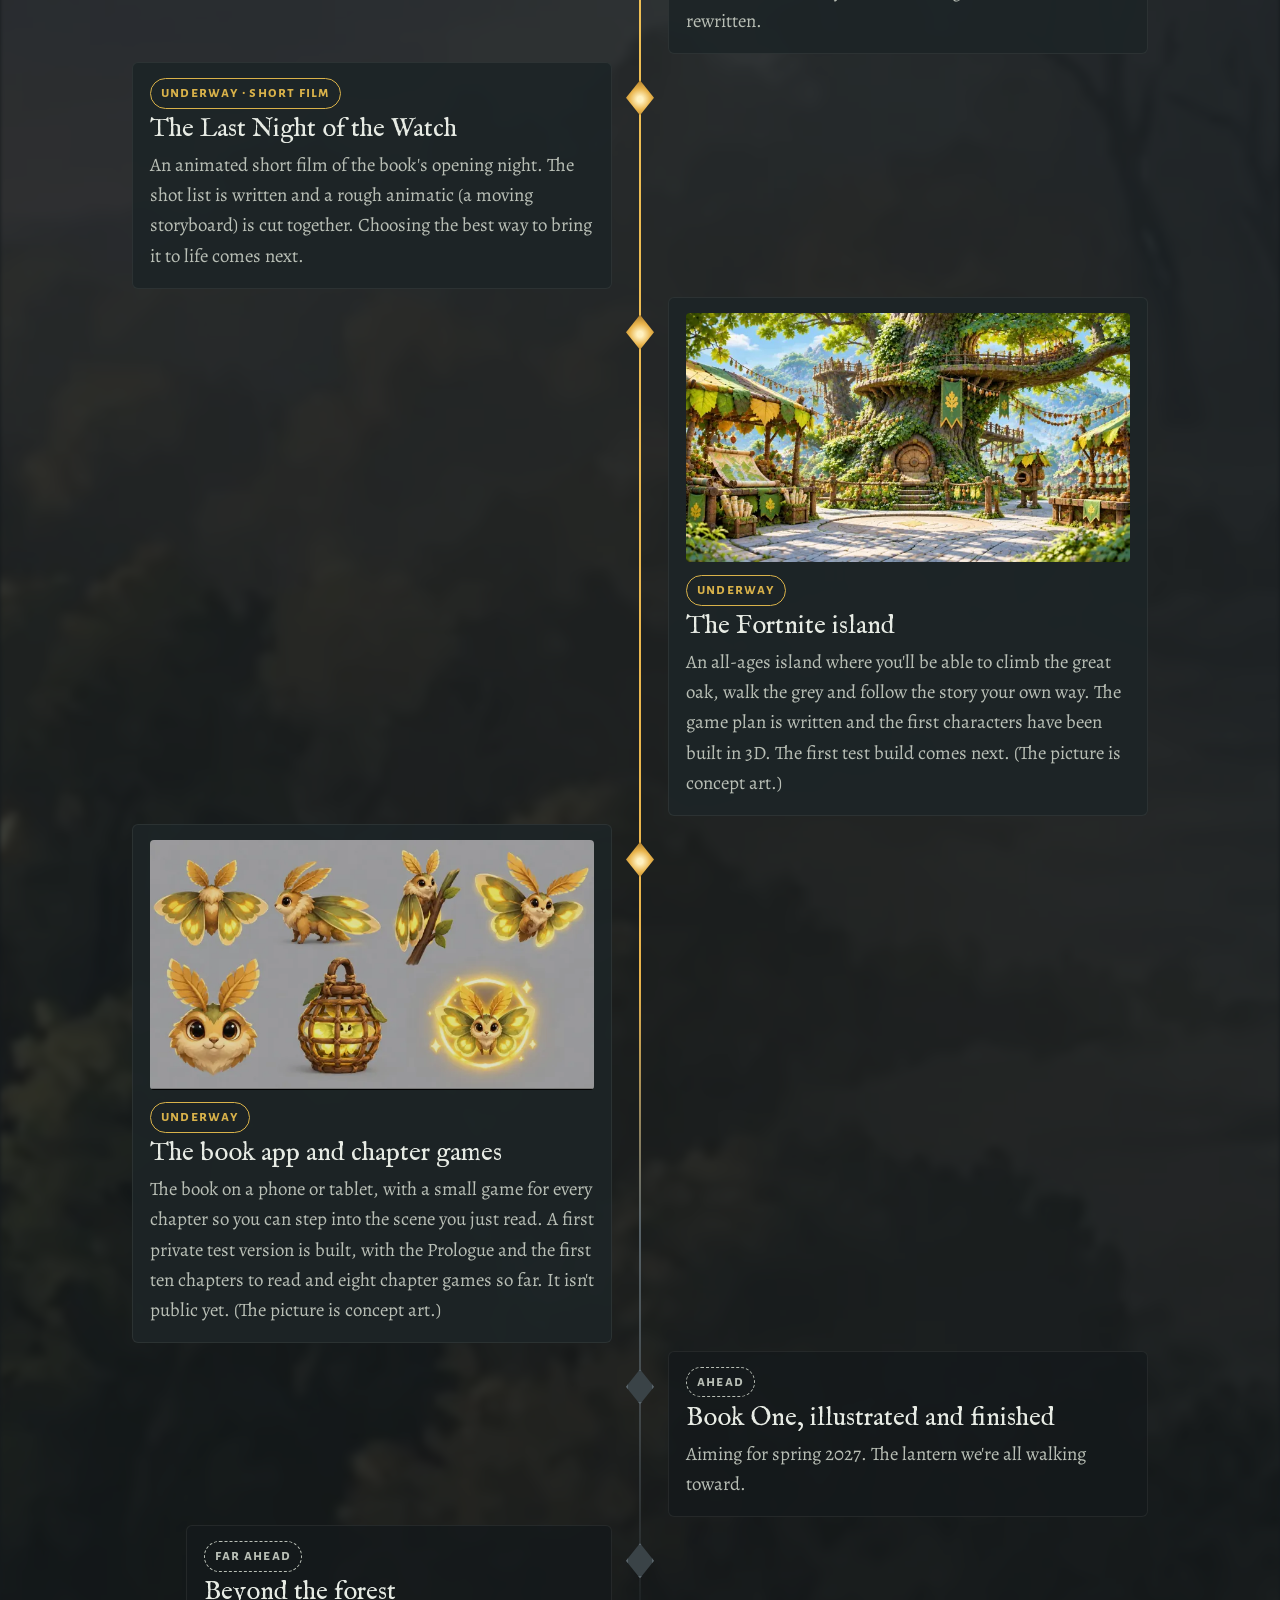
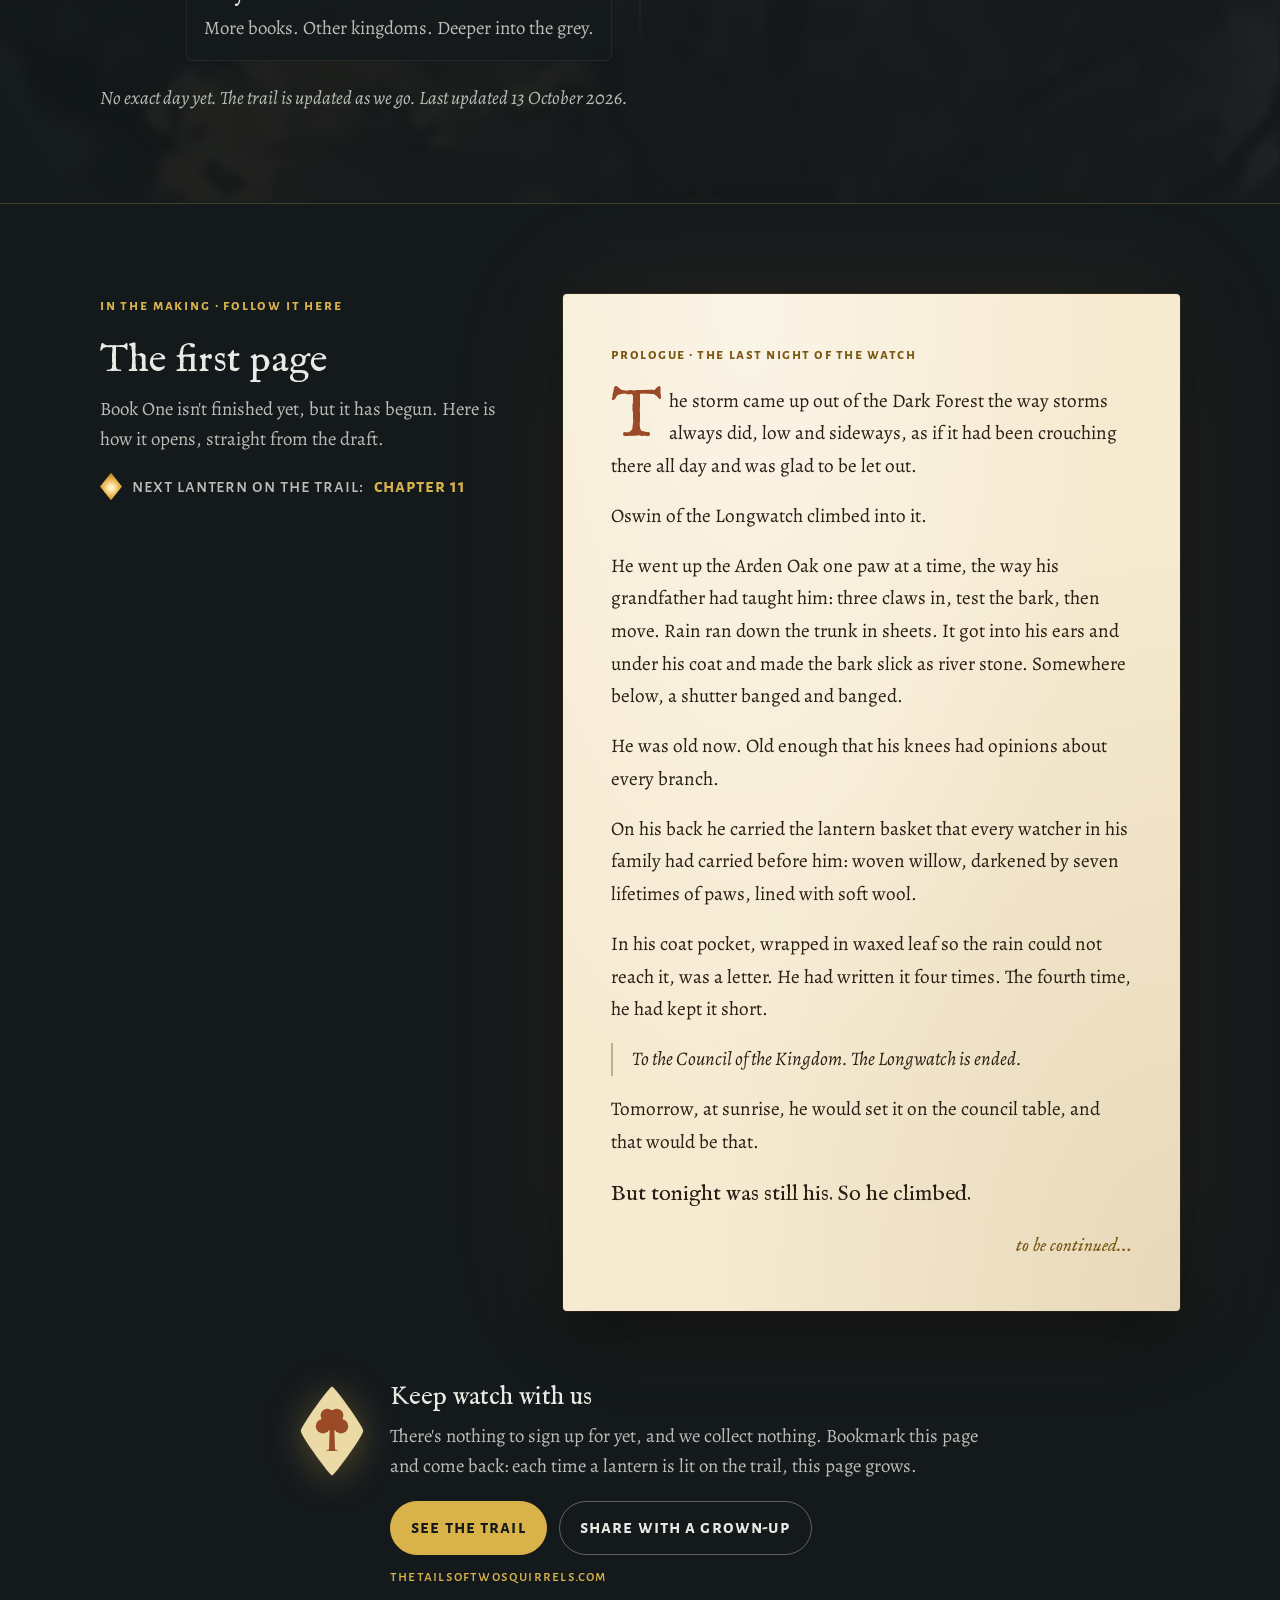
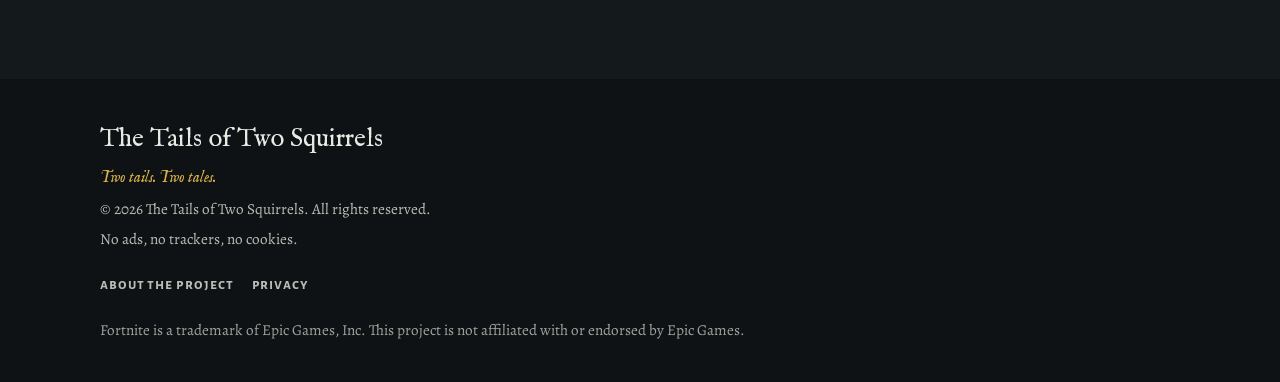
==== commit f692f824: "site v3l: app line (8 chapter games)" ====
--- a/index.html
+++ b/index.html
@@ -268,7 +268,7 @@
           <img src="assets/img/lantern-moths-app-720.webp" width="720" height="405" loading="lazy" alt="Concept art: game-style lantern-moths with glowing golden-green wings, drawn as collectible pickups.">
           <p class="status">Underway</p>
           <h3>The book app and chapter games</h3>
-          <p>The book on a phone or tablet, with a small game for every chapter so you can step into the scene you just read. A first private test version is built, with the Prologue and the first ten chapters to read and seven chapter games so far. It isn't public yet. (The picture is concept art.)</p>
+          <p>The book on a phone or tablet, with a small game for every chapter so you can step into the scene you just read. A first private test version is built, with the Prologue and the first ten chapters to read and eight chapter games so far. It isn't public yet. (The picture is concept art.)</p>
         </div>
       </li>
       <li class="step is-dark">
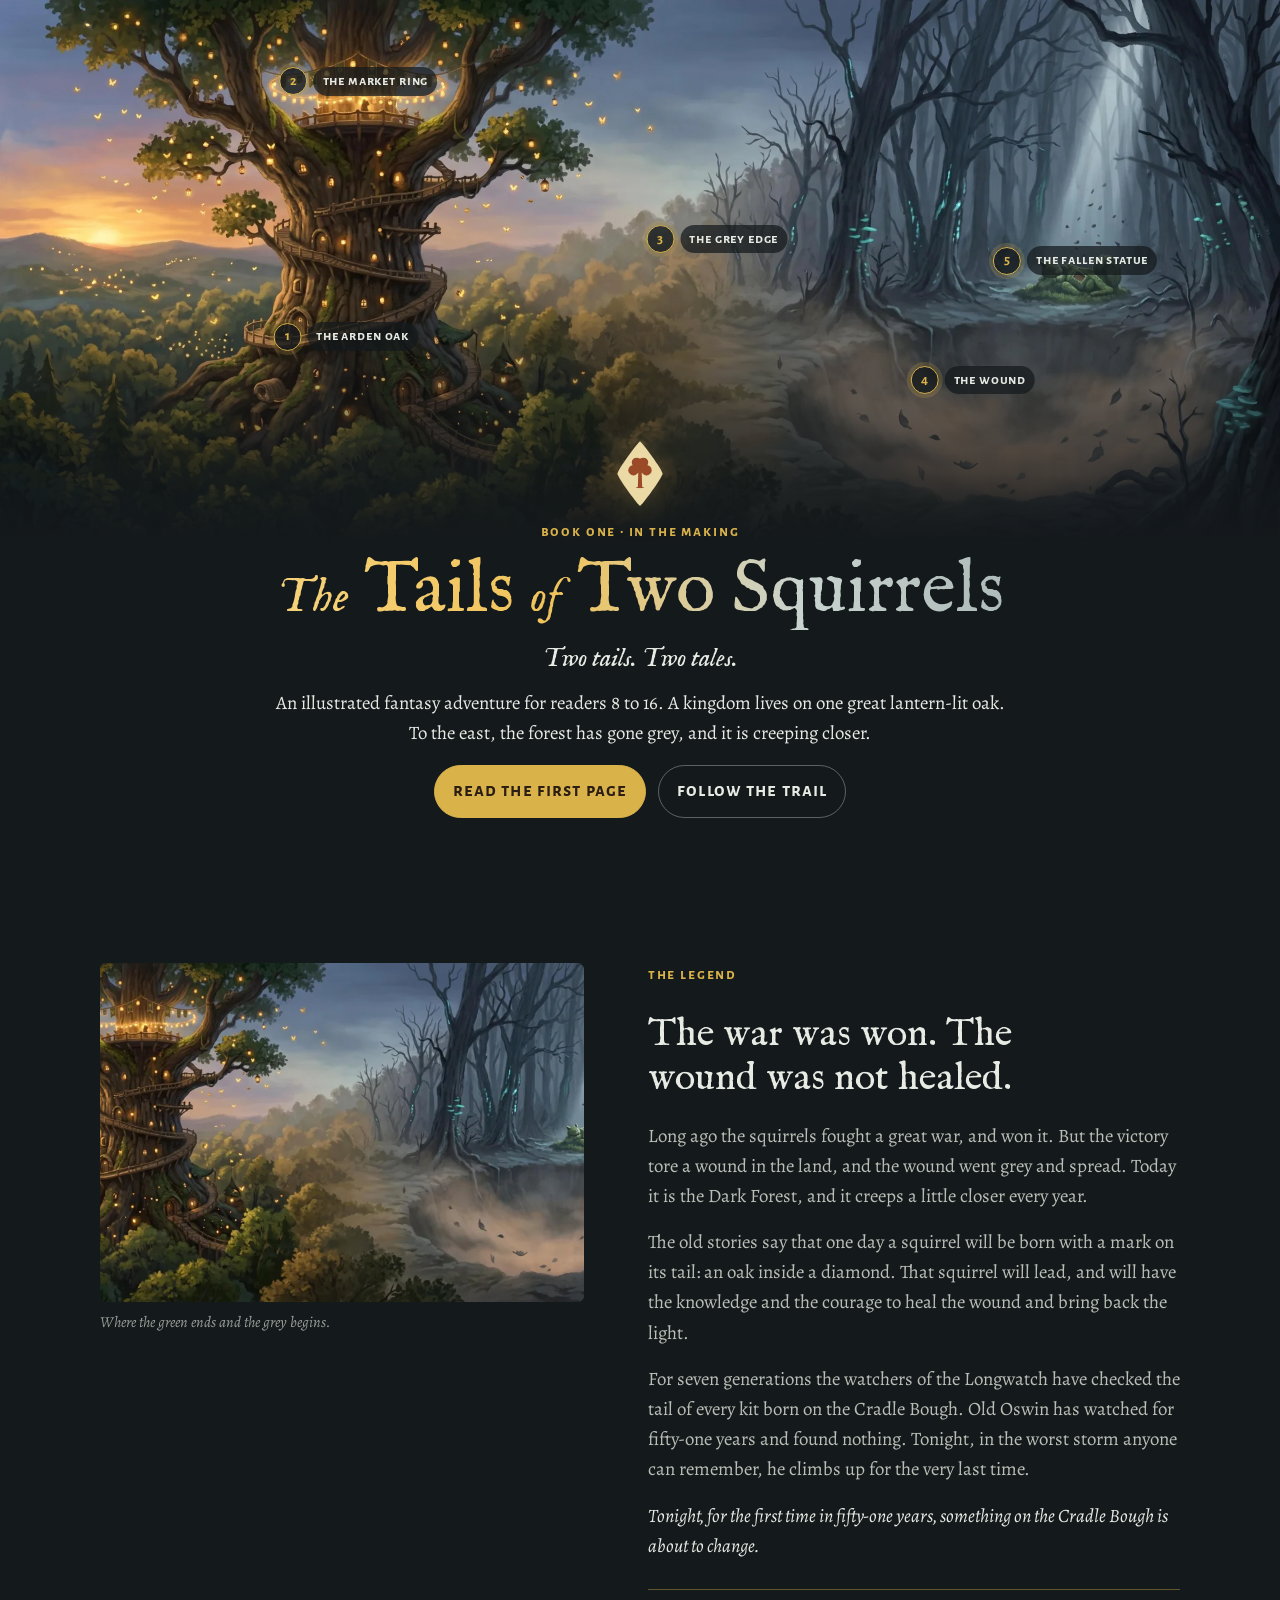
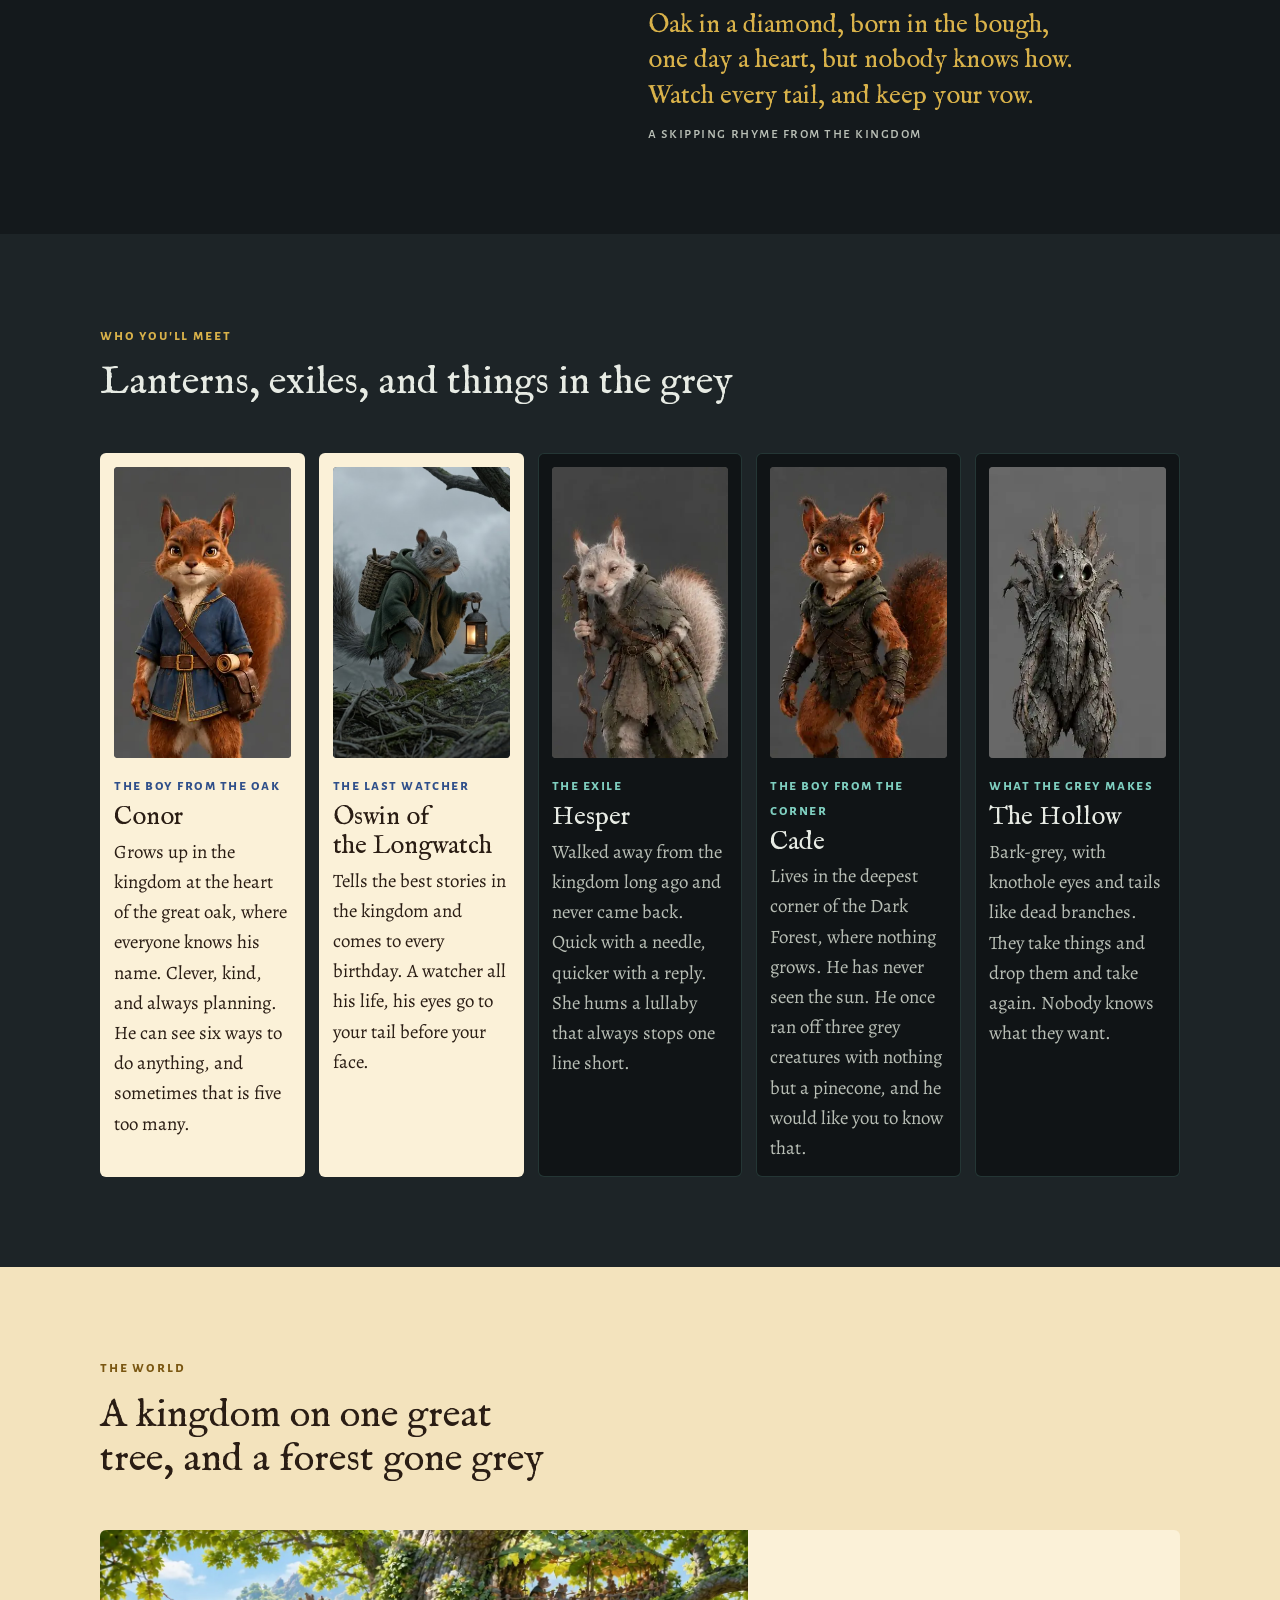
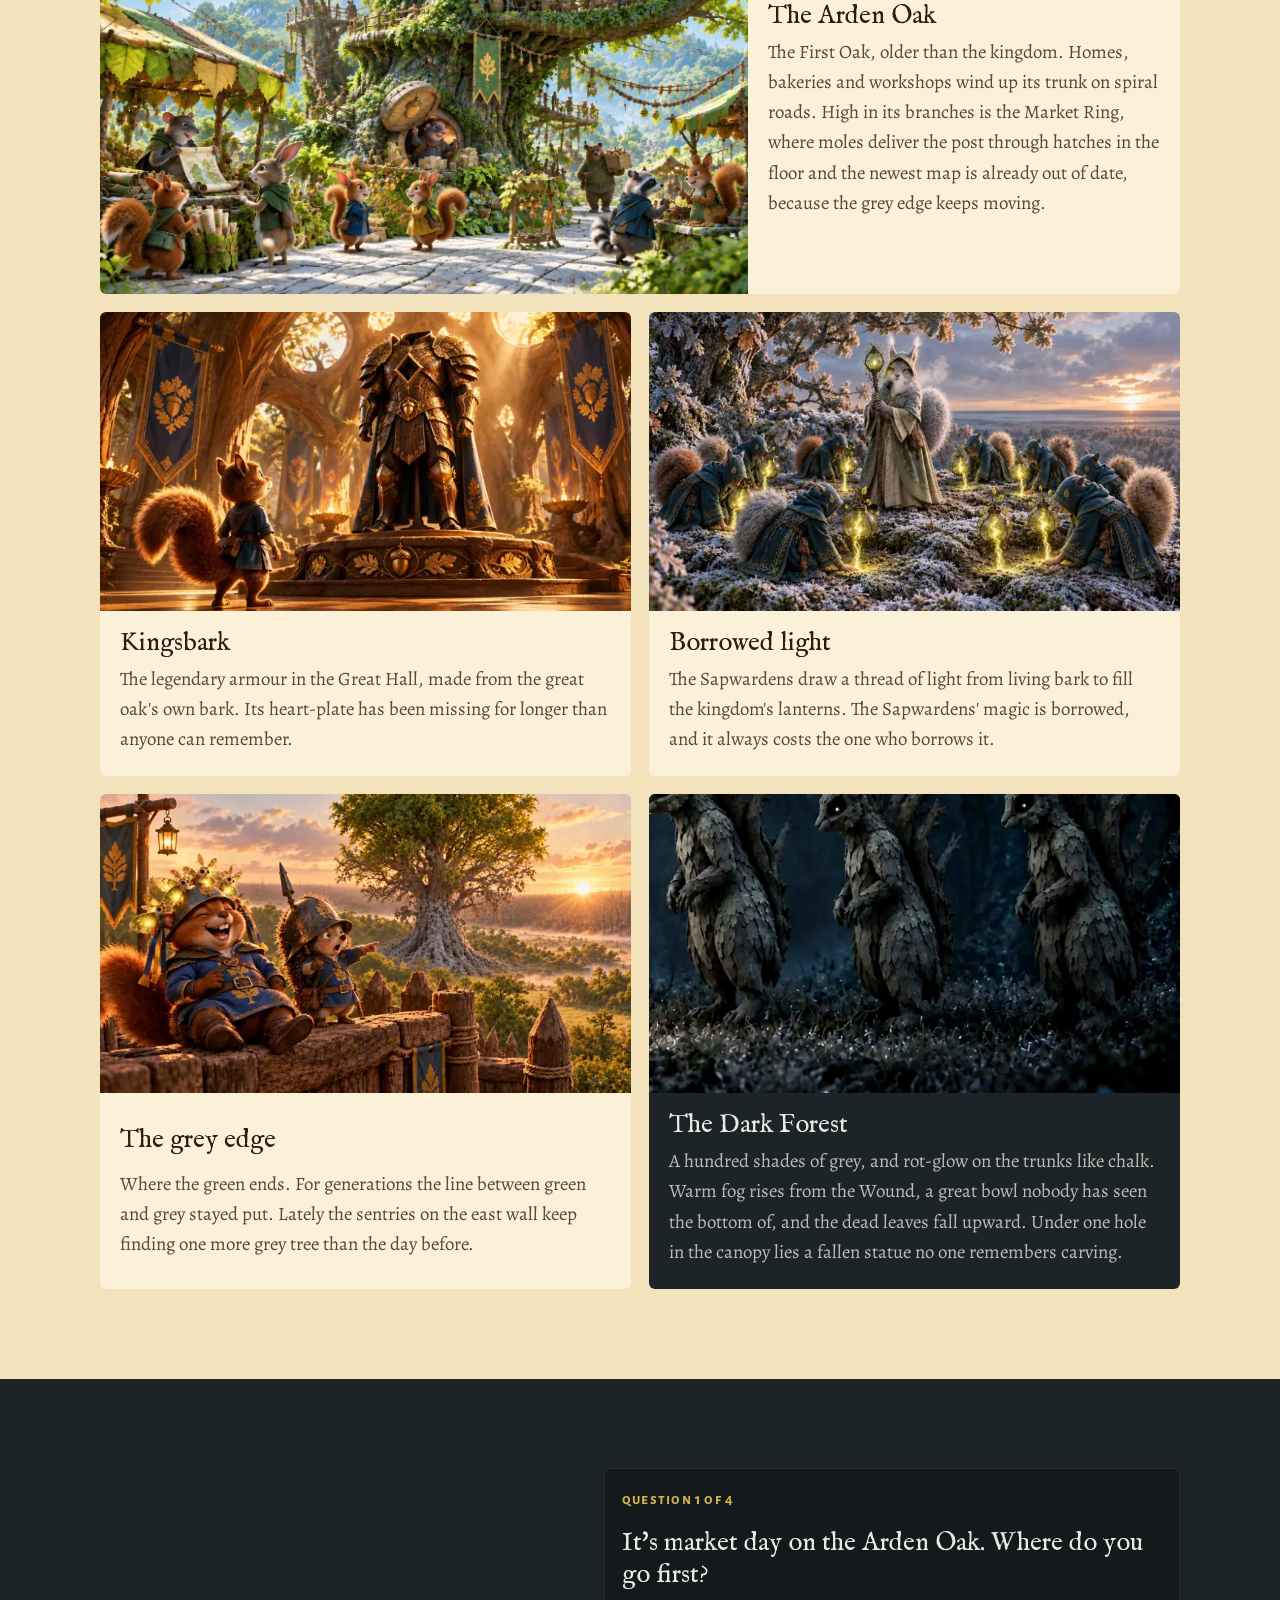
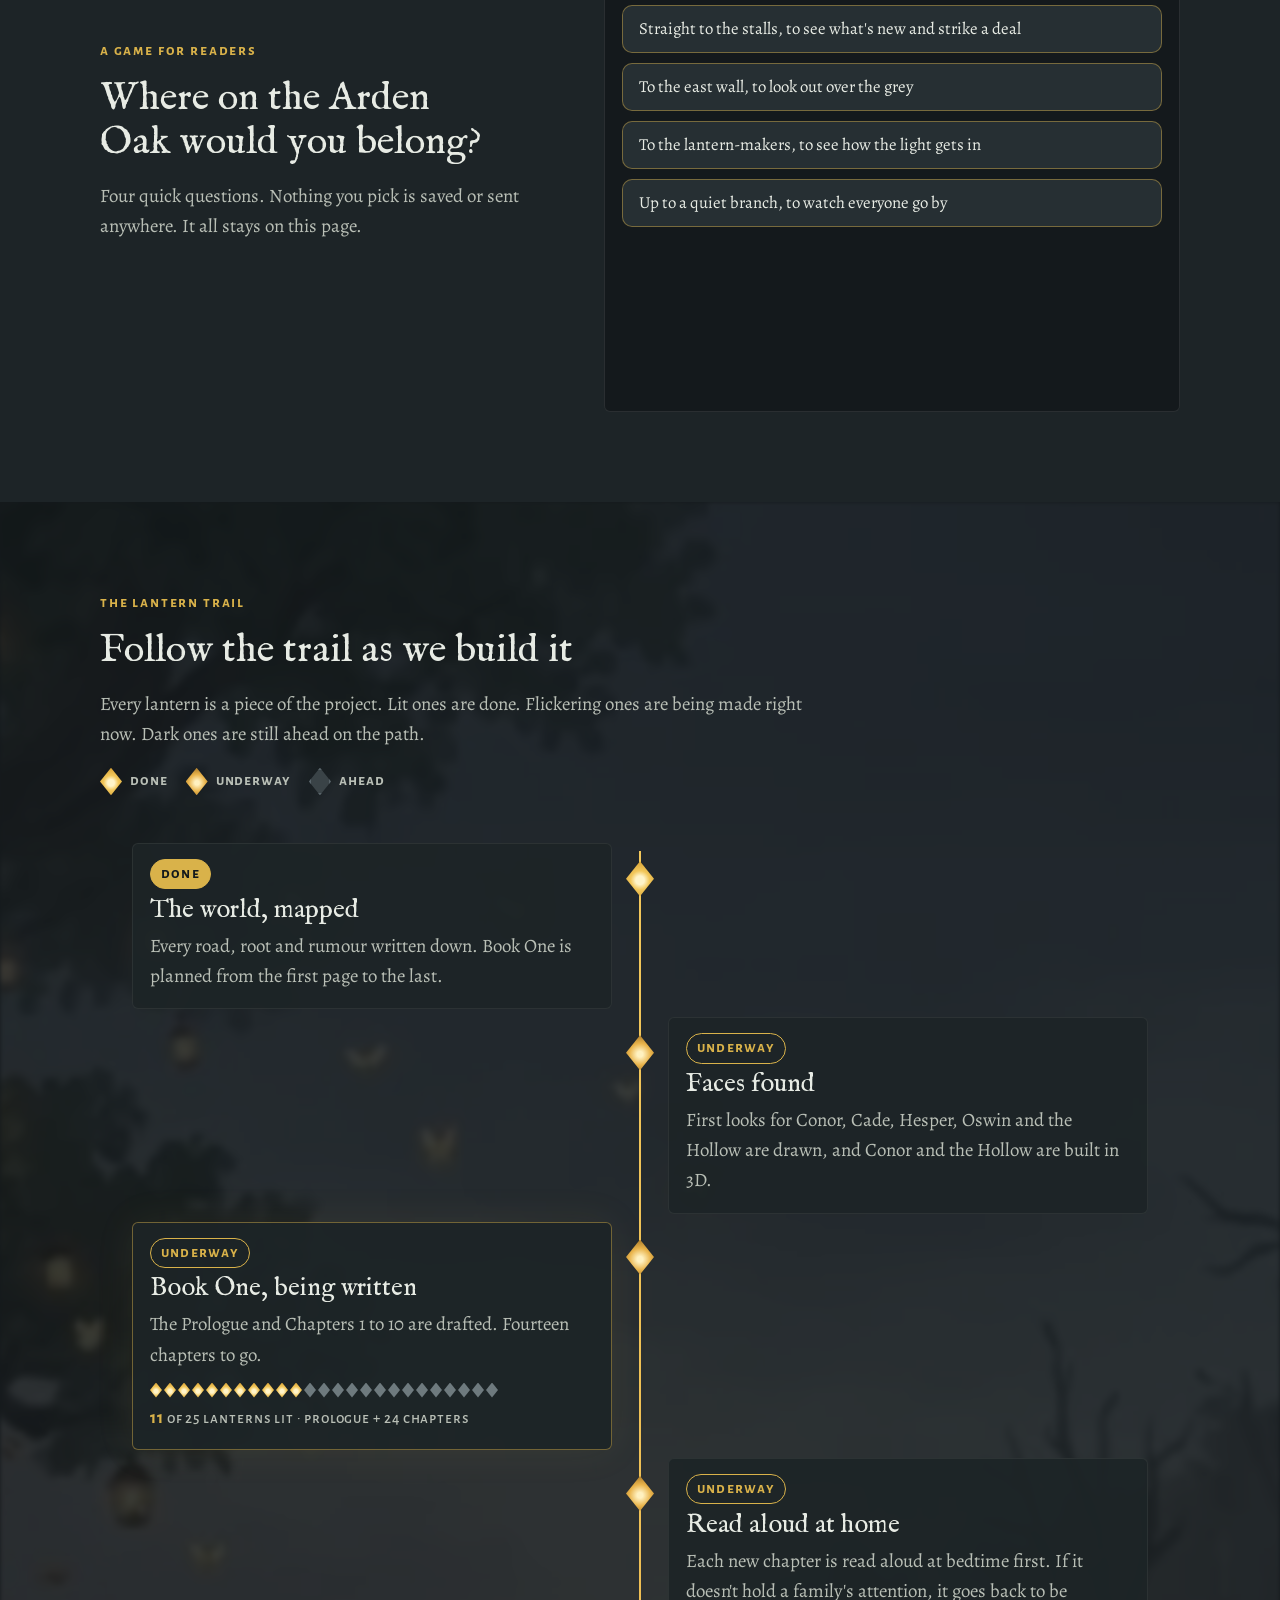
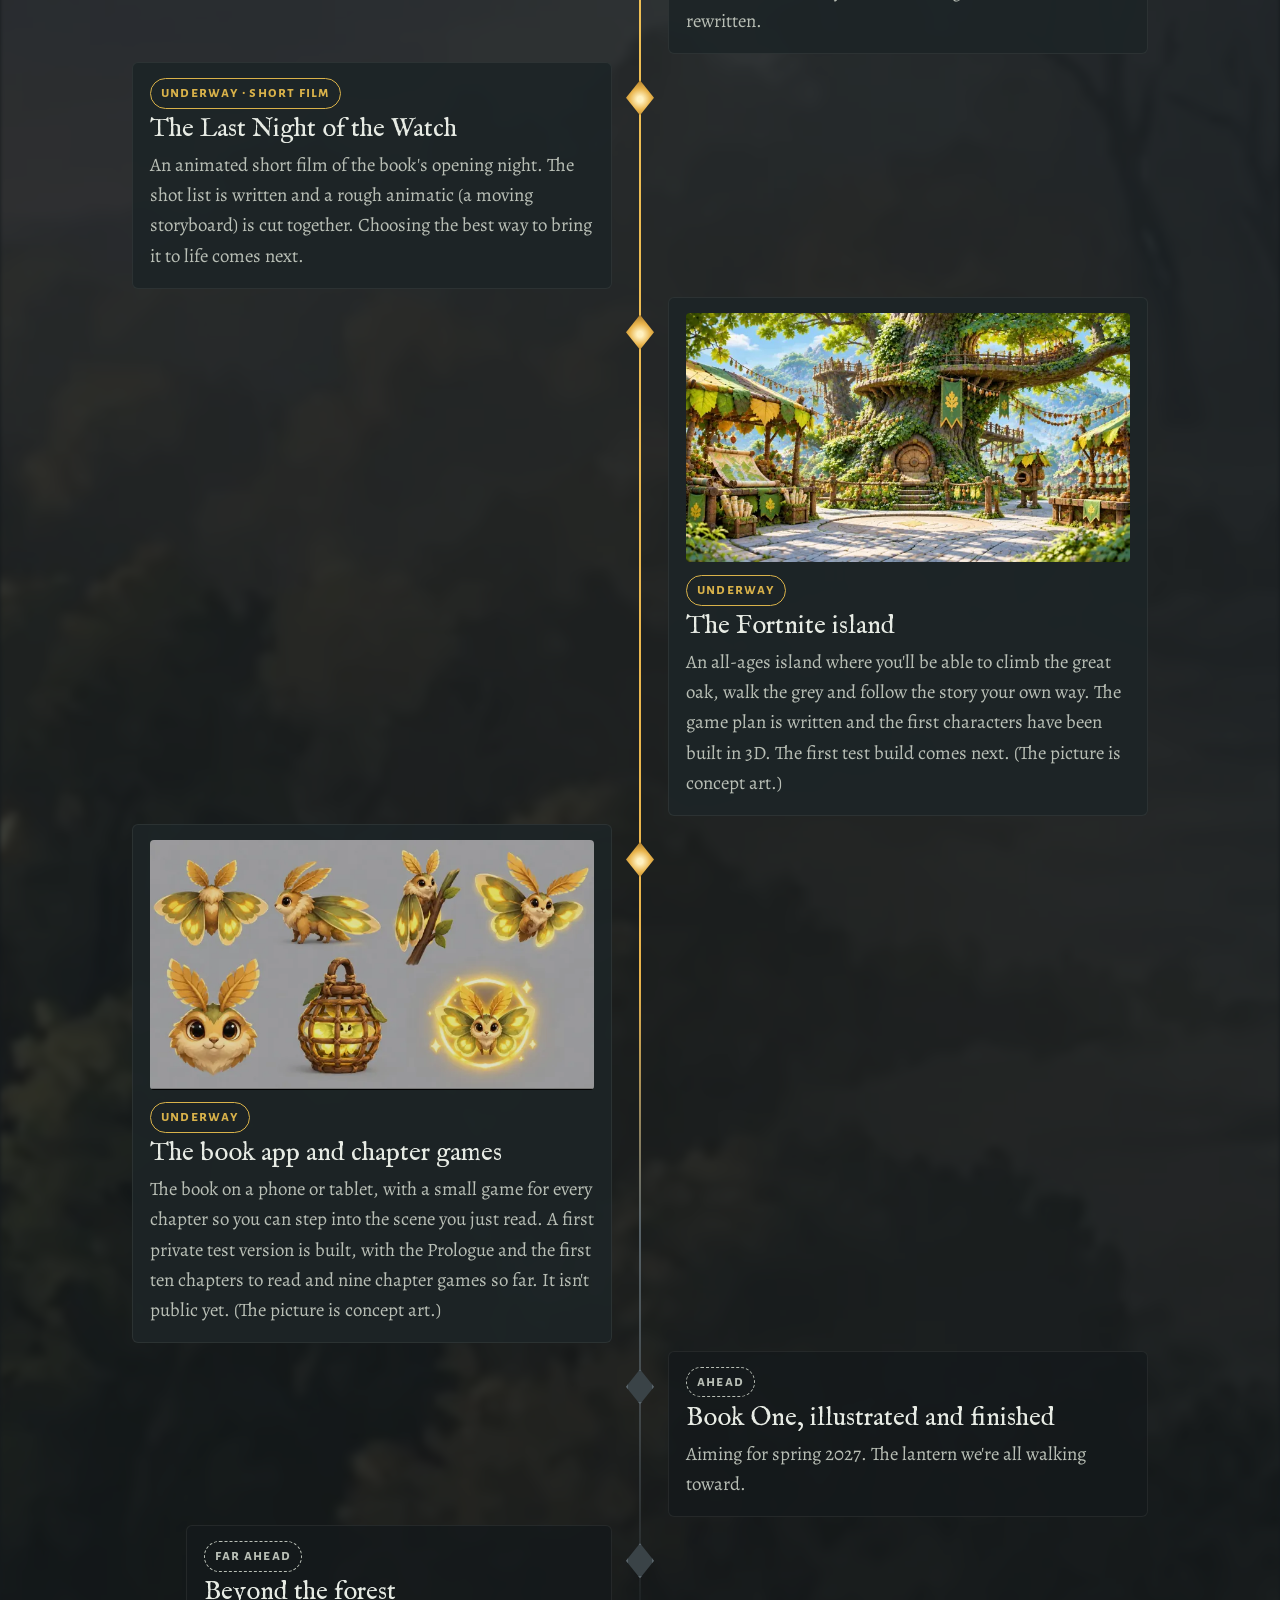
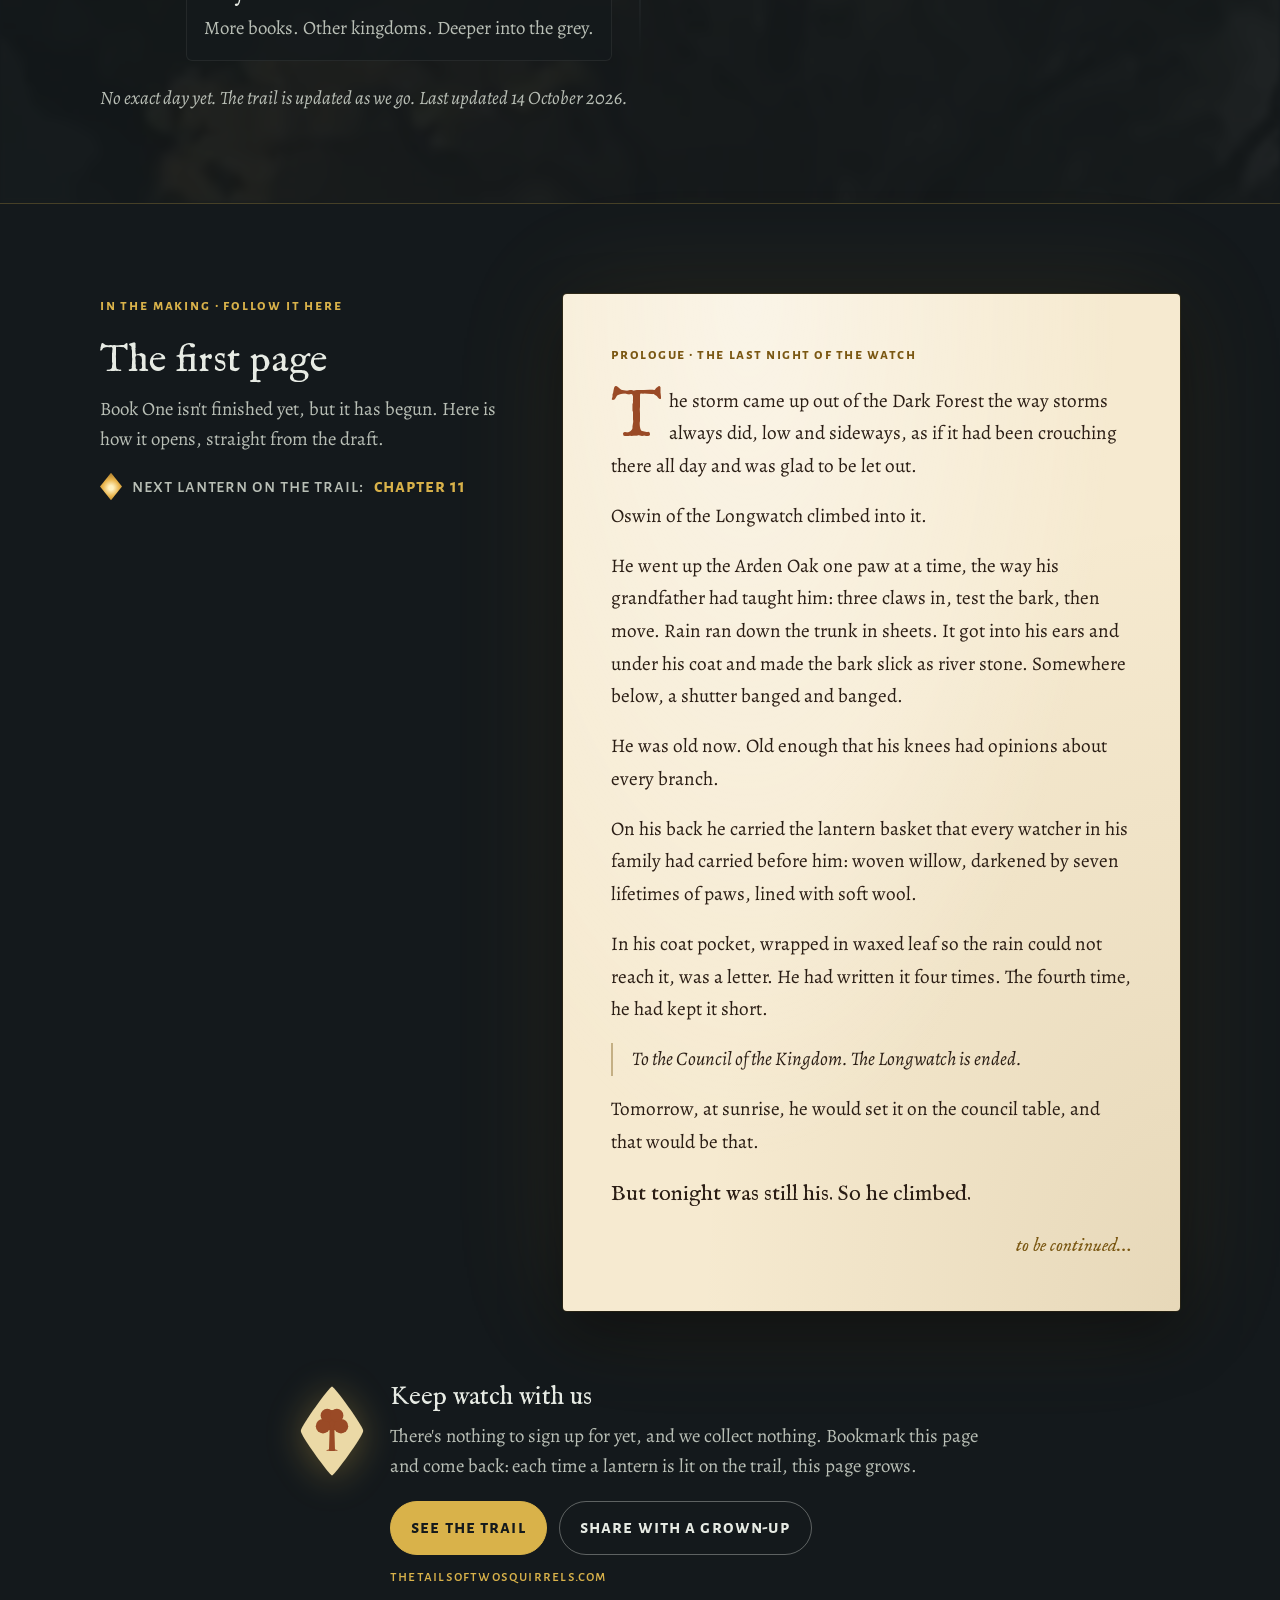
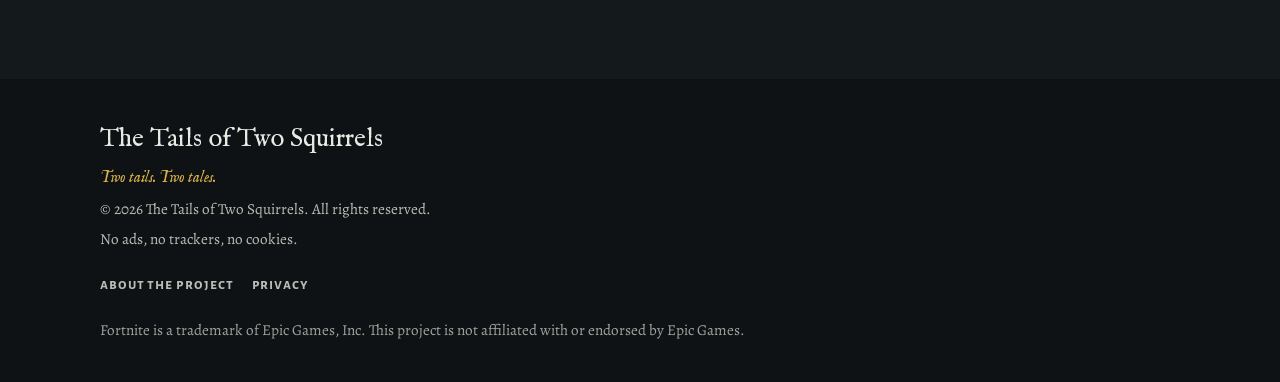
==== commit c133877e: "site v3m: privacy names both scripts; app line (9 chapter games); meter contrast" ====
--- a/index.html
+++ b/index.html
@@ -19,7 +19,7 @@
 <link rel="stylesheet" href="assets/css/site.css?v=0827ae49">
 </head>
 <body>
-<style>@media (max-width:759px){.pin-l{display:inline-block;font-size:.8rem}}.swipe-hint{z-index:2;background:rgba(20,25,28,.92);color:#f3eee0}.skip{min-height:44px}:root{--step--1:clamp(.9rem,.85rem + .15vw,.95rem)}@media (max-width:759px){.pin-l{font-size:.875rem}}.step-card{grid-template-columns:minmax(0,1fr)}.meter{flex-wrap:nowrap;gap:2px}.meter .m{flex:1 1 0;width:auto;min-width:0;max-width:12px;height:auto;aspect-ratio:12/15}@media (max-width:359px){.meter{flex-wrap:wrap;gap:3px}.meter .m{flex:0 0 calc((100% - 36px)/13);max-width:none}}.legend-art img,.place img,.step-card img{background:#2a3236}#place-dark img{filter:brightness(1.8) contrast(1.05)}.step-card img[src*="lantern-moths"]{filter:brightness(.88);opacity:1}.pin-n{font-size:.875rem}.pin-l{font-size:.875rem}@media (max-width:759px){.world-pan{width:215%}}.quiz-card{background:var(--night);border-radius:var(--radius);box-shadow:inset 0 0 0 1px rgba(231,235,228,.1);padding:20px 18px 22px;max-width:40rem;display:grid;gap:.9rem}.quiz-count{font-family:var(--f-label);font-weight:700;letter-spacing:.08em;text-transform:lowercase;color:var(--gold);font-size:.95rem;margin:0}.quiz-q{font-family:var(--f-display);color:var(--mist);font-size:var(--step-1);line-height:1.25;margin:0}.quiz-opts{list-style:none;margin:0;padding:0;display:grid;gap:10px}.quiz-opts button,.quiz-again{font:inherit;font-size:1.05rem;text-align:left;width:100%;min-height:48px;padding:11px 16px;border-radius:10px;border:1.5px solid rgba(217,178,74,.45);background:#262f33;color:var(--mist);cursor:pointer;line-height:1.35}.quiz-opts button:hover,.quiz-opts button:focus-visible{border-color:var(--gold);outline:none;box-shadow:0 0 0 2px var(--gold)}.quiz-result{display:grid;gap:.75rem}.quiz-result img{width:100%;height:auto;aspect-ratio:16/9;object-fit:cover;border-radius:var(--radius);background:#2a3236}.quiz-result h3{font-family:var(--f-display);color:var(--gold);font-size:var(--step-1);margin:0;line-height:1.2}.quiz-result p{margin:0}.quiz-actions{display:flex;flex-wrap:wrap;gap:10px}.quiz-again{width:auto;text-align:center;font-family:var(--f-label);font-weight:700;letter-spacing:.06em;text-transform:lowercase;border-radius:999px}.quiz-q:focus{outline:none}.quiz-opts button:active{background:#33403f;border-color:var(--gold)}.quiz-sr{position:absolute;width:1px;height:1px;overflow:hidden;clip:rect(0 0 0 0);white-space:nowrap;margin:0}.quiz-note{font-size:.95rem;margin:0;color:var(--ash)}@media (max-width:759px){.pin:nth-child(3){transform:translate(calc(-100% + 22px),-50%)}.pin:nth-child(3) a{flex-direction:row-reverse}}@media (max-width:359px){.mark{width:44px}.hero-copy{gap:.55rem}.world-pan{width:150%}.hero-copy .eyebrow{margin-bottom:0}}.world-fade{z-index:1}.pins{z-index:2}.hero-copy{z-index:3;pointer-events:none}.hero-copy a{pointer-events:auto}@media (min-width:760px) and (max-height:1100px){#world{max-height:max(34vw,calc(100vh - 340px))}.hero-copy{margin-top:-6.5rem;gap:.55rem;padding-bottom:56px}.hero-copy .mark{width:52px}.pin:nth-child(4){top:70%}}@media (min-width:1000px) and (max-height:1100px){.title{max-width:none}.hero-sub{max-width:46rem}}@media (min-width:960px){#find-your-place .wrap{display:grid;grid-template-columns:minmax(0,1fr) minmax(0,36rem);column-gap:clamp(2rem,5vw,4.5rem);align-items:center}#find-your-place .section-head{margin-bottom:0}#find-your-place .quiz-card{width:100%;max-width:none;min-height:34rem;align-content:start}#find-your-place .quiz-result img{aspect-ratio:2/1}}</style>
+<style>@media (max-width:759px){.pin-l{display:inline-block;font-size:.8rem}}.swipe-hint{z-index:2;background:rgba(20,25,28,.92);color:#f3eee0}.skip{min-height:44px}:root{--step--1:clamp(.9rem,.85rem + .15vw,.95rem)}@media (max-width:759px){.pin-l{font-size:.875rem}}.step-card{grid-template-columns:minmax(0,1fr)}.meter{flex-wrap:nowrap;gap:2px}.meter .m{flex:1 1 0;width:auto;min-width:0;max-width:12px;height:auto;aspect-ratio:12/15}@media (max-width:359px){.meter{flex-wrap:wrap;gap:3px}.meter .m{flex:0 0 calc((100% - 36px)/13);max-width:none}}.legend-art img,.place img,.step-card img{background:#2a3236}#place-dark img{filter:brightness(1.8) contrast(1.05)}.step-card img[src*="lantern-moths"]{filter:brightness(.88);opacity:1}.pin-n{font-size:.875rem}.pin-l{font-size:.875rem}@media (max-width:759px){.world-pan{width:215%}}.quiz-card{background:var(--night);border-radius:var(--radius);box-shadow:inset 0 0 0 1px rgba(231,235,228,.1);padding:20px 18px 22px;max-width:40rem;display:grid;gap:.9rem}.quiz-count{font-family:var(--f-label);font-weight:700;letter-spacing:.08em;text-transform:lowercase;color:var(--gold);font-size:.95rem;margin:0}.quiz-q{font-family:var(--f-display);color:var(--mist);font-size:var(--step-1);line-height:1.25;margin:0}.quiz-opts{list-style:none;margin:0;padding:0;display:grid;gap:10px}.quiz-opts button,.quiz-again{font:inherit;font-size:1.05rem;text-align:left;width:100%;min-height:48px;padding:11px 16px;border-radius:10px;border:1.5px solid rgba(217,178,74,.45);background:#262f33;color:var(--mist);cursor:pointer;line-height:1.35}.quiz-opts button:hover,.quiz-opts button:focus-visible{border-color:var(--gold);outline:none;box-shadow:0 0 0 2px var(--gold)}.quiz-result{display:grid;gap:.75rem}.quiz-result img{width:100%;height:auto;aspect-ratio:16/9;object-fit:cover;border-radius:var(--radius);background:#2a3236}.quiz-result h3{font-family:var(--f-display);color:var(--gold);font-size:var(--step-1);margin:0;line-height:1.2}.quiz-result p{margin:0}.quiz-actions{display:flex;flex-wrap:wrap;gap:10px}.quiz-again{width:auto;text-align:center;font-family:var(--f-label);font-weight:700;letter-spacing:.06em;text-transform:lowercase;border-radius:999px}.quiz-q:focus{outline:none}.quiz-opts button:active{background:#33403f;border-color:var(--gold)}.quiz-sr{position:absolute;width:1px;height:1px;overflow:hidden;clip:rect(0 0 0 0);white-space:nowrap;margin:0}.quiz-note{font-size:.95rem;margin:0;color:var(--ash)}@media (max-width:759px){.pin:nth-child(3){transform:translate(calc(-100% + 22px),-50%)}.pin:nth-child(3) a{flex-direction:row-reverse}}@media (max-width:359px){.mark{width:44px}.hero-copy{gap:.55rem}.world-pan{width:150%}.hero-copy .eyebrow{margin-bottom:0}}.world-fade{z-index:1}.pins{z-index:2}.hero-copy{z-index:3;pointer-events:none}.hero-copy a{pointer-events:auto}@media (min-width:760px) and (max-height:1100px){#world{max-height:max(34vw,calc(100vh - 340px))}.hero-copy{margin-top:-6.5rem;gap:.55rem;padding-bottom:56px}.hero-copy .mark{width:52px}.pin:nth-child(4){top:70%}}@media (min-width:1000px) and (max-height:1100px){.title{max-width:none}.hero-sub{max-width:46rem}}@media (min-width:960px){#find-your-place .wrap{display:grid;grid-template-columns:minmax(0,1fr) minmax(0,36rem);column-gap:clamp(2rem,5vw,4.5rem);align-items:center}#find-your-place .section-head{margin-bottom:0}#find-your-place .quiz-card{width:100%;max-width:none;min-height:34rem;align-content:start}#find-your-place .quiz-result img{aspect-ratio:2/1}}.meter .m:not(.on){background:#6e7a7e}@media (max-width:419px){.meter{flex-wrap:wrap;gap:3px}.meter .m{flex:0 0 calc((100% - 36px)/13);max-width:none}}</style>
 <a class="skip" href="#legend">Skip to the story</a>
 
 <header class="hero" aria-labelledby="site-title">
@@ -268,7 +268,7 @@
           <img src="assets/img/lantern-moths-app-720.webp" width="720" height="405" loading="lazy" alt="Concept art: game-style lantern-moths with glowing golden-green wings, drawn as collectible pickups.">
           <p class="status">Underway</p>
           <h3>The book app and chapter games</h3>
-          <p>The book on a phone or tablet, with a small game for every chapter so you can step into the scene you just read. A first private test version is built, with the Prologue and the first ten chapters to read and eight chapter games so far. It isn't public yet. (The picture is concept art.)</p>
+          <p>The book on a phone or tablet, with a small game for every chapter so you can step into the scene you just read. A first private test version is built, with the Prologue and the first ten chapters to read and nine chapter games so far. It isn't public yet. (The picture is concept art.)</p>
         </div>
       </li>
       <li class="step is-dark">
@@ -288,7 +288,7 @@
         </div>
       </li>
     </ol>
-    <p class="nodates">No exact day yet. The trail is updated as we go. Last updated 13 October 2026.</p>
+    <p class="nodates">No exact day yet. The trail is updated as we go. Last updated 14 October 2026.</p>
   </div>
 </section>
 
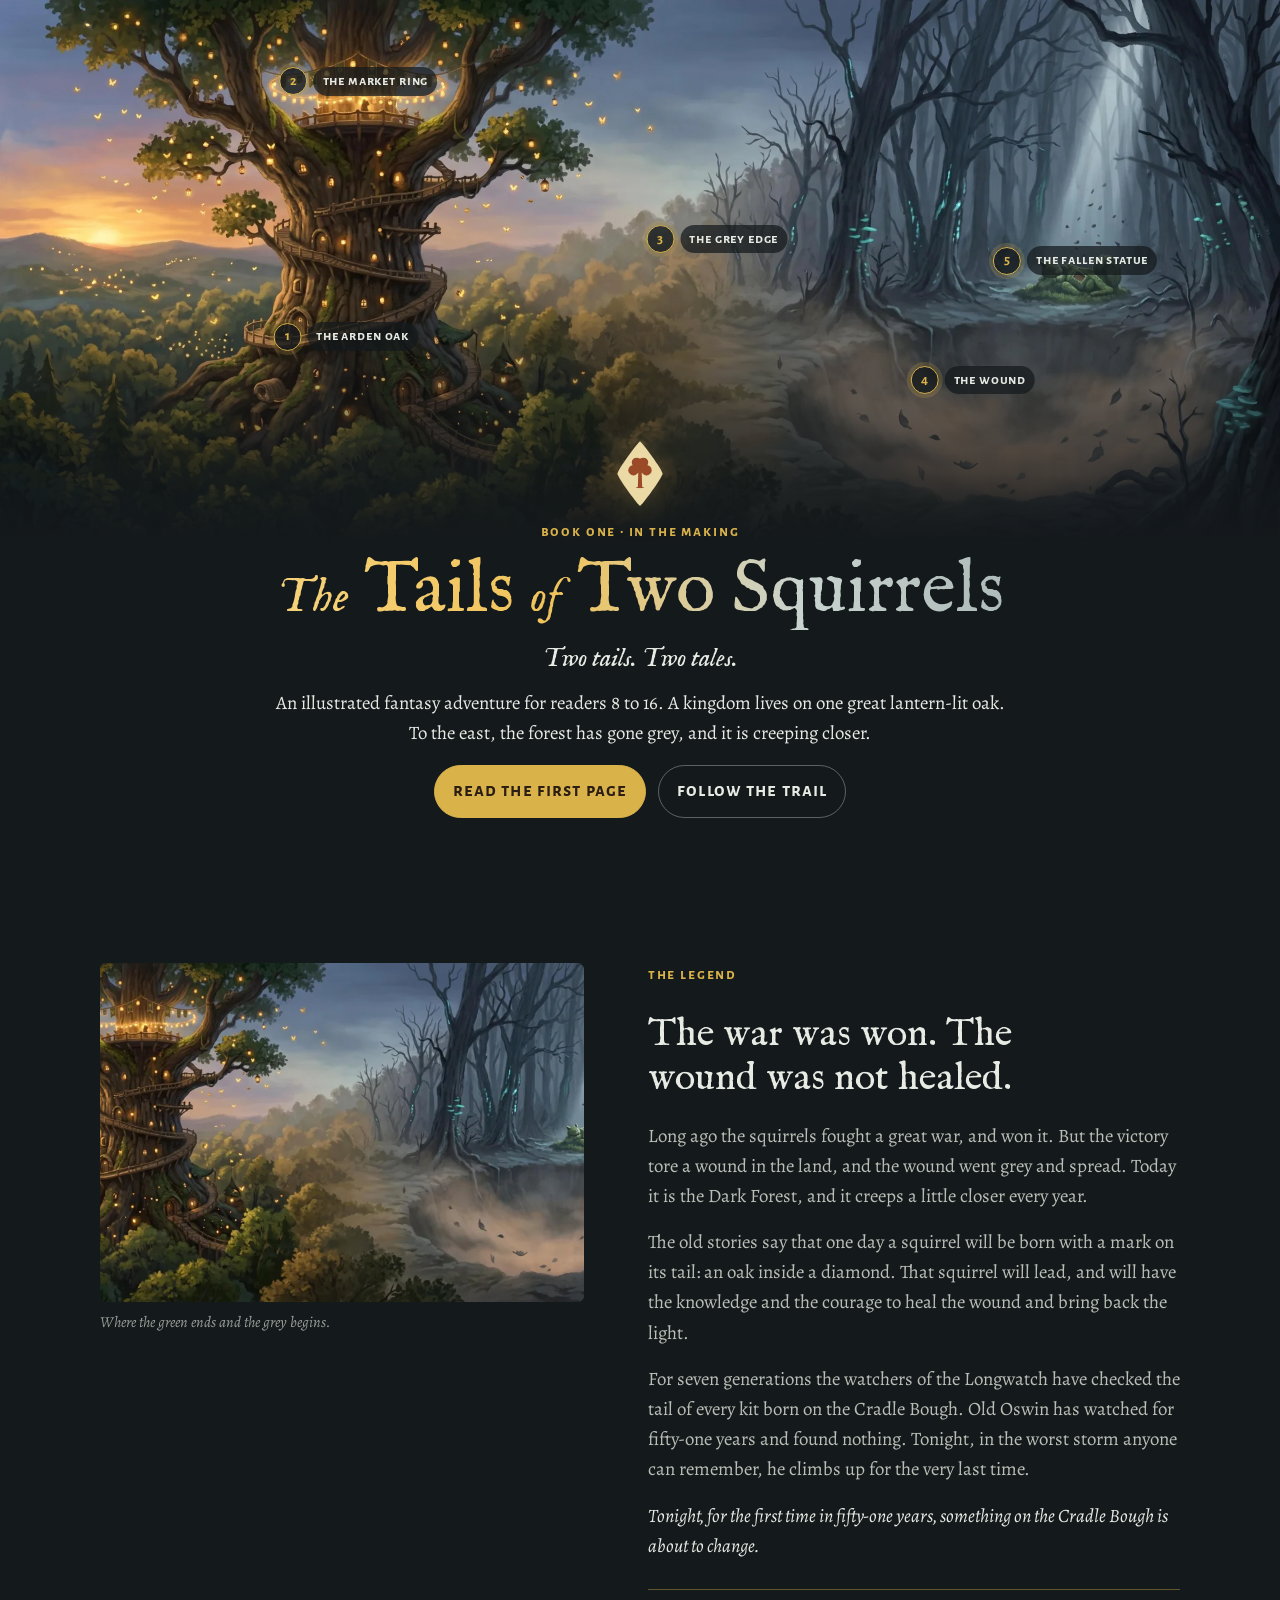
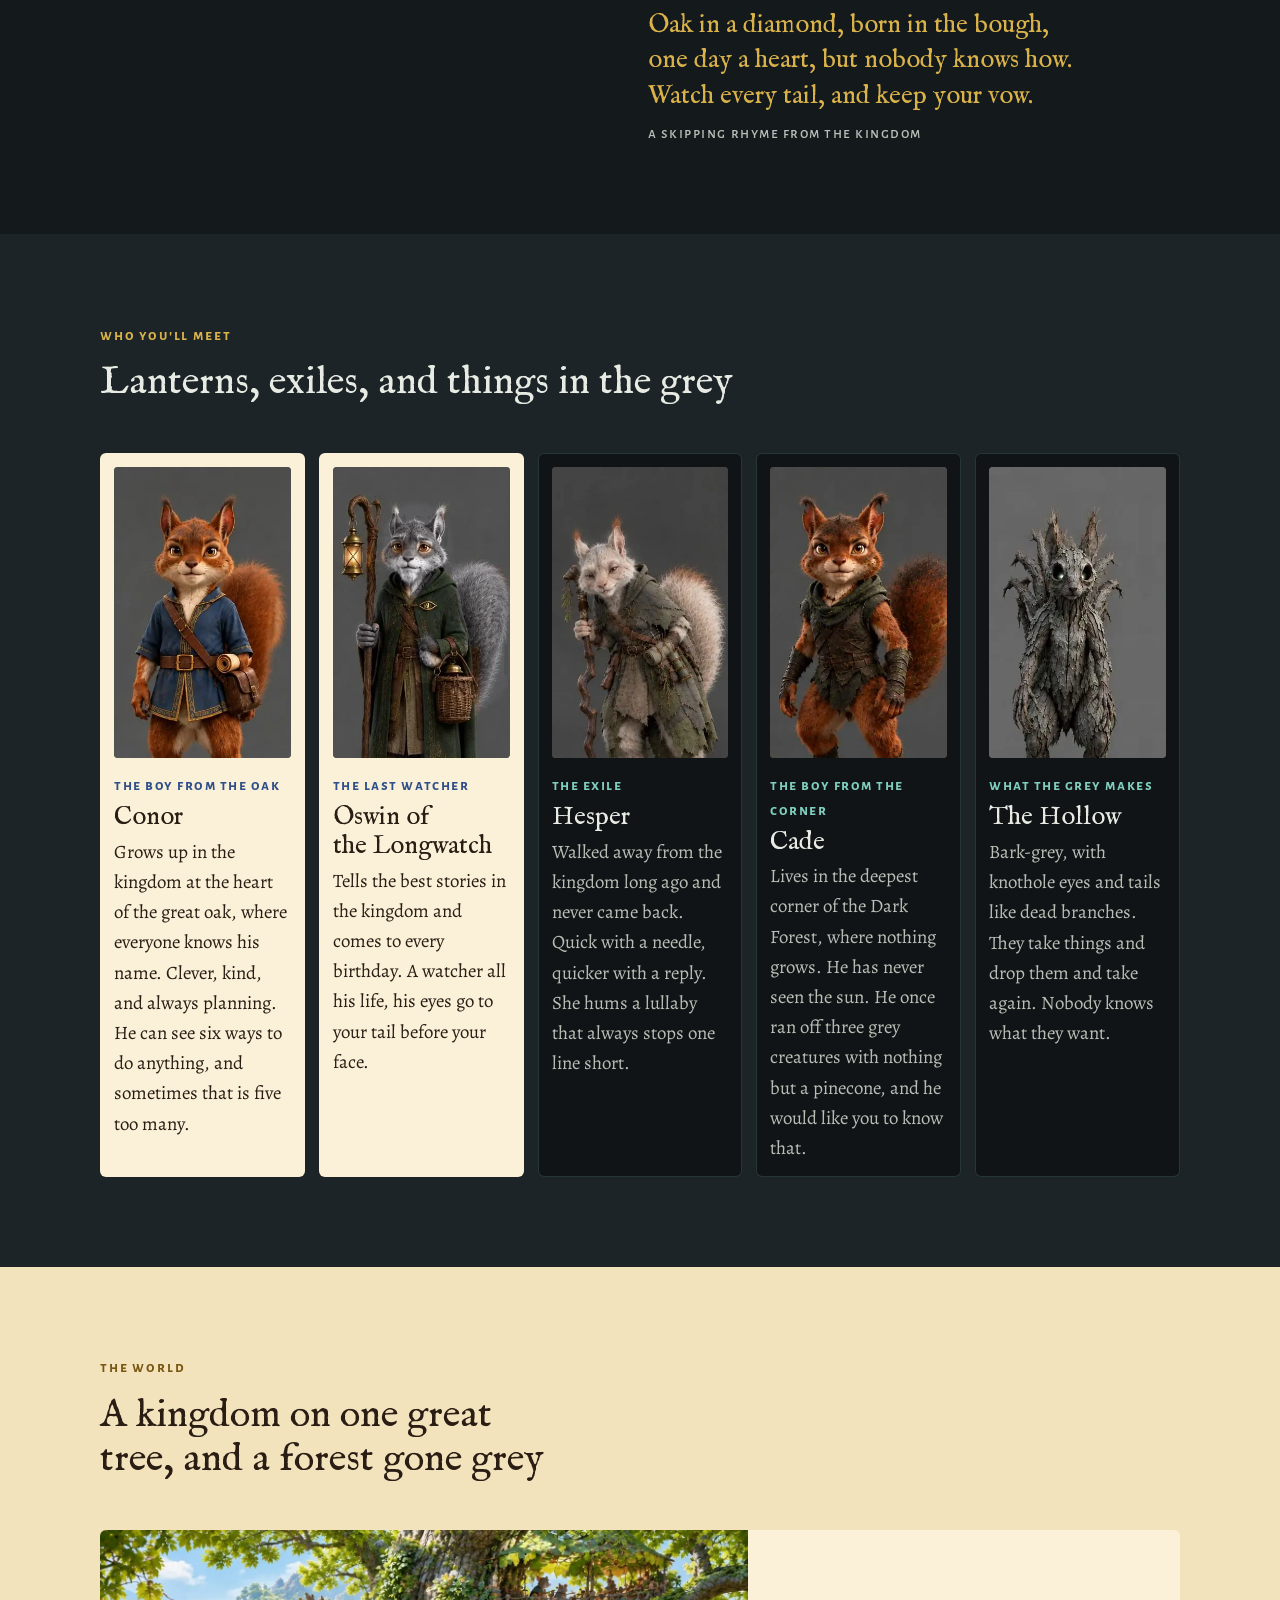
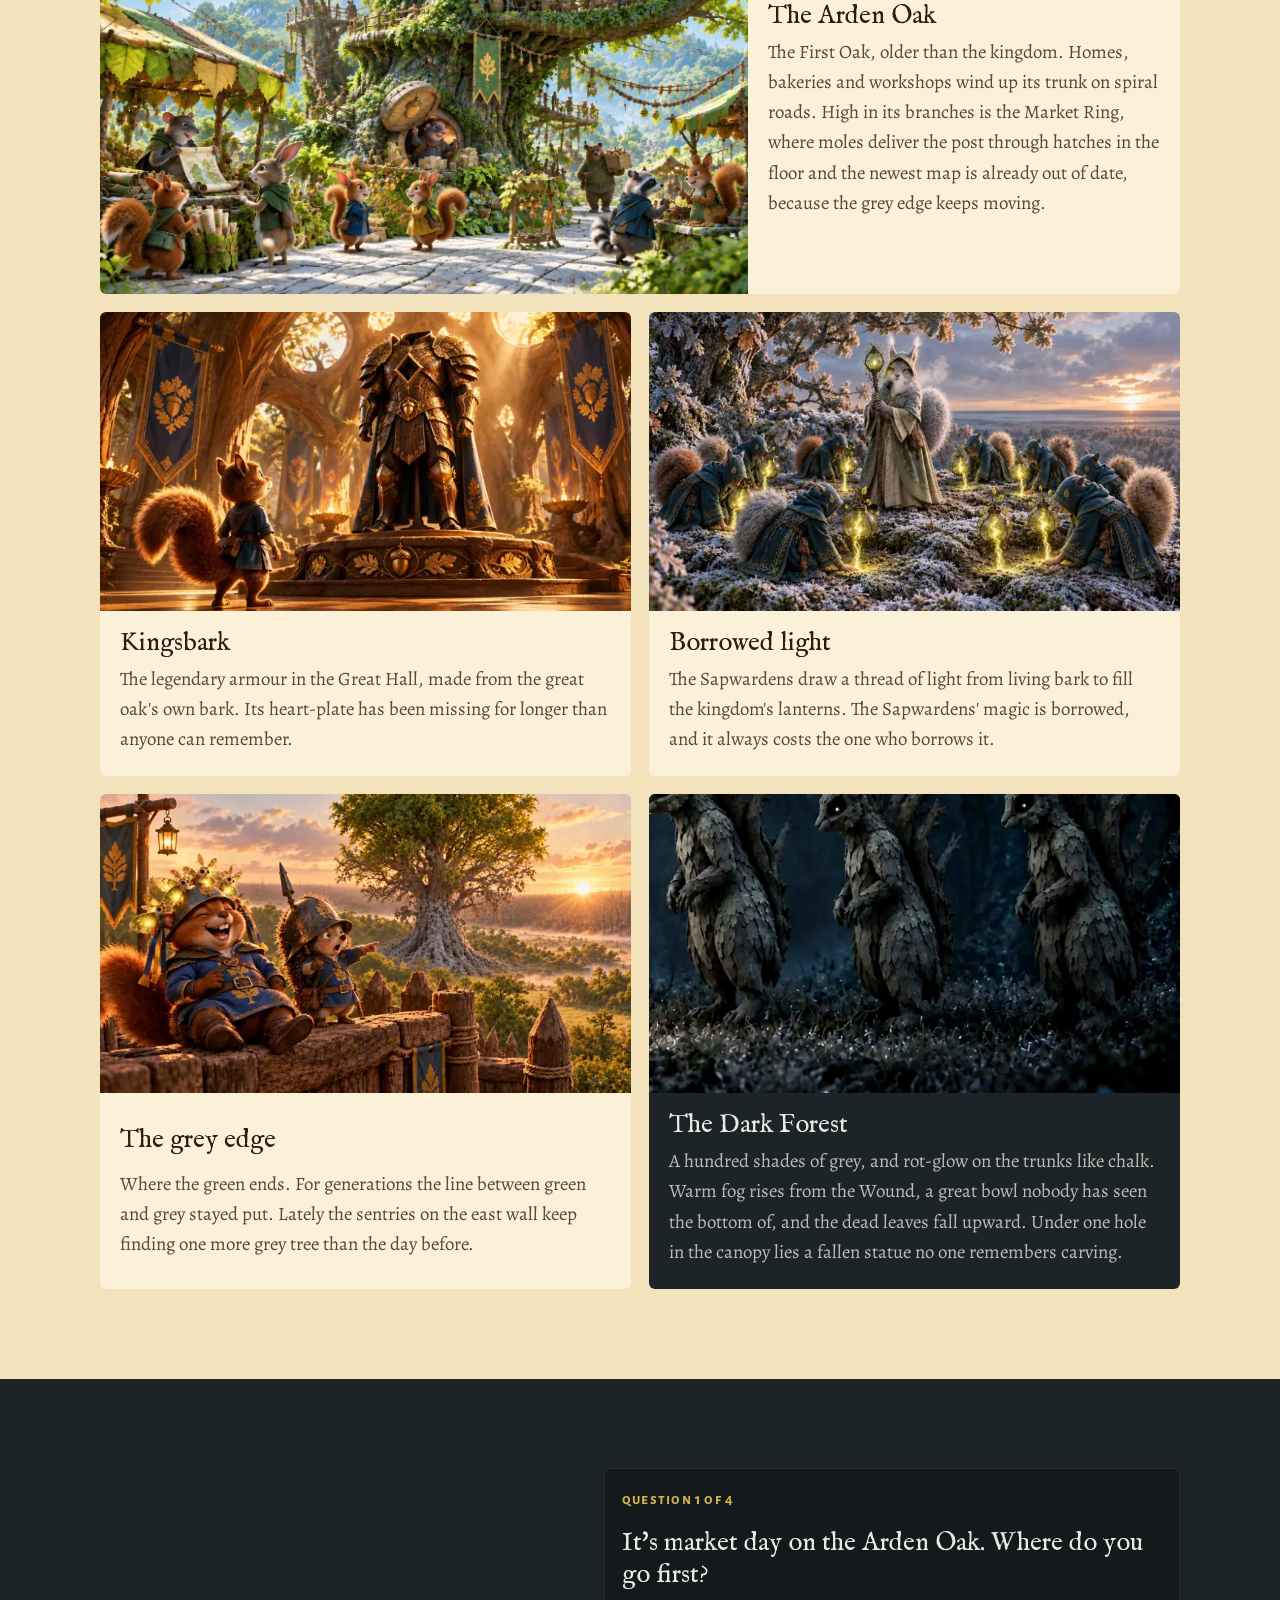
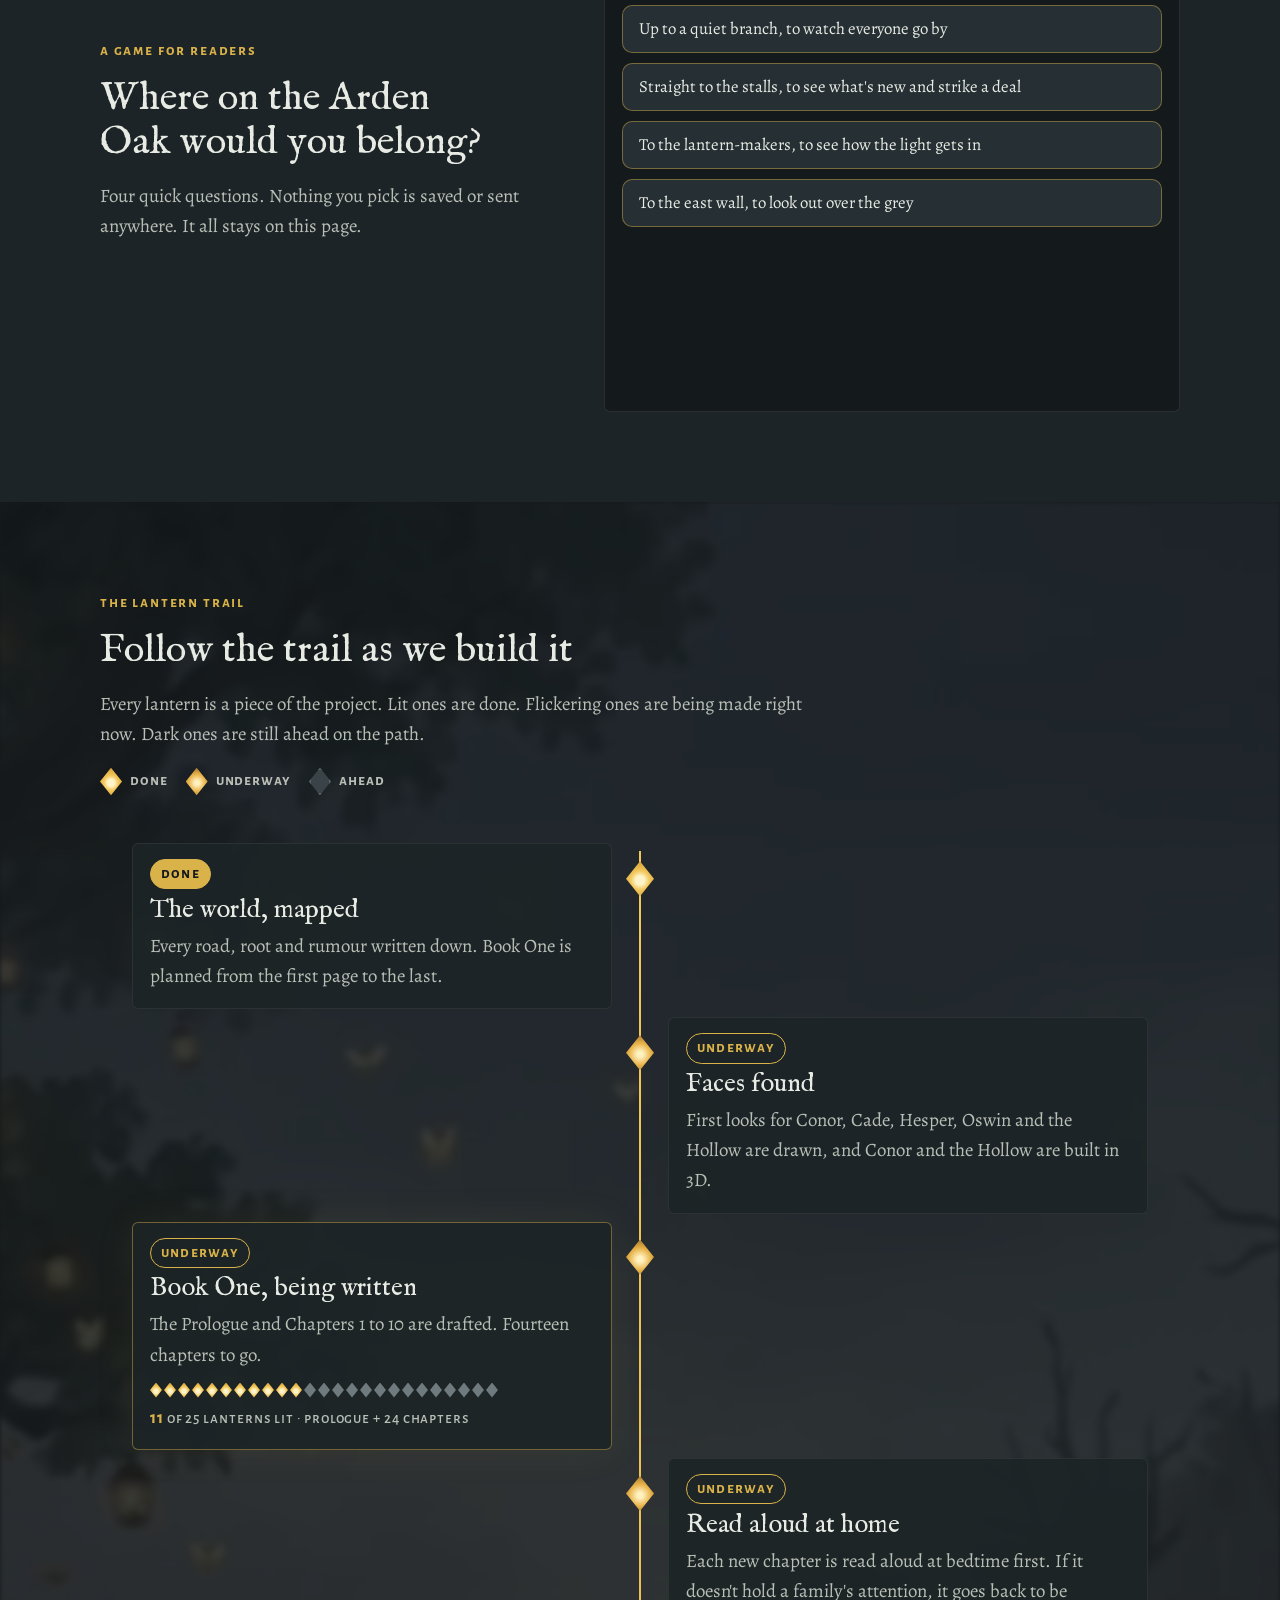
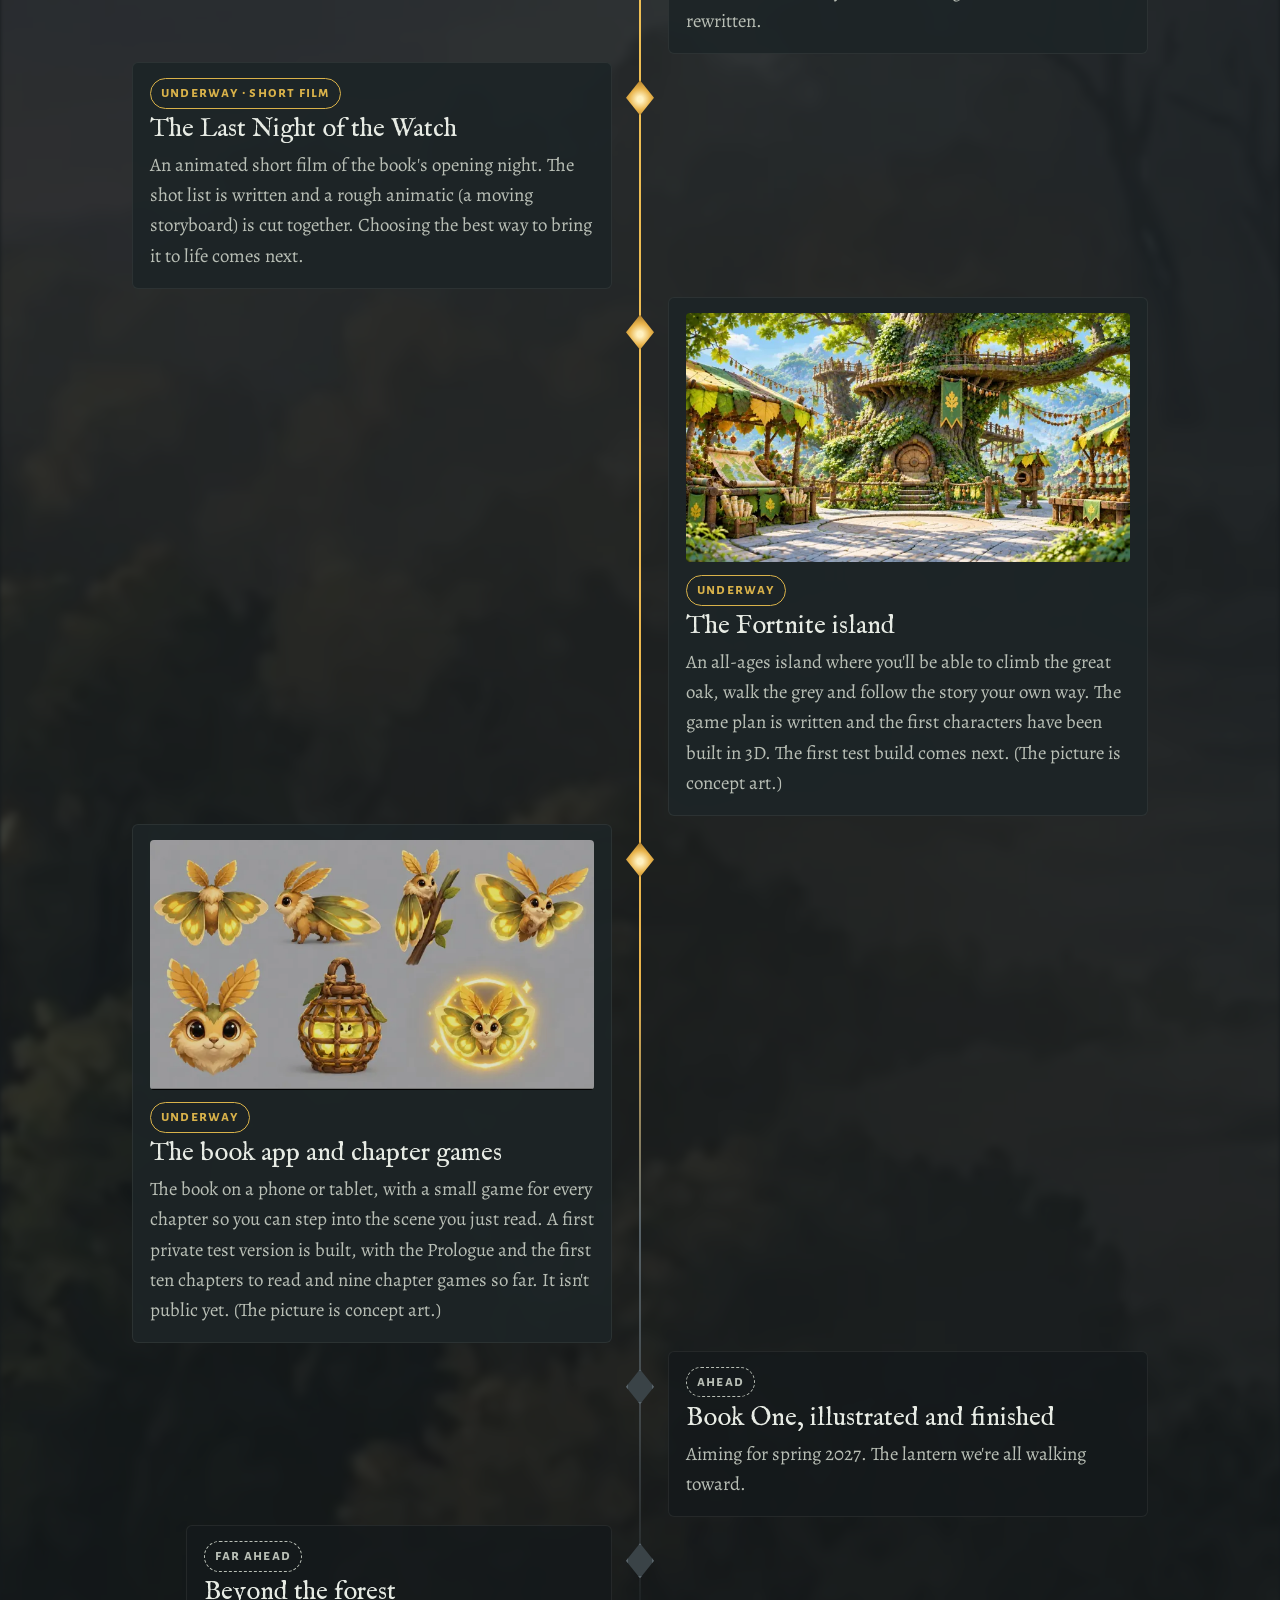
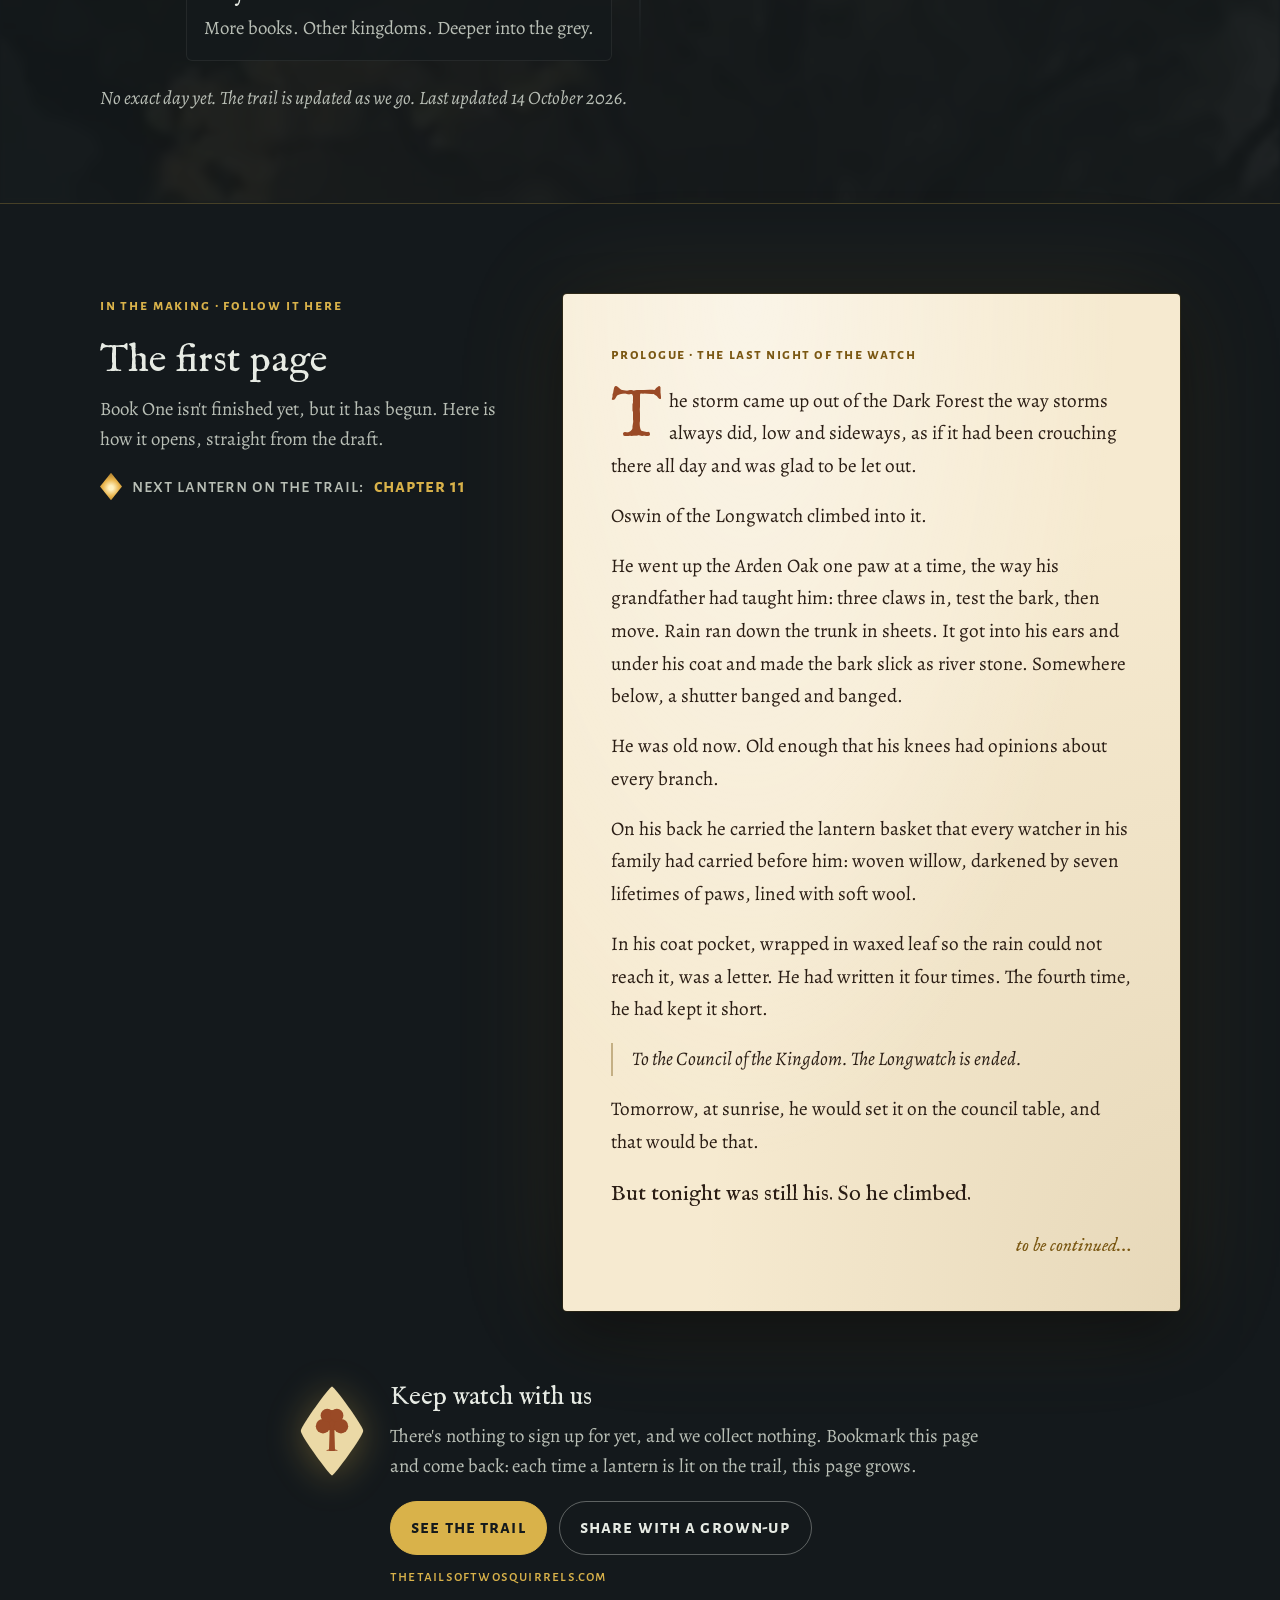
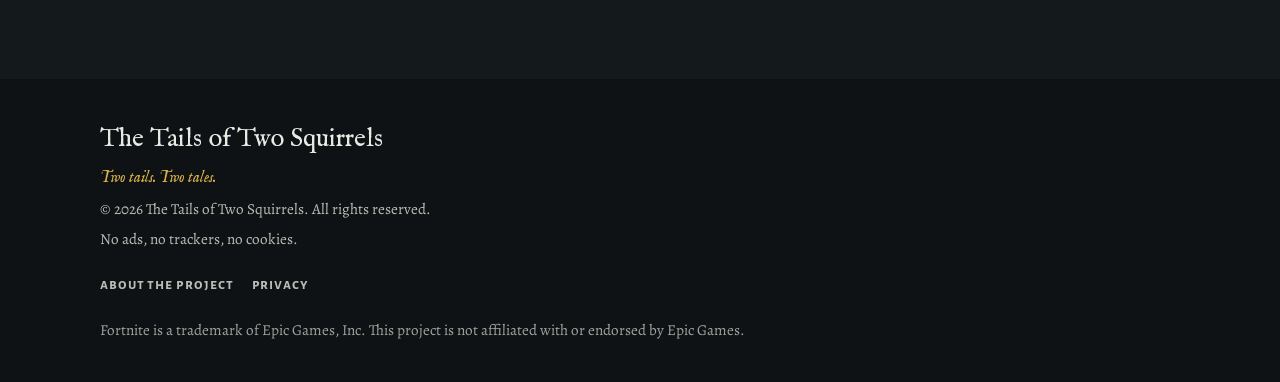
==== commit 89fb346f: "site v3n: Oswin cast card matches the other four (grey character sheet)" ====
--- a/index.html
+++ b/index.html
@@ -99,7 +99,7 @@
         </div>
       </li>
       <li class="who who-light">
-        <img src="assets/img/cast-oswin-v2.jpg" width="1264" height="848" style="object-position:56% 0" loading="lazy" alt="Oswin, an old silver-grey squirrel in a hooded green cloak, with a willow basket on his back and a small lit lantern.">
+        <img src="assets/img/cast-oswin-grey.webp" width="340" height="752" loading="lazy" alt="Oswin, an old silver-grey squirrel in a hooded green cloak, holding a staff with a small lit lantern and a willow basket.">
         <div class="who-text">
           <p class="role">The last watcher</p>
           <h3>Oswin of the Longwatch</h3>
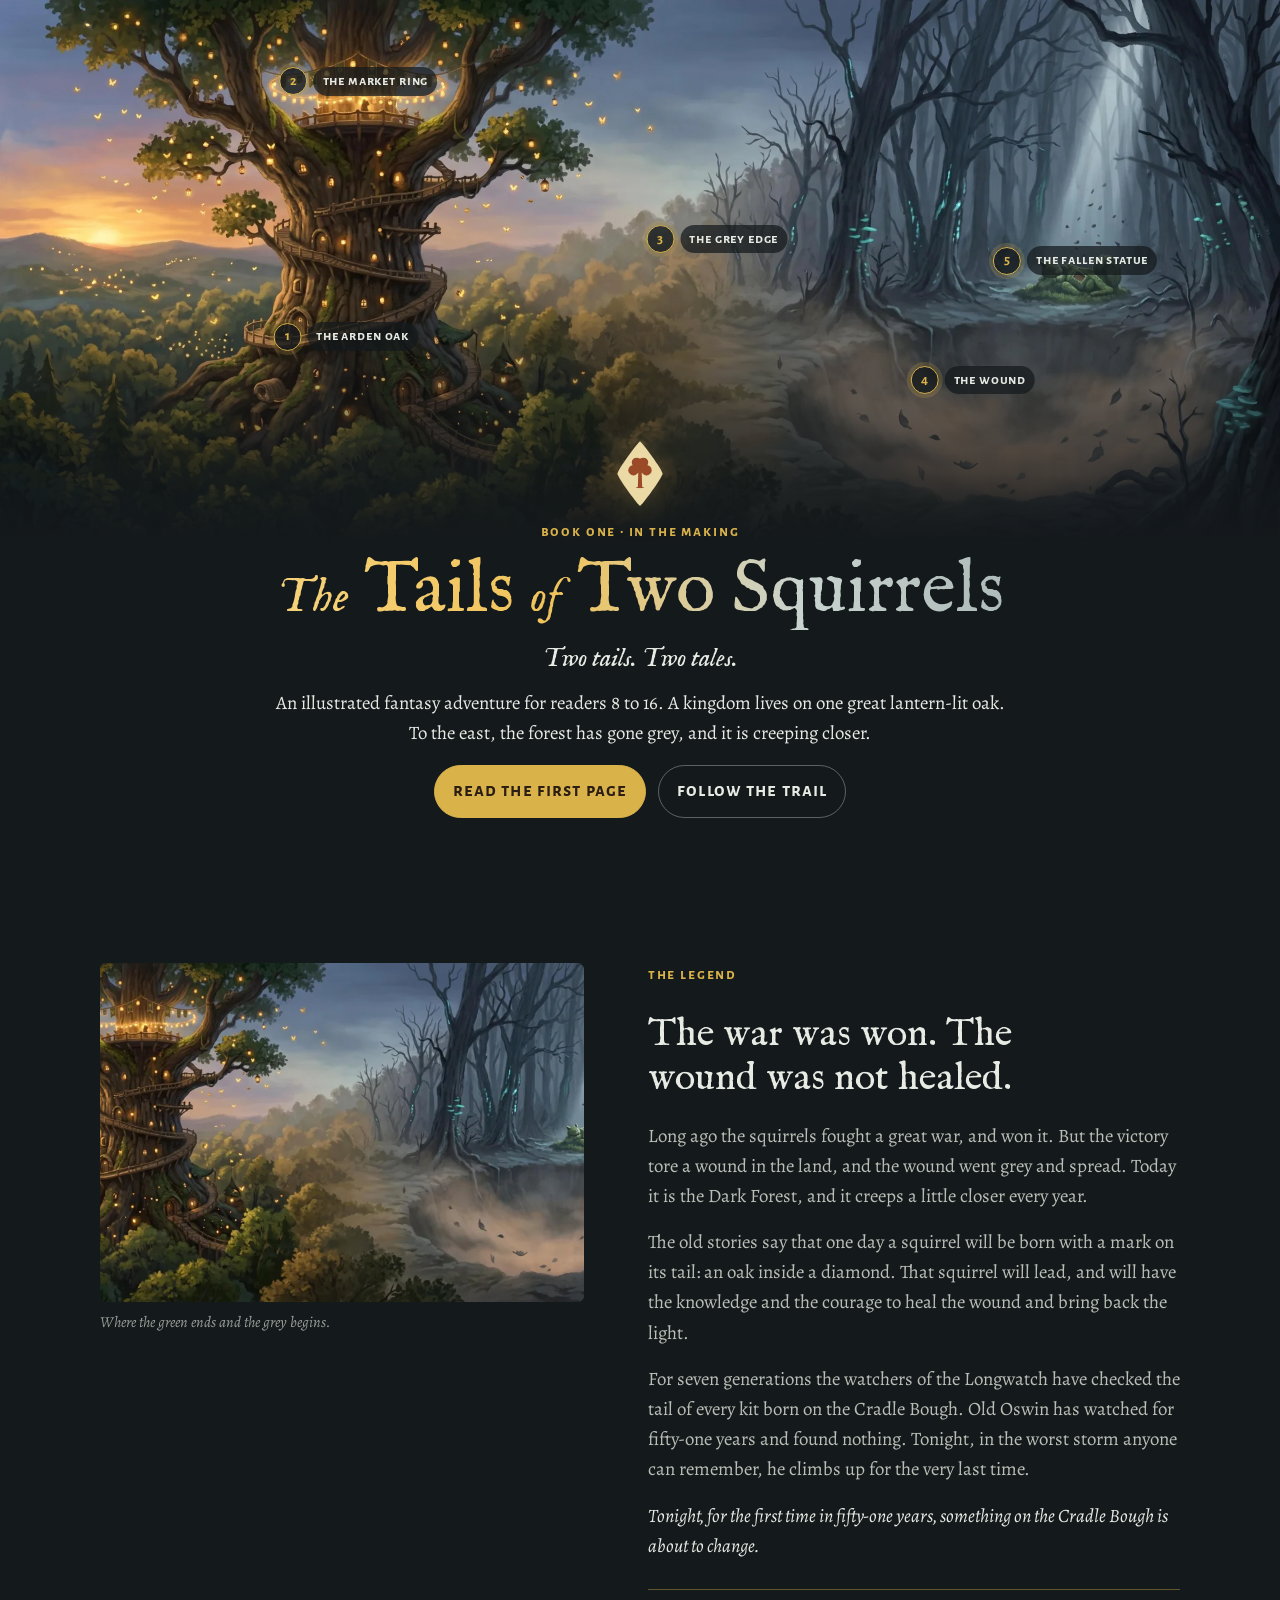
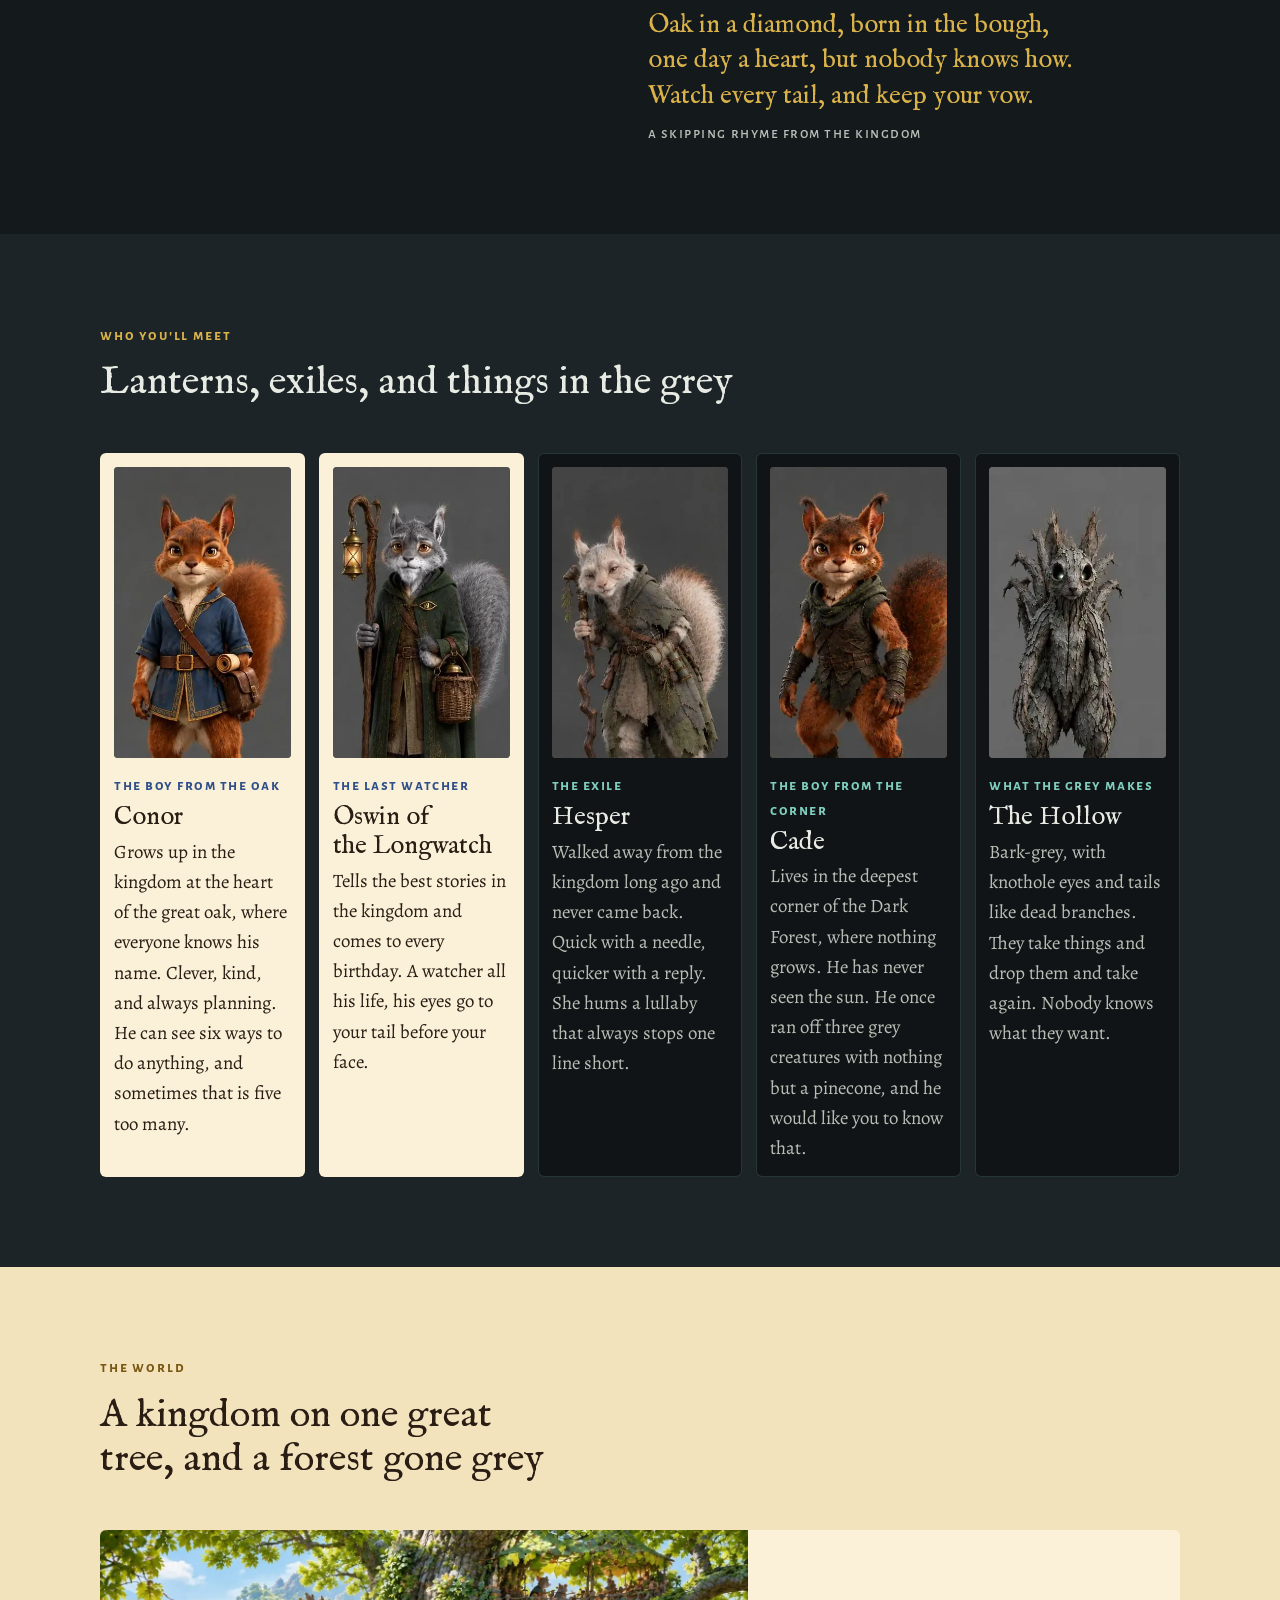
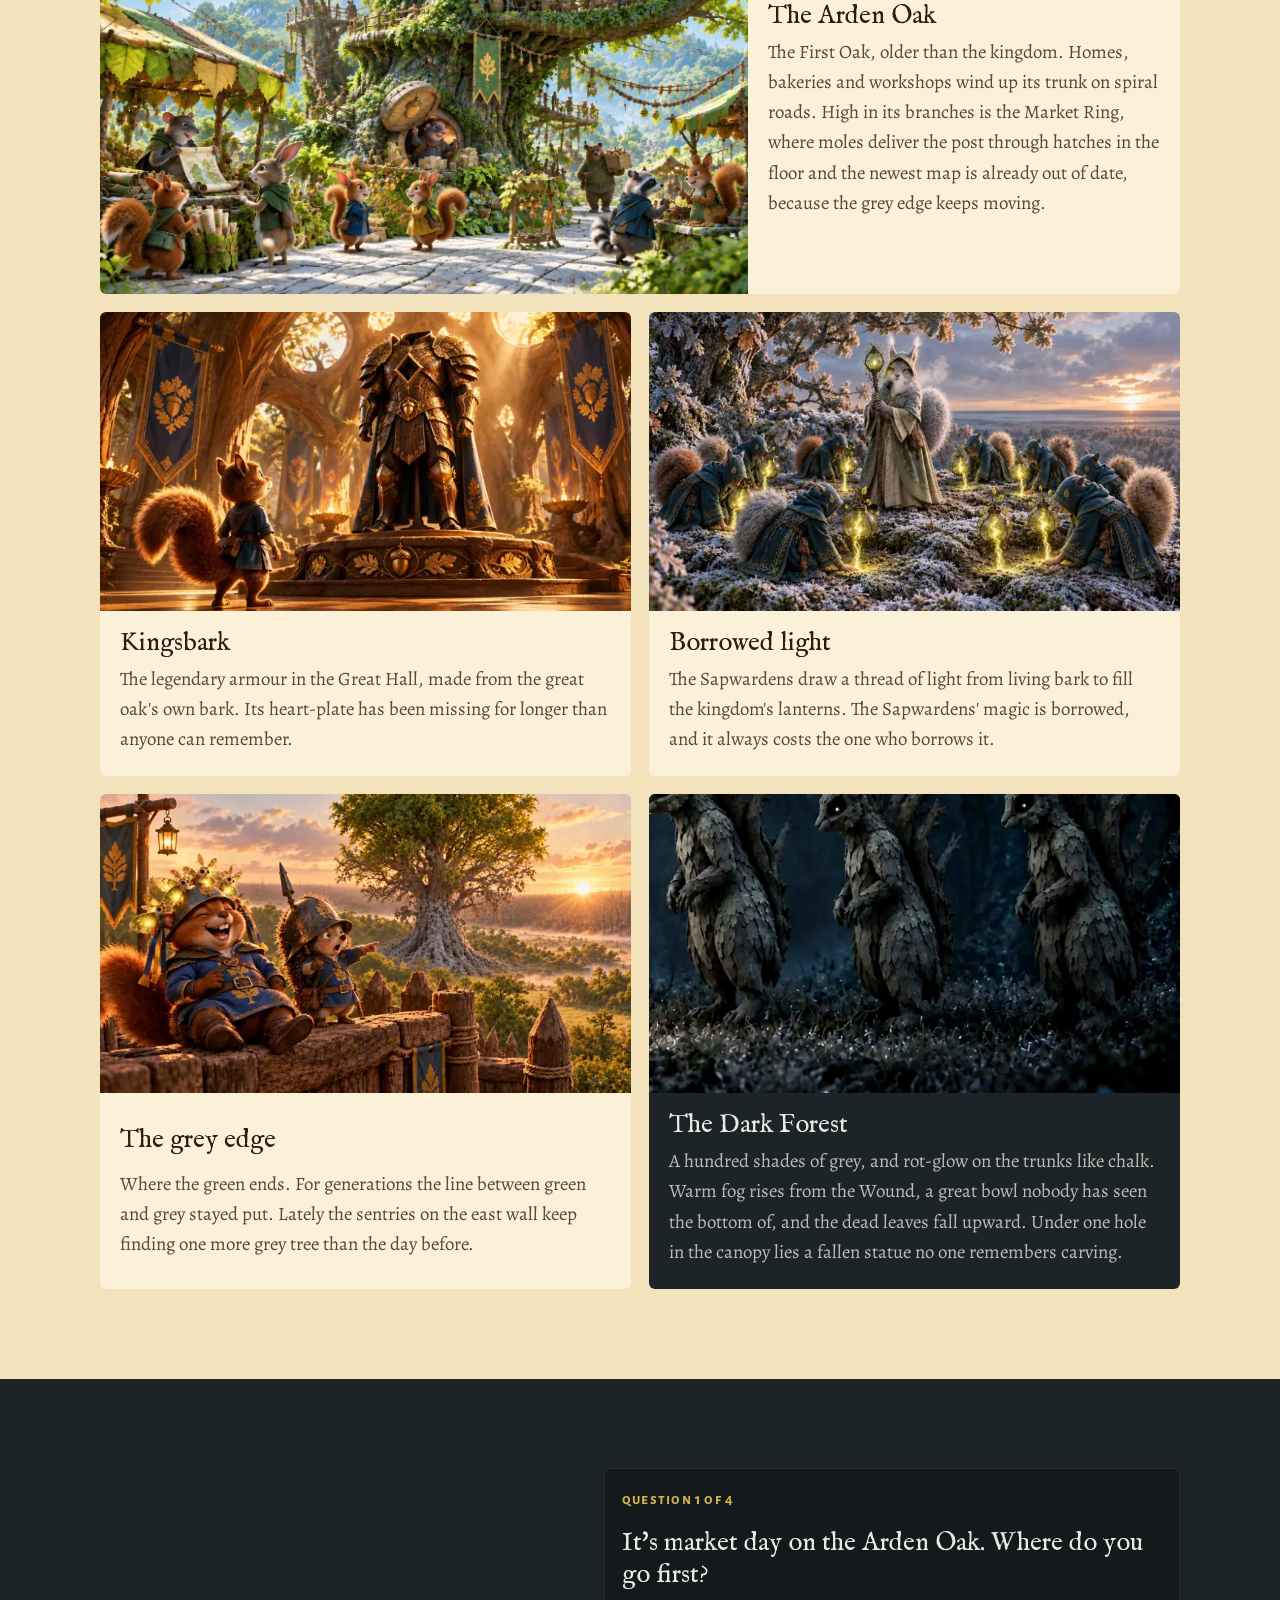
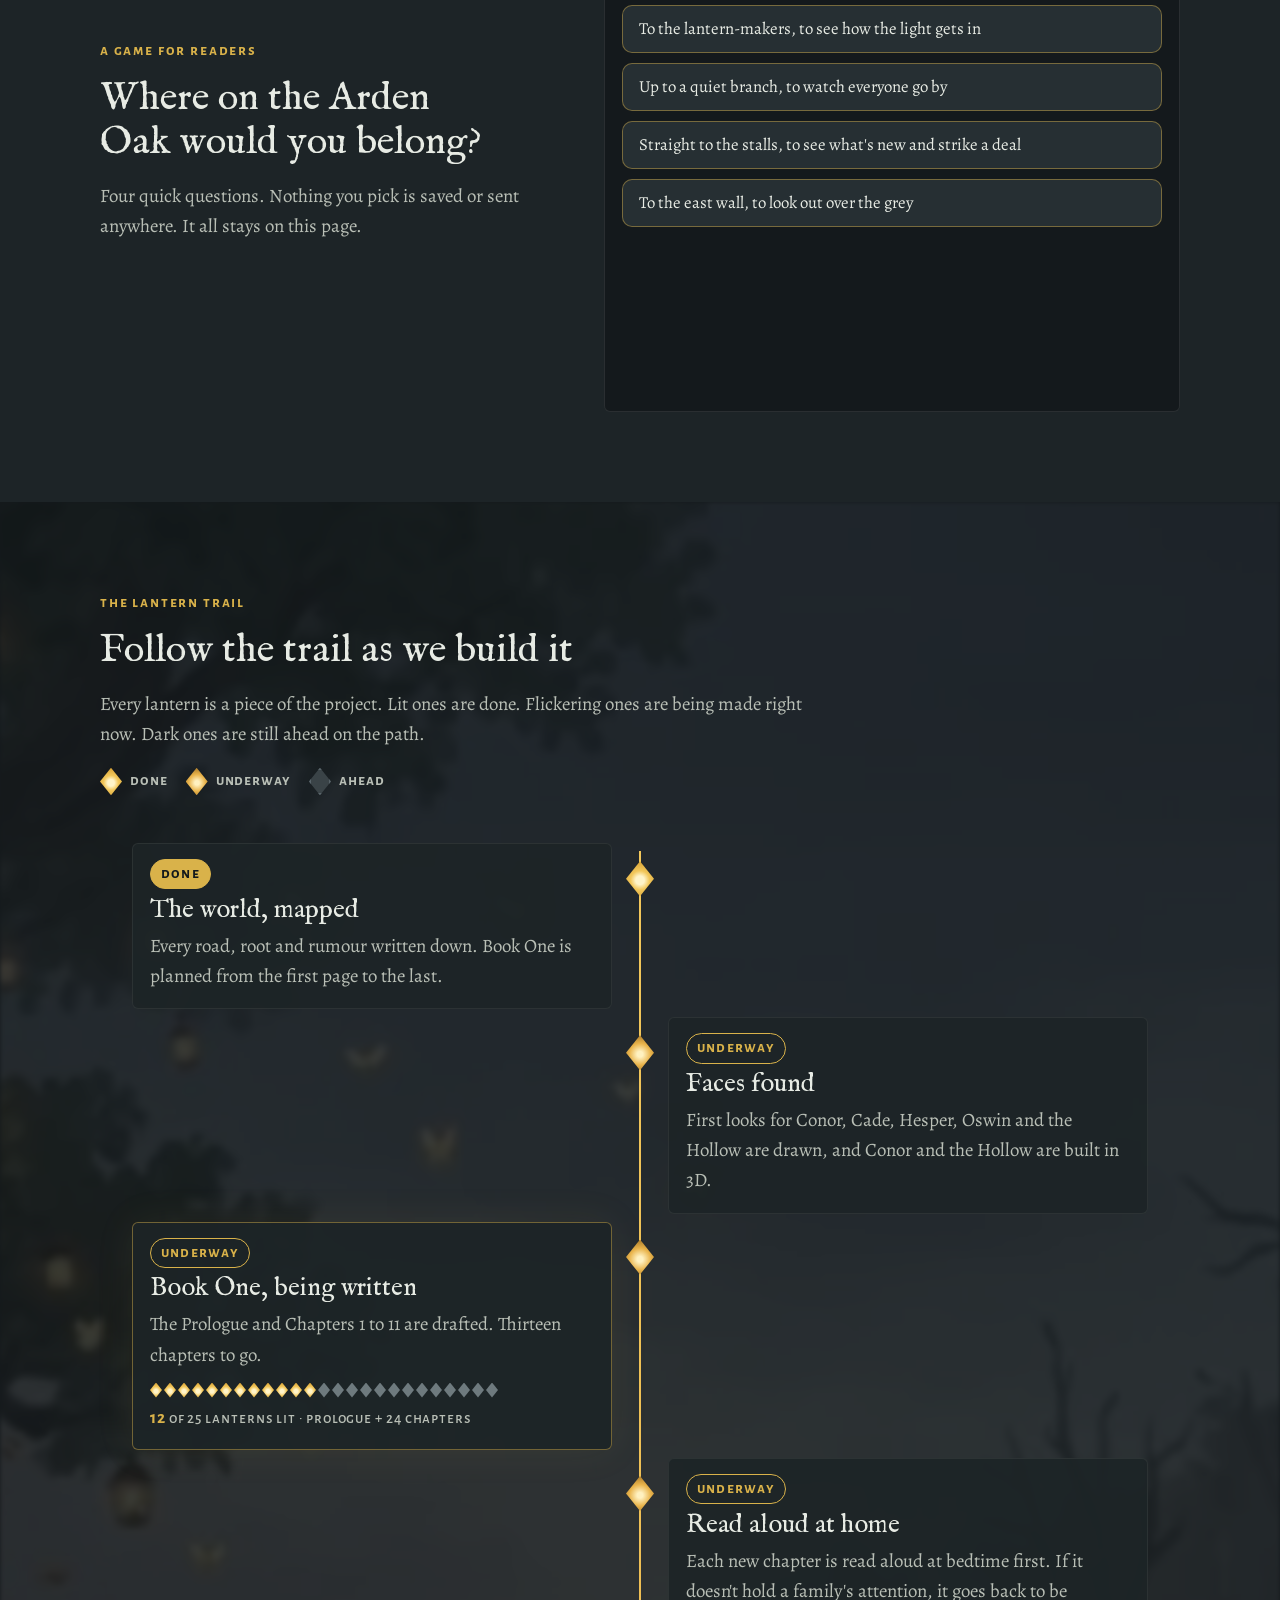
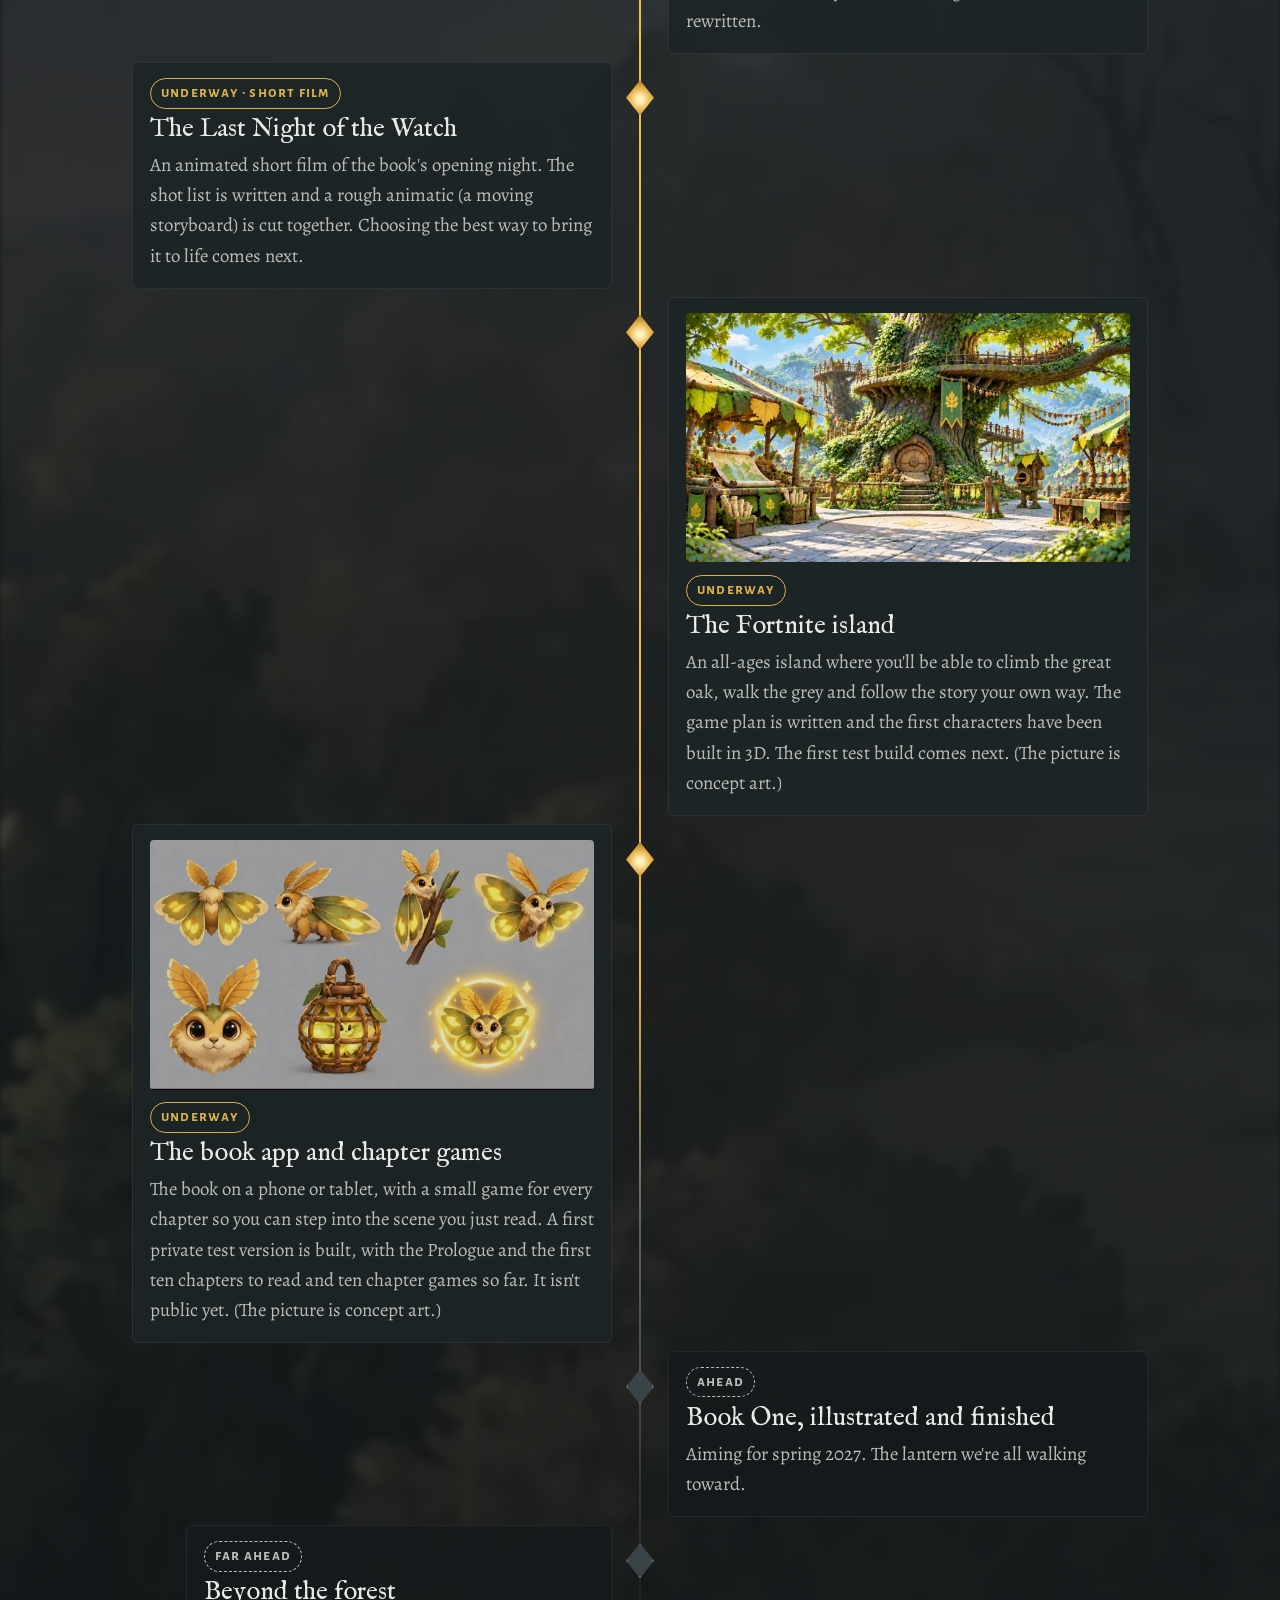
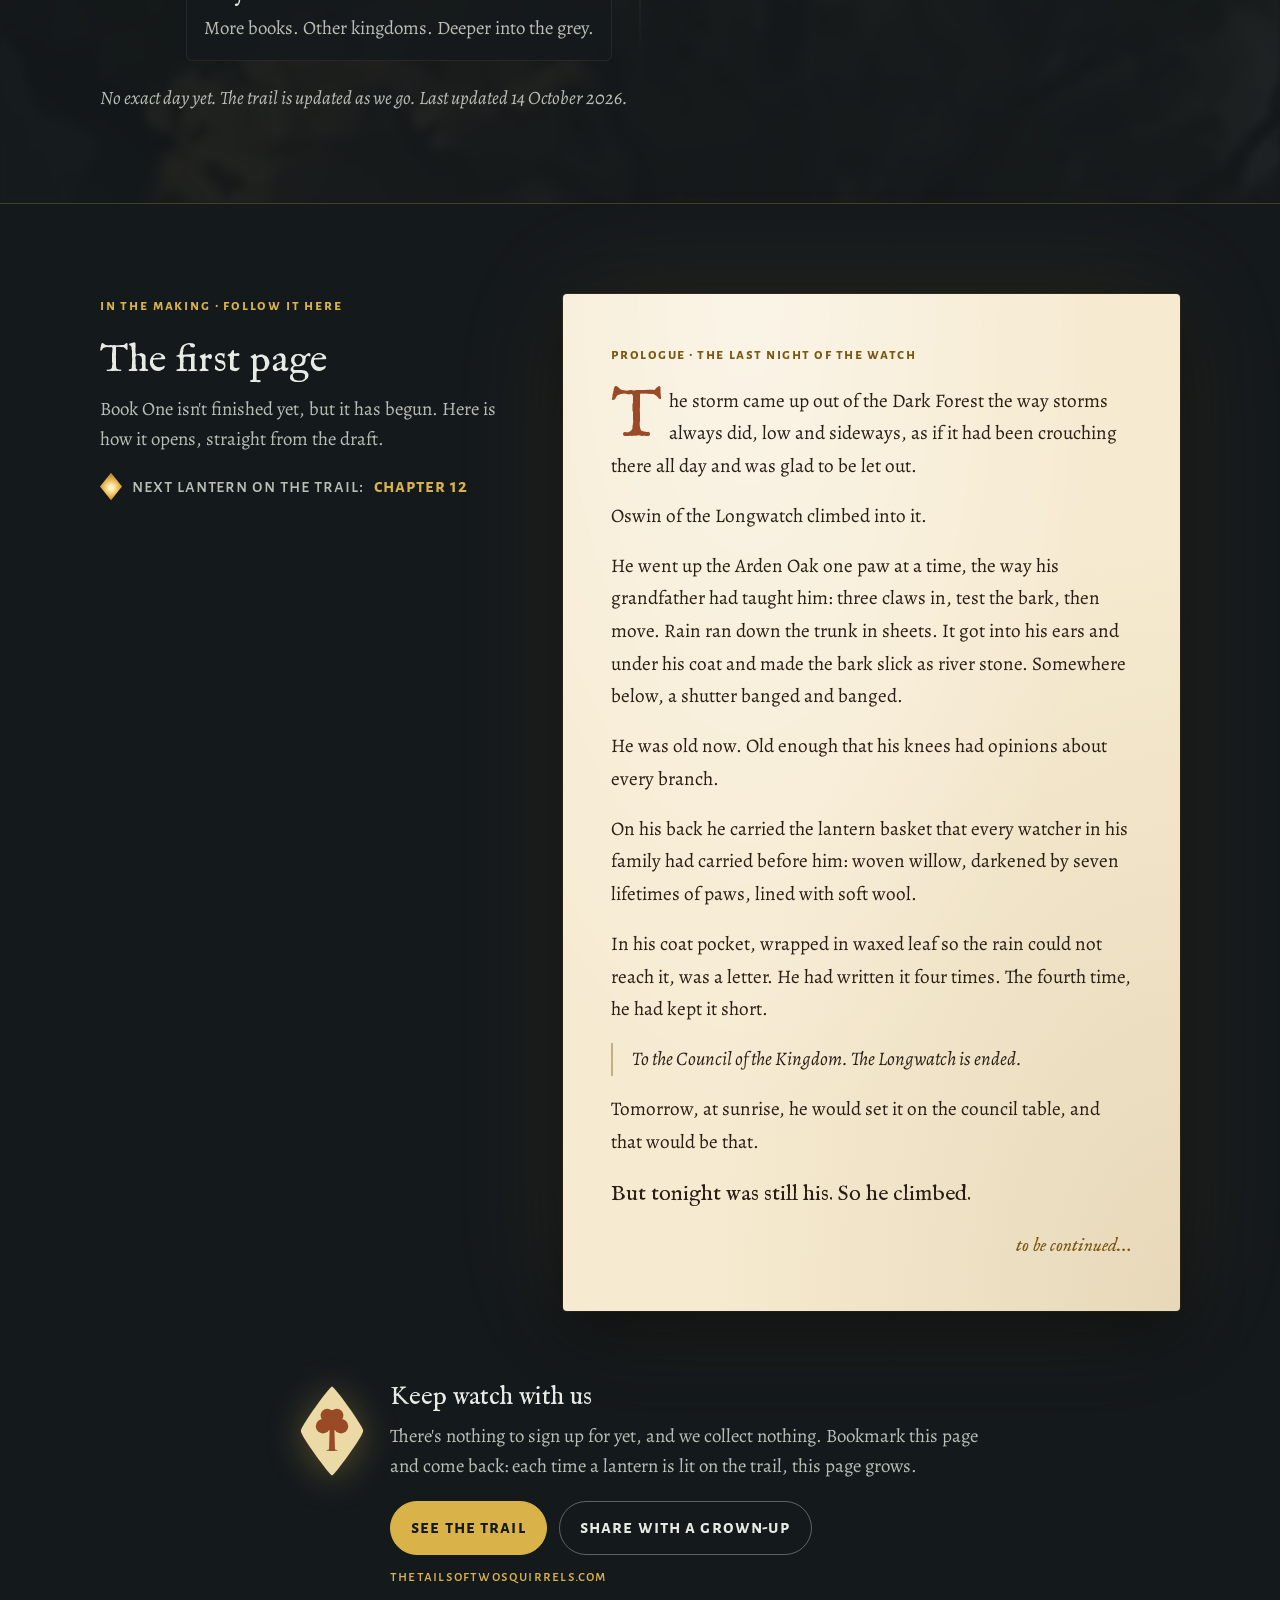
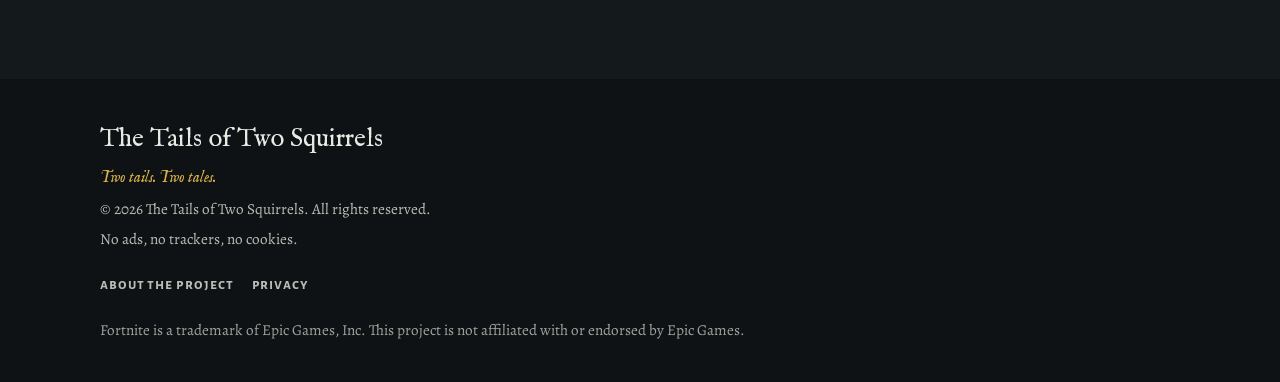
==== commit e8c61f1a: "site v3o: roadmap Ch 11 drafted (12 of 25), app 10 games, small-phone quiz padding Co-Authored-By: C" ====
--- a/index.html
+++ b/index.html
@@ -19,7 +19,7 @@
 <link rel="stylesheet" href="assets/css/site.css?v=0827ae49">
 </head>
 <body>
-<style>@media (max-width:759px){.pin-l{display:inline-block;font-size:.8rem}}.swipe-hint{z-index:2;background:rgba(20,25,28,.92);color:#f3eee0}.skip{min-height:44px}:root{--step--1:clamp(.9rem,.85rem + .15vw,.95rem)}@media (max-width:759px){.pin-l{font-size:.875rem}}.step-card{grid-template-columns:minmax(0,1fr)}.meter{flex-wrap:nowrap;gap:2px}.meter .m{flex:1 1 0;width:auto;min-width:0;max-width:12px;height:auto;aspect-ratio:12/15}@media (max-width:359px){.meter{flex-wrap:wrap;gap:3px}.meter .m{flex:0 0 calc((100% - 36px)/13);max-width:none}}.legend-art img,.place img,.step-card img{background:#2a3236}#place-dark img{filter:brightness(1.8) contrast(1.05)}.step-card img[src*="lantern-moths"]{filter:brightness(.88);opacity:1}.pin-n{font-size:.875rem}.pin-l{font-size:.875rem}@media (max-width:759px){.world-pan{width:215%}}.quiz-card{background:var(--night);border-radius:var(--radius);box-shadow:inset 0 0 0 1px rgba(231,235,228,.1);padding:20px 18px 22px;max-width:40rem;display:grid;gap:.9rem}.quiz-count{font-family:var(--f-label);font-weight:700;letter-spacing:.08em;text-transform:lowercase;color:var(--gold);font-size:.95rem;margin:0}.quiz-q{font-family:var(--f-display);color:var(--mist);font-size:var(--step-1);line-height:1.25;margin:0}.quiz-opts{list-style:none;margin:0;padding:0;display:grid;gap:10px}.quiz-opts button,.quiz-again{font:inherit;font-size:1.05rem;text-align:left;width:100%;min-height:48px;padding:11px 16px;border-radius:10px;border:1.5px solid rgba(217,178,74,.45);background:#262f33;color:var(--mist);cursor:pointer;line-height:1.35}.quiz-opts button:hover,.quiz-opts button:focus-visible{border-color:var(--gold);outline:none;box-shadow:0 0 0 2px var(--gold)}.quiz-result{display:grid;gap:.75rem}.quiz-result img{width:100%;height:auto;aspect-ratio:16/9;object-fit:cover;border-radius:var(--radius);background:#2a3236}.quiz-result h3{font-family:var(--f-display);color:var(--gold);font-size:var(--step-1);margin:0;line-height:1.2}.quiz-result p{margin:0}.quiz-actions{display:flex;flex-wrap:wrap;gap:10px}.quiz-again{width:auto;text-align:center;font-family:var(--f-label);font-weight:700;letter-spacing:.06em;text-transform:lowercase;border-radius:999px}.quiz-q:focus{outline:none}.quiz-opts button:active{background:#33403f;border-color:var(--gold)}.quiz-sr{position:absolute;width:1px;height:1px;overflow:hidden;clip:rect(0 0 0 0);white-space:nowrap;margin:0}.quiz-note{font-size:.95rem;margin:0;color:var(--ash)}@media (max-width:759px){.pin:nth-child(3){transform:translate(calc(-100% + 22px),-50%)}.pin:nth-child(3) a{flex-direction:row-reverse}}@media (max-width:359px){.mark{width:44px}.hero-copy{gap:.55rem}.world-pan{width:150%}.hero-copy .eyebrow{margin-bottom:0}}.world-fade{z-index:1}.pins{z-index:2}.hero-copy{z-index:3;pointer-events:none}.hero-copy a{pointer-events:auto}@media (min-width:760px) and (max-height:1100px){#world{max-height:max(34vw,calc(100vh - 340px))}.hero-copy{margin-top:-6.5rem;gap:.55rem;padding-bottom:56px}.hero-copy .mark{width:52px}.pin:nth-child(4){top:70%}}@media (min-width:1000px) and (max-height:1100px){.title{max-width:none}.hero-sub{max-width:46rem}}@media (min-width:960px){#find-your-place .wrap{display:grid;grid-template-columns:minmax(0,1fr) minmax(0,36rem);column-gap:clamp(2rem,5vw,4.5rem);align-items:center}#find-your-place .section-head{margin-bottom:0}#find-your-place .quiz-card{width:100%;max-width:none;min-height:34rem;align-content:start}#find-your-place .quiz-result img{aspect-ratio:2/1}}.meter .m:not(.on){background:#6e7a7e}@media (max-width:419px){.meter{flex-wrap:wrap;gap:3px}.meter .m{flex:0 0 calc((100% - 36px)/13);max-width:none}}</style>
+<style>@media (max-width:759px){.pin-l{display:inline-block;font-size:.8rem}}.swipe-hint{z-index:2;background:rgba(20,25,28,.92);color:#f3eee0}.skip{min-height:44px}:root{--step--1:clamp(.9rem,.85rem + .15vw,.95rem)}@media (max-width:759px){.pin-l{font-size:.875rem}}.step-card{grid-template-columns:minmax(0,1fr)}.meter{flex-wrap:nowrap;gap:2px}.meter .m{flex:1 1 0;width:auto;min-width:0;max-width:12px;height:auto;aspect-ratio:12/15}@media (max-width:359px){.meter{flex-wrap:wrap;gap:3px}.meter .m{flex:0 0 calc((100% - 36px)/13);max-width:none}}.legend-art img,.place img,.step-card img{background:#2a3236}#place-dark img{filter:brightness(1.8) contrast(1.05)}.step-card img[src*="lantern-moths"]{filter:brightness(.88);opacity:1}.pin-n{font-size:.875rem}.pin-l{font-size:.875rem}@media (max-width:759px){.world-pan{width:215%}}.quiz-card{background:var(--night);border-radius:var(--radius);box-shadow:inset 0 0 0 1px rgba(231,235,228,.1);padding:20px 18px 22px;max-width:40rem;display:grid;gap:.9rem}.quiz-count{font-family:var(--f-label);font-weight:700;letter-spacing:.08em;text-transform:lowercase;color:var(--gold);font-size:.95rem;margin:0}.quiz-q{font-family:var(--f-display);color:var(--mist);font-size:var(--step-1);line-height:1.25;margin:0}.quiz-opts{list-style:none;margin:0;padding:0;display:grid;gap:10px}.quiz-opts button,.quiz-again{font:inherit;font-size:1.05rem;text-align:left;width:100%;min-height:48px;padding:11px 16px;border-radius:10px;border:1.5px solid rgba(217,178,74,.45);background:#262f33;color:var(--mist);cursor:pointer;line-height:1.35}.quiz-opts button:hover,.quiz-opts button:focus-visible{border-color:var(--gold);outline:none;box-shadow:0 0 0 2px var(--gold)}.quiz-result{display:grid;gap:.75rem}.quiz-result img{width:100%;height:auto;aspect-ratio:16/9;object-fit:cover;border-radius:var(--radius);background:#2a3236}.quiz-result h3{font-family:var(--f-display);color:var(--gold);font-size:var(--step-1);margin:0;line-height:1.2}.quiz-result p{margin:0}.quiz-actions{display:flex;flex-wrap:wrap;gap:10px}.quiz-again{width:auto;text-align:center;font-family:var(--f-label);font-weight:700;letter-spacing:.06em;text-transform:lowercase;border-radius:999px}.quiz-q:focus{outline:none}.quiz-opts button:active{background:#33403f;border-color:var(--gold)}.quiz-sr{position:absolute;width:1px;height:1px;overflow:hidden;clip:rect(0 0 0 0);white-space:nowrap;margin:0}.quiz-note{font-size:.95rem;margin:0;color:var(--ash)}@media (max-width:759px){.pin:nth-child(3){transform:translate(calc(-100% + 22px),-50%)}.pin:nth-child(3) a{flex-direction:row-reverse}}@media (max-width:359px){.mark{width:44px}.hero-copy{gap:.55rem}.world-pan{width:150%}.hero-copy .eyebrow{margin-bottom:0}}.world-fade{z-index:1}.pins{z-index:2}.hero-copy{z-index:3;pointer-events:none}.hero-copy a{pointer-events:auto}@media (min-width:760px) and (max-height:1100px){#world{max-height:max(34vw,calc(100vh - 340px))}.hero-copy{margin-top:-6.5rem;gap:.55rem;padding-bottom:56px}.hero-copy .mark{width:52px}.pin:nth-child(4){top:70%}}@media (min-width:1000px) and (max-height:1100px){.title{max-width:none}.hero-sub{max-width:46rem}}@media (min-width:960px){#find-your-place .wrap{display:grid;grid-template-columns:minmax(0,1fr) minmax(0,36rem);column-gap:clamp(2rem,5vw,4.5rem);align-items:center}#find-your-place .section-head{margin-bottom:0}#find-your-place .quiz-card{width:100%;max-width:none;min-height:34rem;align-content:start}#find-your-place .quiz-result img{aspect-ratio:2/1}}.meter .m:not(.on){background:#6e7a7e}@media (max-width:419px){.meter{flex-wrap:wrap;gap:3px}.meter .m{flex:0 0 calc((100% - 36px)/13);max-width:none}}@media (max-width:359px){.quiz-card{padding:16px 12px 18px}}</style>
 <a class="skip" href="#legend">Skip to the story</a>
 
 <header class="hero" aria-labelledby="site-title">
@@ -230,11 +230,11 @@
         <div class="step-card">
           <p class="status">Underway</p>
           <h3>Book One, being written</h3>
-          <p>The Prologue and Chapters 1 to 10 are drafted. Fourteen chapters to go.</p>
-          <div class="meter" role="img" aria-label="Book One progress: 11 of 25 parts drafted">
-            <span class="m on"></span><span class="m on"></span><span class="m on"></span><span class="m on"></span><span class="m on"></span><span class="m on"></span><span class="m on"></span><span class="m on"></span><span class="m on"></span><span class="m on"></span><span class="m on"></span><span class="m"></span><span class="m"></span><span class="m"></span><span class="m"></span><span class="m"></span><span class="m"></span><span class="m"></span><span class="m"></span><span class="m"></span><span class="m"></span><span class="m"></span><span class="m"></span><span class="m"></span><span class="m"></span>
+          <p>The Prologue and Chapters 1 to 11 are drafted. Thirteen chapters to go.</p>
+          <div class="meter" role="img" aria-label="Book One progress: 12 of 25 parts drafted">
+            <span class="m on"></span><span class="m on"></span><span class="m on"></span><span class="m on"></span><span class="m on"></span><span class="m on"></span><span class="m on"></span><span class="m on"></span><span class="m on"></span><span class="m on"></span><span class="m on"></span><span class="m on"></span><span class="m"></span><span class="m"></span><span class="m"></span><span class="m"></span><span class="m"></span><span class="m"></span><span class="m"></span><span class="m"></span><span class="m"></span><span class="m"></span><span class="m"></span><span class="m"></span><span class="m"></span>
           </div>
-          <p class="meter-label"><strong>11</strong> of 25 lanterns lit &middot; Prologue&nbsp;+&nbsp;24&nbsp;chapters</p>
+          <p class="meter-label"><strong>12</strong> of 25 lanterns lit &middot; Prologue&nbsp;+&nbsp;24&nbsp;chapters</p>
         </div>
       </li>
       <li class="step is-now">
@@ -268,7 +268,7 @@
           <img src="assets/img/lantern-moths-app-720.webp" width="720" height="405" loading="lazy" alt="Concept art: game-style lantern-moths with glowing golden-green wings, drawn as collectible pickups.">
           <p class="status">Underway</p>
           <h3>The book app and chapter games</h3>
-          <p>The book on a phone or tablet, with a small game for every chapter so you can step into the scene you just read. A first private test version is built, with the Prologue and the first ten chapters to read and nine chapter games so far. It isn't public yet. (The picture is concept art.)</p>
+          <p>The book on a phone or tablet, with a small game for every chapter so you can step into the scene you just read. A first private test version is built, with the Prologue and the first ten chapters to read and ten chapter games so far. It isn't public yet. (The picture is concept art.)</p>
         </div>
       </li>
       <li class="step is-dark">
@@ -298,7 +298,7 @@
       <p class="eyebrow">In the making &middot; follow it here</p>
       <h2 id="fp-h">The first page</h2>
       <p>Book One isn't finished yet, but it has begun. Here is how it opens, straight from the draft.</p>
-      <p class="next"><span class="lamp lamp-now" aria-hidden="true"></span> Next lantern on the trail: <strong>Chapter 11</strong></p>
+      <p class="next"><span class="lamp lamp-now" aria-hidden="true"></span> Next lantern on the trail: <strong>Chapter 12</strong></p>
     </div>
     <article class="page" aria-label="The opening of the Prologue">
       <p class="page-head">Prologue &middot; The Last Night of the Watch</p>
